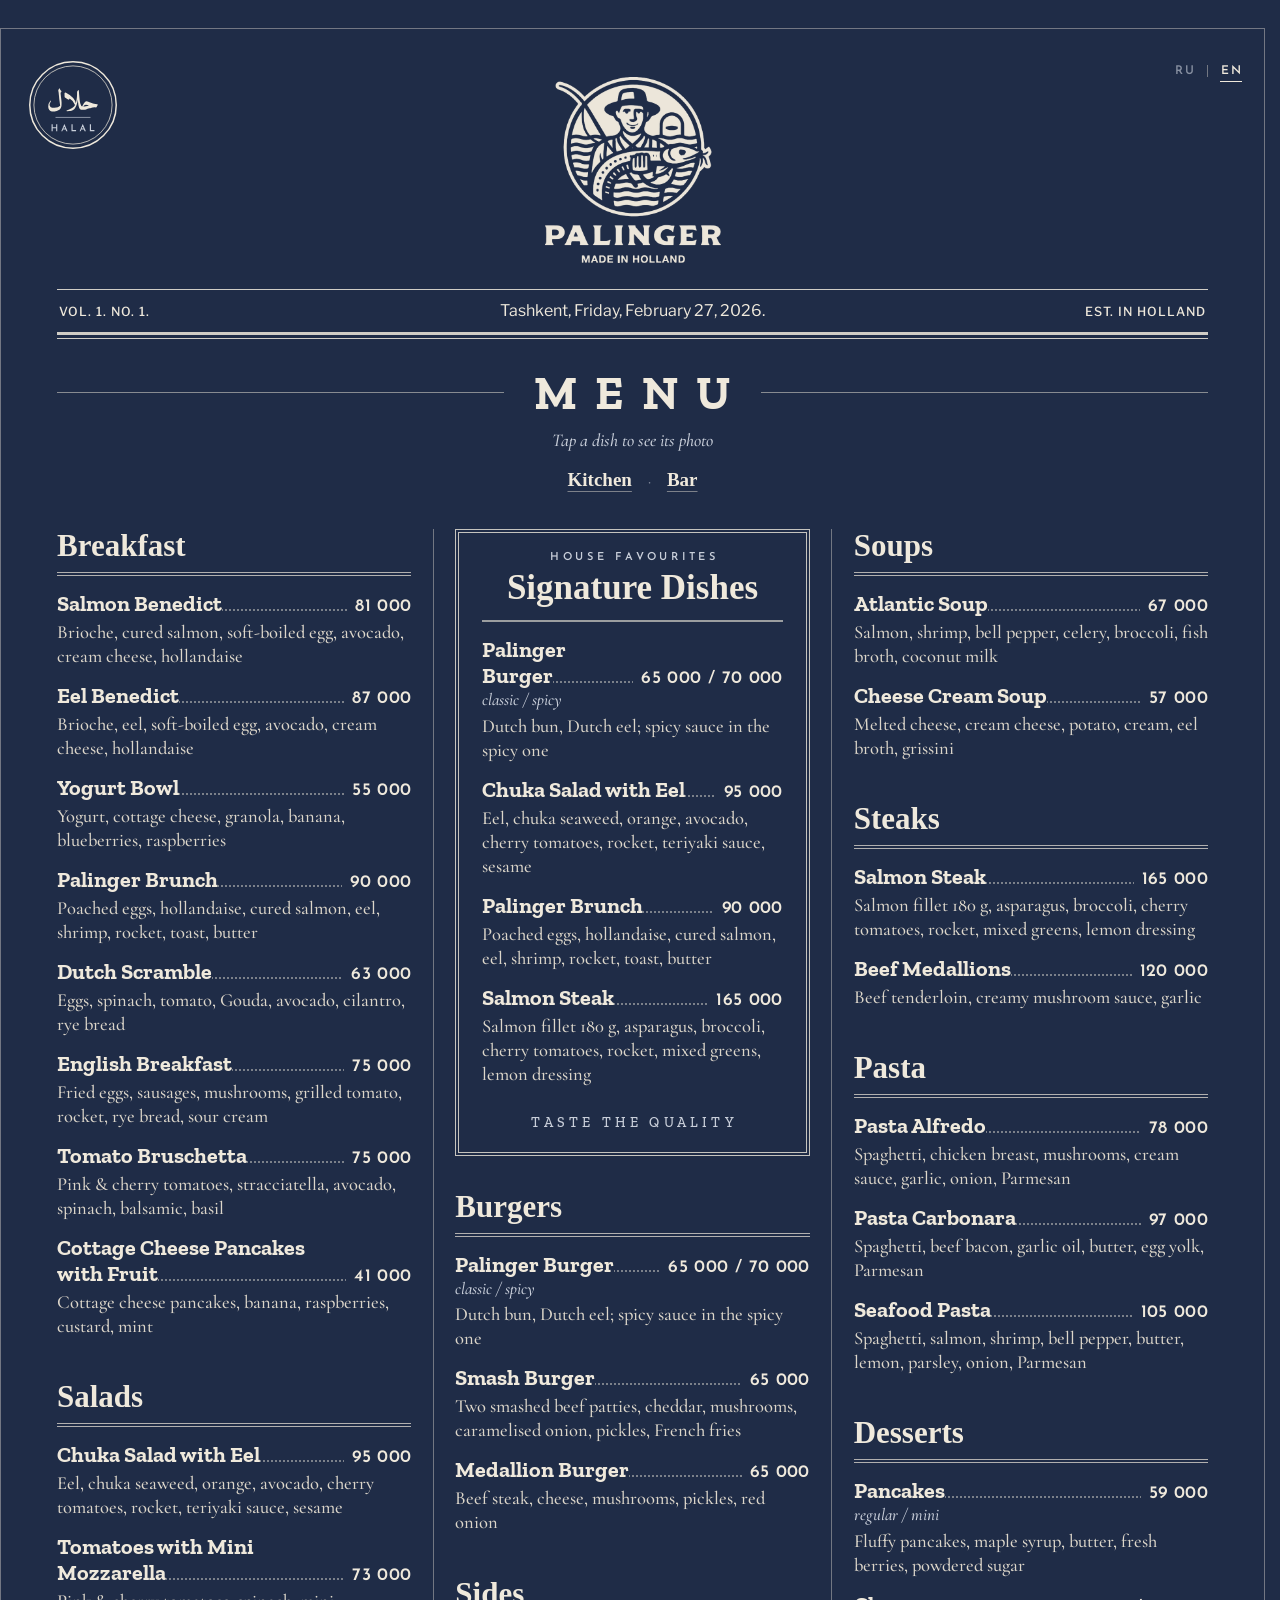
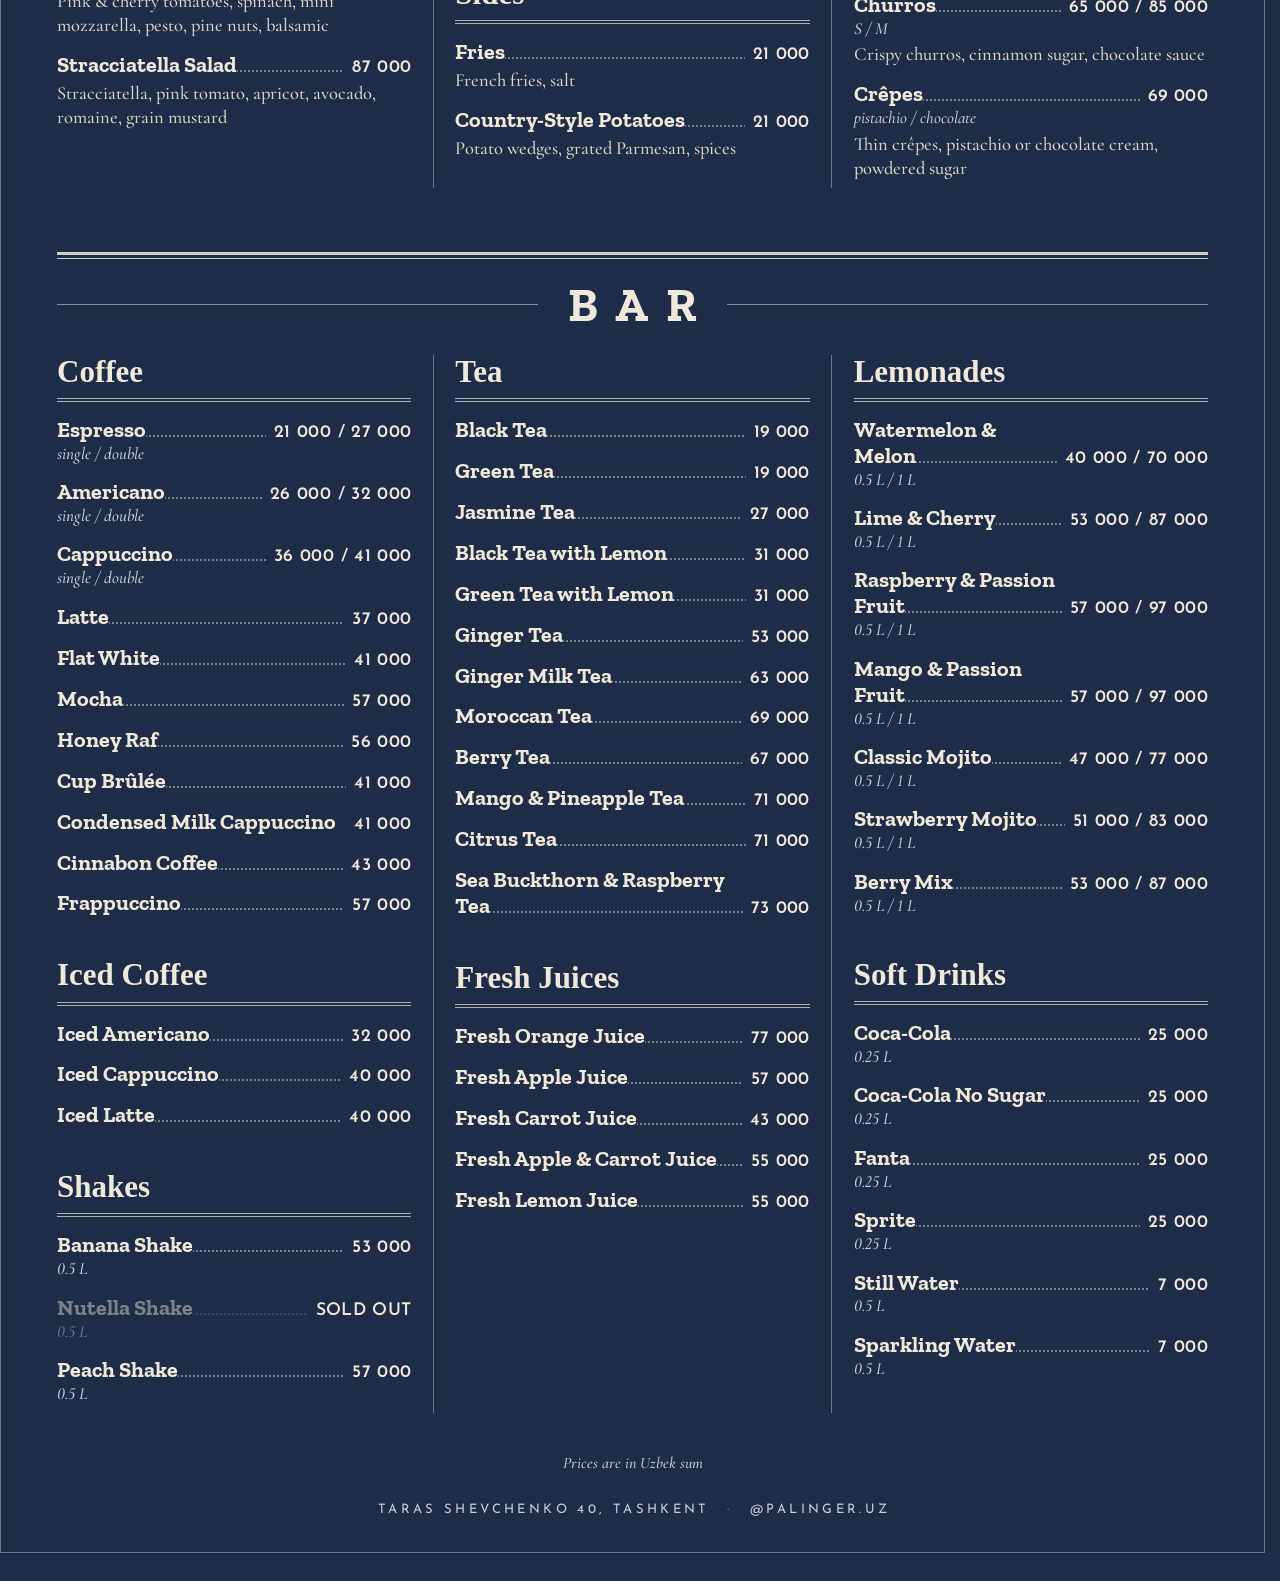
==== index.html @ 70de84c5 "fix: churros photo is the cup; pancakes photo shows regular and mini Co-Authored-By: Claude Opus 5.5" ====
<!doctype html>
<html lang="ru">
<head>
<meta charset="utf-8">
<meta name="viewport" content="width=device-width, initial-scale=1, viewport-fit=cover">
<meta name="theme-color" content="#1F2C47">
<meta name="color-scheme" content="dark">
<title>Palinger — Меню</title>
<meta name="description" content="Palinger, Tashkent — menu with photos · меню с фото">
<link rel="icon" type="image/png" href="[data-uri]">
<link rel="apple-touch-icon" href="[data-uri]">
<script>
  // Language must be known before first paint: #en / #ru, ?lang=, saved choice, then the phone's language.
  (function () {
    var d = document.documentElement, pick = null;
    var h = (location.hash || '').slice(1).toLowerCase();
    var q = (new URLSearchParams(location.search).get('lang') || '').toLowerCase();
    if (h === 'en' || h === 'ru') pick = h;
    else if (q === 'en' || q === 'ru') pick = q;
    else {
      try { pick = localStorage.getItem('palinger-lang'); } catch (e) {}
      if (pick !== 'en' && pick !== 'ru') {
        var nav = (navigator.languages && navigator.languages[0]) || navigator.language || 'ru';
        pick = /^(ru|uz|kk|ky|tg|be|uk)/i.test(nav) ? 'ru' : 'en';
      }
    }
    d.lang = pick;
    d.classList.add('js');
    if (typeof Element.prototype.animate === 'function' &&
        !matchMedia('(prefers-reduced-motion: reduce)').matches) d.classList.add('motion');
    setTimeout(function () { d.classList.add('ready'); }, 1600);  // failsafe: never keep the page hidden
  })();
</script>
<link rel="preconnect" href="https://fonts.googleapis.com">
<link rel="preconnect" href="https://fonts.gstatic.com" crossorigin>
<!-- non-blocking: a slow font host must not hold back the first paint -->
<link rel="stylesheet" id="webfonts" media="print" onload="this.media='all'" href="https://fonts.googleapis.com/css2?family=Bitter:wght@700&family=Cormorant+Garamond:ital,wght@0,500;0,700;1,500&family=Josefin+Sans:wght@400;600&family=Libre+Franklin:wght@400;500&family=Old+Standard+TT:wght@700&family=Zilla+Slab:wght@500;700&display=swap">
<style>
:root {
  --navy: #1F2C47;
  --navy-deep: #131B2D;
  --cream: #EFE9DC;
  --paper: #DCD6CA;
  --mist: #C9CFDA;
  --line: rgba(239, 233, 220, .7);
  --line-strong: rgba(239, 233, 220, .85);
  --line-frame: rgba(239, 233, 220, .8);
  --line-soft: rgba(239, 233, 220, .4);
  --dots: rgba(239, 233, 220, .55);

  --f-body: "Cormorant Garamond", Georgia, serif;
  --f-util: "Josefin Sans", "Futura", "Century Gothic", sans-serif;
  --f-date: "Libre Franklin", "Helvetica Neue", Arial, sans-serif;
  --f-display-en: "Old Standard TT", "Times New Roman", serif;

  --ease-out: cubic-bezier(.23, 1, .32, 1);
  --ease-drawer: cubic-bezier(.32, .72, 0, 1);
  --ease-io: cubic-bezier(.77, 0, .175, 1);
}
html[lang="en"] {
  --f-display: "Old Standard TT", "Times New Roman", serif;
  --f-dish: "Zilla Slab", "Rockwell", Georgia, serif;
  --f-caps: var(--f-util);
  --caps-weight: 600;
}
html[lang="ru"] {
  --f-display: "Cormorant Garamond", Georgia, serif;
  --f-dish: "Bitter", Georgia, serif;
  --f-caps: "Cormorant Garamond", Georgia, serif;
  --caps-weight: 700;
}

*, *::before, *::after { box-sizing: border-box; }
html {
  background: var(--navy);
  -webkit-text-size-adjust: 100%;
  scrollbar-gutter: stable;
}
body {
  margin: 0;
  min-height: 100svh;
  background: var(--navy);
  color: var(--cream);
  font-family: var(--f-body);
  font-weight: 500;
  -webkit-font-smoothing: antialiased;
  -moz-osx-font-smoothing: grayscale;
  -webkit-tap-highlight-color: transparent;
  overflow-x: hidden;
}
html.lb-lock, html.lb-lock body { overflow: hidden; }
html.lb-lock { background-color: var(--navy-deep); }
button { font: inherit; color: inherit; }
:focus-visible { outline: 1px solid var(--cream); outline-offset: 3px; }
.part:focus, .sec:focus { outline: none; }

/* ---------- sheet (the printed page) ---------- */
.sheet {
  position: relative;
  margin: 8px;
  padding: 18px 18px 22px;
  border: 1px solid var(--line-soft);
  min-height: calc(100svh - 16px);
}
.js .sheet { opacity: 0; }
.js.ready .sheet { opacity: 1; transition: opacity 400ms ease; }

/* ---------- language switch ---------- */
.lang { display: inline-flex; align-items: center; gap: 2px; }
.lang button {
  position: relative;
  min-width: 40px;
  height: 40px;
  padding: 0 8px;
  border: 0;
  background: none;
  cursor: pointer;
  font-family: var(--f-util);
  font-weight: 600;
  font-size: 12px;
  letter-spacing: .22em;
  text-indent: .22em;
  color: var(--mist);
  opacity: .62;
  transition: opacity 200ms ease, color 200ms ease;
}
.lang button[aria-pressed="true"] { color: var(--cream); opacity: 1; }
.lang button::after {
  content: "";
  position: absolute;
  left: 10px; right: 10px; bottom: 9px;
  height: 1px;
  background: var(--cream);
  transform: scaleX(0);
  transition: transform 320ms var(--ease-out);
}
.lang button[aria-pressed="true"]::after { transform: scaleX(1); }
.lang-sep { width: 1px; height: 12px; background: var(--line-soft); }
@media (hover: hover) and (pointer: fine) {
  .lang button:hover { opacity: 1; }
}

/* ---------- masthead ---------- */
.halal { position: absolute; top: -6px; left: -4px; width: 62px; height: 62px; z-index: 2; }
.halal svg { display: block; width: 100%; height: 100%; }
@media (min-width: 640px) { .halal { width: 74px; height: 74px; top: -12px; left: -22px; } }
@media (min-width: 1180px) { .halal { width: 92px; height: 92px; top: -18px; left: -30px; } }

/* sold out: the row stays readable but steps back */
.dish--out .dish-name-t, .dish--out .dish-variant, .dish--out .dish-desc { opacity: .45; }
.dish--out .leader { opacity: .35; }
.price--out {
  font-family: var(--f-caps);
  font-weight: var(--caps-weight);
  font-size: 11px;
  letter-spacing: .16em;
  text-transform: uppercase;
  color: var(--mist);
}
html[lang="ru"] .price--out { font-size: 13px; letter-spacing: .08em; }
.mast { position: relative; text-align: center; }
.lang--mast { position: absolute; top: -12px; right: -10px; z-index: 2; }
.logo {
  width: 128px;
  aspect-ratio: 540 / 570;
  margin: 26px auto 18px;
  background: var(--cream);
  -webkit-mask: var(--logo) center / contain no-repeat;
  mask: var(--logo) center / contain no-repeat;
}
.rule-1 { height: 1px; background: var(--line-strong); }
.rule-2 { height: 6px; border-top: 2px solid var(--line-strong); border-bottom: 1px solid var(--line-strong); }
.dateline {
  display: grid;
  grid-template-columns: auto 1fr auto;   /* one line, like the printed masthead */
  grid-template-areas: "vol date est";
  align-items: baseline;
  column-gap: clamp(3px, 1.6vw, 6px);
  padding: 8px 1px 9px;
  white-space: nowrap;
  font-family: var(--f-date);
  color: var(--cream);
}
.dl-vol { grid-area: vol; text-align: left; }
.dl-est { grid-area: est; text-align: right; }
.dl-date { grid-area: date; text-align: center; font-weight: 400; font-size: clamp(8px, 2.65vw, 13px); }
.dl-vol, .dl-est { font-weight: 500; font-size: clamp(6.5px, 2.05vw, 10.5px); letter-spacing: .05em; }

.title-row { display: flex; align-items: center; gap: 18px; margin: 24px 0 0; }
.title-line { flex: 1; height: 1px; background: rgba(239, 233, 220, .5); }
.menu-title {
  margin: 0 -.38em 0 0;
  font-family: var(--f-dish);
  font-weight: 700;
  font-size: 34px;
  line-height: 1;
  letter-spacing: .38em;
}
.hint {
  margin: 12px 0 0;
  font-style: italic;
  font-size: 17px;
  color: var(--mist);
}

/* ---------- sections ---------- */
.menu { margin-top: 26px; }
.sec + .sec { margin-top: 34px; }
.sec-title {
  margin: 0;
  font-family: var(--f-display);
  font-weight: 700;
  font-size: 27px;
  line-height: 1.1;
  color: var(--cream);
}
html[lang="ru"] .sec-title { font-size: 32px; line-height: 1; }
.dbl { height: 4px; margin: 9px 0 8px; border-top: 1px solid var(--line); border-bottom: 1px solid var(--line); }

/* Signature box: double hairline frame, centred head */
.sig-frame {
  display: flex;
  flex-direction: column;
  height: 100%;
  padding: 22px 18px 20px;
  border: 1px solid var(--line-frame);
  box-shadow: inset 0 0 0 2px var(--navy), inset 0 0 0 3px var(--line-frame);
  background: var(--navy);
}
.sig-head { text-align: center; }
.kicker {
  margin: 0 0 6px;
  font-family: var(--f-util);
  font-weight: 600;
  font-size: 11px;
  letter-spacing: .34em;
  text-indent: .34em;
  color: var(--mist);
}
.sig-frame .sec-title { font-size: 30px; }
html[lang="ru"] .sig-frame .sec-title { font-size: 35px; }
.sig-rule { height: 2px; margin: 13px 0 8px; background: rgba(239, 233, 220, .6); }
.sig-foot {
  margin: auto 0 0;
  padding-top: 20px;
  text-align: center;
  font-family: "Zilla Slab", Georgia, serif;
  font-weight: 500;
  font-size: 14px;
  letter-spacing: .3em;
  text-indent: .3em;
  color: var(--mist);
}

/* ---------- dish rows ---------- */
.dishes { list-style: none; margin: 0; padding: 0; }
.dish {
  position: relative;
  display: block;
  width: calc(100% + 20px);
  margin: 0 -10px;
  padding: 7px 10px 8px;
  border: 0;
  background: transparent;
  text-align: left;
  cursor: pointer;
  overflow: hidden;
  transition: transform 160ms var(--ease-out), background-color 220ms ease;
}
button.dish:active { transform: scale(.985); background-color: rgba(239, 233, 220, .055); }
.dish--static { cursor: default; }
/* Printed-menu row: the name may wrap, the price always sits on the name's LAST line,
   and the dotted leader runs from the last word to the price. */
.dish-head {
  display: grid;
  grid-template-columns: minmax(0, 1fr) auto;
  column-gap: 8px;
  align-items: end;
  align-items: last baseline;
}
.dish-name {
  overflow: hidden;              /* clips the leader at the price column */
  font-family: var(--f-dish);
  font-weight: 700;
  font-size: 18.5px;
  line-height: 1.18;
  color: var(--cream);
}
html[lang="ru"] .dish-name { font-size: 17.5px; }
.leader {
  height: 2px;
  background: radial-gradient(circle, var(--dots) 0 .65px, transparent .95px) 0 50% / 4px 2px repeat-x;
}
/* inside the name: a very wide strip whose negative right margin makes it take no room in the
   line, so it stays right after the last word and is cut off where the price column starts */
.dish-name .leader.is-short { visibility: hidden; }   /* a single dot would read as a full stop */
.dish-name .leader {
  display: inline-block;
  width: 2400px;
  margin: 0 -2400px 0 0;         /* zero-width in the line: it can never wrap onto a line of its own */
  background-position: 6px 50%;  /* the gap after the last word lives inside the strip */
  vertical-align: baseline;
}
.price {
  font-family: var(--f-util);
  font-weight: 600;
  font-size: 15px;
  letter-spacing: .02em;
  font-variant-numeric: lining-nums tabular-nums;
  color: var(--cream);
}
.dish-variant {
  display: block;
  font-variant-numeric: lining-nums;
  margin-top: 1px;
  font-style: italic;
  font-size: 15.5px;
  line-height: 1.2;
  color: var(--mist);
}
.dish-desc {
  display: block;
  margin-top: 3px;
  font-size: 16.5px;
  line-height: 1.3;
  color: var(--paper);
}
.motion .sec:not(.in) .sec-title, .motion .sec:not(.in) .dbl,
.motion .sec:not(.in) .sig-rule, .motion .sec:not(.in) .dish { opacity: 0; }
.dish.flash { animation: flash 1100ms ease-out; }
@keyframes flash { from { background-color: rgba(239, 233, 220, .13); } to { background-color: transparent; } }
/* one-time cue: a soft light passes over the first dish to show rows are tappable */
.dish.cue::after {
  content: "";
  position: absolute;
  inset: 0;
  background: linear-gradient(100deg, transparent 25%, rgba(239, 233, 220, .1) 50%, transparent 75%);
  transform: translateX(-100%);
  animation: cue 1400ms var(--ease-io) forwards;
  pointer-events: none;
}
@keyframes cue { to { transform: translateX(100%); } }
@media (hover: hover) and (pointer: fine) {
  button.dish:hover .dish-name-t { text-decoration: underline 1px; text-underline-offset: 4px; }
  button.dish:hover { background-color: rgba(239, 233, 220, .035); }
}

/* ---------- parts: kitchen, bar ---------- */
.parts-nav {
  display: flex;
  justify-content: center;
  align-items: baseline;
  gap: 4px;
  margin: 10px 0 0;
}
.parts-nav button {
  padding: 8px 12px;
  border: 0;
  background: none;
  cursor: pointer;
  font-family: var(--f-display);
  font-weight: 700;
  font-size: 19px;
  color: var(--cream);
  text-decoration: underline 1px rgba(239, 233, 220, .45);
  text-underline-offset: 5px;
  transition: text-decoration-color 200ms ease, transform 160ms var(--ease-out);
}
html[lang="ru"] .parts-nav button { font-size: 21px; }
.parts-nav button:active { transform: scale(.97); }
@media (hover: hover) and (pointer: fine) {
  .parts-nav button:hover { text-decoration-color: var(--cream); }
}
.parts-dot { color: var(--mist); opacity: .6; }
.part + .part { margin-top: 52px; }
.part-head { margin-bottom: 26px; }
.part-head .title-row { margin-top: 22px; }
.part-title {
  margin: 0 -.38em 0 0;
  font-family: var(--f-dish);
  font-weight: 700;
  font-size: 34px;
  line-height: 1;
  letter-spacing: .38em;
}
.currency {
  margin: 40px 0 0;
  text-align: center;
  font-style: italic;
  font-size: 16px;
  color: var(--mist);
}
.index-scroll .index-part {
  position: relative;
  padding-left: 22px;
  font-family: var(--f-caps);
  font-weight: var(--caps-weight);
  font-size: 12px;
  letter-spacing: .22em;
  text-transform: uppercase;
  color: var(--mist);
}
html[lang="ru"] .index-scroll .index-part { font-size: 14px; letter-spacing: .14em; }
.index-scroll .index-part::before {
  content: "";
  position: absolute;
  left: 0; top: 50%;
  width: 1px; height: 16px;
  margin-top: -8px;
  background: var(--line-soft);
}

/* ---------- footer ---------- */
.foot {
  display: flex;
  flex-wrap: wrap;
  justify-content: center;
  gap: 6px 14px;
  margin-top: 40px;
  font-family: var(--f-util);
  font-weight: 400;
  font-size: 11px;
  letter-spacing: .26em;
  text-indent: .26em;
  color: var(--mist);
  text-align: center;
}
.foot .dot { opacity: .6; }
@media (max-width: 639px) {
  .foot { flex-direction: column; align-items: center; }
  .foot .dot { display: none; }
}

/* ---------- sticky section index (phones / tablets) ---------- */
.index {
  position: fixed;
  top: 0; left: 0; right: 0;
  z-index: 40;
  display: flex;
  align-items: center;
  padding: env(safe-area-inset-top) 6px 0 0;
  background: rgba(31, 44, 71, .93);
  -webkit-backdrop-filter: blur(12px) saturate(1.15);
  backdrop-filter: blur(12px) saturate(1.15);
  transform: translateY(-105%);
  visibility: hidden;   /* off-screen buttons must not take keyboard focus */
  transition: transform 380ms var(--ease-out), visibility 0s linear 380ms;
}
.index.show { transform: none; visibility: visible; transition: transform 380ms var(--ease-out), visibility 0s; }
.index::after {
  content: "";
  position: absolute;
  left: 0; right: 0; bottom: 0;
  height: 4px;
  border-top: 1px solid var(--line-soft);
  border-bottom: 1px solid var(--line-soft);
}
.index-scroll {
  position: relative;
  flex: 1;
  display: flex;
  gap: 22px;
  padding: 0 22px 0 18px;
  overflow-x: auto;
  scrollbar-width: none;
  -webkit-mask: linear-gradient(90deg, transparent, #000 12px, #000 calc(100% - 26px), transparent);
  mask: linear-gradient(90deg, transparent, #000 12px, #000 calc(100% - 26px), transparent);
}
.index-scroll::-webkit-scrollbar { display: none; }
.index-scroll button {
  flex: none;
  padding: 16px 0 17px;
  border: 0;
  background: none;
  cursor: pointer;
  white-space: nowrap;
  font-family: var(--f-display);
  font-weight: 700;
  font-size: 15px;
  color: var(--mist);
  opacity: .66;
  transition: opacity 250ms ease, color 250ms ease;
}
html[lang="ru"] .index-scroll button { font-size: 17.5px; padding-top: 14px; padding-bottom: 16px; }
.index-scroll button.on { color: var(--cream); opacity: 1; }
.index-ind {
  position: absolute;
  left: 0; bottom: 10px;
  width: 1px; height: 1px;
  background: var(--cream);
  transform-origin: 0 0;
  transition: transform 420ms var(--ease-out);
}

/* ---------- tablet ---------- */
@media (min-width: 640px) {
  .sheet { max-width: 680px; margin: 20px auto; padding: 28px 40px 30px; min-height: 0; }
  .lang--mast { top: -18px; right: -28px; }
  .logo { width: 150px; }
  .dateline { grid-template-columns: 1fr auto 1fr; }
  .dl-date { font-size: 13px; }
  .dl-vol, .dl-est { font-size: 10.5px; letter-spacing: .08em; }
  .menu-title, .part-title { font-size: 40px; }
}

/* ---------- desktop: the printed three-column page ---------- */
@media (min-width: 1180px) {
  .index { display: none; }
  .sheet { max-width: 1320px; margin: 28px auto; padding: 40px 56px 36px; }
  .lang--mast { top: -26px; right: -44px; }
  .logo { width: 176px; margin: 8px auto 26px; }
  .dateline { padding: 11px 2px 12px; }
  .dl-vol, .dl-est { font-size: 12.5px; }
  .dl-date { font-size: 16px; }
  .rule-2 { height: 7px; border-top-width: 3px; }
  .title-row { margin-top: 30px; gap: 30px; }
  .menu-title, .part-title { font-size: 48px; }
  .hint { font-size: 18px; }
  .part + .part { margin-top: 64px; }
  .menu { margin-top: 30px; }
  .cols { display: grid; grid-template-columns: 1fr 1fr 1fr; column-gap: 44px; align-items: stretch; }
  .col-mid { position: relative; }
  .col-mid::before, .col-mid::after {
    content: "";
    position: absolute;
    top: 0; bottom: 0;
    width: 1px;
    background: var(--line-soft);
  }
  .col-mid::before { left: -22px; }
  .col-mid::after { right: -22px; }
  .col .sec + .sec { margin-top: 34px; }
  .sec-title { font-size: 31px; }
  html[lang="ru"] .sec-title { font-size: 36px; }
  .sig-frame { padding: 22px 26px 24px; }
  .sig-frame .sec-title { font-size: 35px; }
  html[lang="ru"] .sig-frame .sec-title { font-size: 40px; }
  .dish-name { font-size: 22px; }
  html[lang="ru"] .dish-name { font-size: 21px; }
  .price { font-size: 17.5px; }
  .dish-desc { font-size: 18.5px; }
  .dish-variant { font-size: 17px; }
  .foot { margin-top: 30px; font-size: 13px; }
}

/* ---------- lightbox: the dish photo ---------- */
.lb {
  position: fixed;
  inset: 0;
  z-index: 60;
  display: flex;
  flex-direction: column;
  padding: env(safe-area-inset-top) env(safe-area-inset-right) env(safe-area-inset-bottom) env(safe-area-inset-left);
  background: var(--navy-deep);
  color: var(--cream);
  touch-action: none;
  overscroll-behavior: contain;
  -webkit-user-select: none;
  user-select: none;
}
.lb[hidden] { display: none; }
.lb.opening, .lb.leaving { pointer-events: none; }  /* a double tap must not hit the arrows mid-animation */
.lb-frame {
  position: absolute;
  inset: 8px;
  border: 1px solid rgba(239, 233, 220, .2);
  pointer-events: none;
}
.lb-top {
  position: relative;
  z-index: 2;
  display: grid;
  grid-template-columns: 72px 1fr 72px;
  align-items: center;
  height: 58px;
  padding: 6px 10px 0;
  transition: opacity 420ms ease 160ms;
}
.lb-count {
  padding-left: 12px;
  font-family: var(--f-util);
  font-weight: 600;
  font-size: 12px;
  letter-spacing: .18em;
  color: var(--mist);
  font-variant-numeric: tabular-nums;
}
.lb-count b { font-weight: 600; color: var(--cream); }
.lb-sec {
  overflow: hidden;
  text-align: center;
  white-space: nowrap;
  text-overflow: ellipsis;
  font-style: italic;
  font-size: 17px;
  color: var(--mist);
}
.lb-close {
  justify-self: end;
  position: relative;
  width: 46px; height: 46px;
  border: 0;
  background: none;
  cursor: pointer;
  transition: transform 160ms var(--ease-out);
}
.lb-close::before, .lb-close::after {
  content: "";
  position: absolute;
  left: 12px; right: 12px; top: 50%;
  height: 1.5px;
  background: var(--cream);
}
.lb-close::before { transform: rotate(45deg); }
.lb-close::after { transform: rotate(-45deg); }
.lb-close:active, .lb-arrow:active { transform: scale(.94); }

.lb-stage { position: relative; flex: 1; min-height: 0; overflow: hidden; cursor: grab; }
.lb-stage:active { cursor: grabbing; }
.lb-rail { display: flex; height: 100%; will-change: transform; }
.slide {
  flex: 0 0 100%;
  height: 100%;
  display: flex;
  flex-direction: column;
  align-items: center;
  padding: 6px 22px 3vh;
  overflow: hidden;
}
.slide > .plate { margin-top: auto; }
.slide > .meta { margin-bottom: auto; }
.plate {
  width: min(100%, calc((100vh - 320px) * 4 / 3 + 14px));
  width: min(100%, calc((100dvh - 320px) * 4 / 3 + 14px));
  margin: 0;
  padding: 6px;
  border: 1px solid rgba(239, 233, 220, .42);
  flex: none;
}
.plate-in { position: relative; aspect-ratio: 4 / 3; overflow: hidden; background: #0F1626; }
.plate-in > .ph, .plate-in > img {
  position: absolute;
  inset: 0;
  width: 100%;
  height: 100%;
}
.plate-in > img {
  object-fit: cover;
  opacity: 0;
  transition: opacity 500ms ease;
  pointer-events: none;          /* the stage owns the gesture; a native image drag would cancel the swipe */
  -webkit-user-drag: none;
  -webkit-touch-callout: none;
}
.plate-in > img.ok { opacity: 1; }
.ph {
  display: grid;
  place-content: center;
  justify-items: center;
  text-align: center;
  background:
    repeating-linear-gradient(135deg, rgba(239, 233, 220, .05) 0 1px, transparent 1px 7px),
    radial-gradient(ellipse at 50% 42%, #1E2A44 0%, #121A2C 78%);
}
.ph-crop {
  position: absolute;
  inset: 14px;
  --c: rgba(239, 233, 220, .55);
  background:
    linear-gradient(var(--c), var(--c)) left top / 16px 1px no-repeat,
    linear-gradient(var(--c), var(--c)) left top / 1px 16px no-repeat,
    linear-gradient(var(--c), var(--c)) right top / 16px 1px no-repeat,
    linear-gradient(var(--c), var(--c)) right top / 1px 16px no-repeat,
    linear-gradient(var(--c), var(--c)) left bottom / 16px 1px no-repeat,
    linear-gradient(var(--c), var(--c)) left bottom / 1px 16px no-repeat,
    linear-gradient(var(--c), var(--c)) right bottom / 16px 1px no-repeat,
    linear-gradient(var(--c), var(--c)) right bottom / 1px 16px no-repeat;
}
.has-photo .ph-logo, .has-photo .ph-cap { visibility: hidden; }
.ph-logo {
  width: clamp(64px, 22%, 120px);
  aspect-ratio: 540 / 570;
  background: var(--cream);
  opacity: .42;
  -webkit-mask: var(--logo) center / contain no-repeat;
  mask: var(--logo) center / contain no-repeat;
}
.ph-cap {
  margin-top: 12px;
  font-family: var(--f-caps);
  font-weight: var(--caps-weight);
  font-size: 11.5px;
  letter-spacing: .34em;
  text-indent: .34em;
  color: var(--mist);
}
html[lang="ru"] .ph-cap { font-size: 13px; letter-spacing: .26em; text-indent: .26em; }

/* darkroom: a photo arrives as a pale, soft sepia print and develops into full colour */
.motion .slide .plate-in > * {
  filter: sepia(.9) saturate(.5) brightness(1.55) contrast(.62) blur(7px);
  transform: scale(1.045);
  transition: opacity 500ms ease, filter 1300ms var(--ease-out), transform 1500ms var(--ease-out);
}
.motion .slide.dev .plate-in > * { filter: none; transform: none; }

.meta { width: 100%; max-width: 560px; padding: 20px 2px 8px; }
.m-name {
  margin: 0;
  font-family: var(--f-dish);
  font-weight: 700;
  font-size: 28px;
  line-height: 1.12;
  color: var(--cream);
}
html[lang="ru"] .m-name { font-size: 26px; }
.m-rule { height: 4px; margin: 14px 0 12px; border-top: 1px solid var(--line); border-bottom: 1px solid var(--line); transform-origin: 0 50%; }
.m-variant { font-variant-numeric: lining-nums; margin: -4px 0 8px; font-style: italic; font-size: 17px; color: var(--mist); }
.m-desc { margin: 0; font-size: 19.5px; line-height: 1.32; color: var(--paper); }
.m-price { display: flex; align-items: baseline; margin: 16px 0 0; }
.m-price .leader { flex: 1 1 0; min-width: 14px; margin: 0 10px 1px 0; }
.m-price b {
  font-family: var(--f-util);
  font-weight: 600;
  font-size: 19px;
  letter-spacing: .04em;
  font-variant-numeric: lining-nums tabular-nums;
}

/* entering choreography (the lightbox opens from the tapped row) */
.lb .meta > * { transition: opacity 520ms var(--ease-out), transform 640ms var(--ease-out); }
.lb .meta > :nth-child(1) { transition-delay: 140ms; }
.lb .meta > :nth-child(2) { transition-delay: 210ms; transition-duration: 520ms, 760ms; }
.lb .meta > :nth-child(3) { transition-delay: 260ms; }
.lb .meta > :nth-child(4) { transition-delay: 320ms; }
.lb.pre .meta > * { opacity: 0; transform: translateY(12px); }
.lb.pre .meta > .m-rule { transform: scaleX(0); }
.lb.pre .lb-top, .lb.pre .lb-nav { opacity: 0; }
.lb.leaving .meta > *, .lb.leaving .lb-top, .lb.leaving .lb-nav, .lb.leaving .plate { opacity: 0; transition: opacity 160ms ease; transition-delay: 0ms; }

.lb-nav {
  position: relative;
  z-index: 2;
  display: flex;
  align-items: center;
  justify-content: space-between;
  gap: 12px;
  height: 76px;
  padding: 0 20px 10px;
  transition: opacity 420ms ease 200ms;
}
.lb-arrow {
  display: grid;
  place-items: center;
  width: 48px; height: 48px;
  border: 1px solid rgba(239, 233, 220, .38);
  background: none;
  cursor: pointer;
  transition: transform 160ms var(--ease-out), opacity 200ms ease, border-color 200ms ease;
}
.lb-arrow svg { width: 22px; height: 22px; }
.lb-arrow:disabled { opacity: .25; cursor: default; }
@media (hover: hover) and (pointer: fine) {
  .lb-arrow:not(:disabled):hover { border-color: var(--cream); }
}
.ticks { display: flex; align-items: flex-end; height: 18px; gap: 4px; min-width: 0; overflow: hidden; }
.lb-arrow { flex: none; }
.ticks i {
  display: block;
  width: 1px;
  height: 7px;
  background: rgba(239, 233, 220, .35);
  transition: height 320ms var(--ease-out), background-color 320ms ease;
}
.ticks i.gap { margin-left: 6px; }
.ticks i.on { height: 18px; background: var(--cream); }

@media (max-height: 640px) {
  .lb-top { height: 50px; }
  .lb-nav { height: 64px; padding-bottom: 6px; }
  .meta { padding-top: 14px; }
  .m-name { font-size: 24px; }
  html[lang="ru"] .m-name { font-size: 22px; }
  .m-rule { margin: 10px 0 9px; }
  .m-desc { font-size: 17.5px; }
  .m-price { margin-top: 10px; }
}
/* landscape tablets / desktop: photo left, text right */
@media (orientation: landscape) and (min-width: 640px) {
  .slide {
    flex-direction: row;
    justify-content: center;
    align-items: center;
    gap: clamp(28px, 4vw, 64px);
    padding: 0 clamp(24px, 7vw, 120px);
  }
  .plate { width: min(58%, calc((100vh - 170px) * 4 / 3 + 14px)); width: min(58%, calc((100dvh - 170px) * 4 / 3 + 14px)); }
  .slide > .plate, .slide > .meta { margin-top: 0; margin-bottom: 0; }
  .meta { flex: 0 1 400px; padding: 0; }
  .m-name { font-size: clamp(26px, 3vw, 42px); }
  html[lang="ru"] .m-name { font-size: clamp(24px, 2.8vw, 38px); }
  .m-desc { font-size: clamp(18px, 1.6vw, 22px); }
  .lb-nav { justify-content: center; gap: 28px; }
}

@media (prefers-reduced-motion: reduce) {
  .lb .meta > *, .lb-top, .lb-nav { transition: opacity 200ms ease !important; transform: none !important; }
  .dish, .index, .lb-rail { transition-duration: 1ms !important; }
}
</style>
</head>
<body>

<script type="application/json" id="menu-data">
{
 "dishes": {
  "salmon-benedict": {
   "price": "81 000",
   "ru": [
    "Бенедикт с лососем",
    "Бриошь, слабосолёный лосось, яйцо пятиминутка, авокадо, крем-чиз, голландез"
   ],
   "en": [
    "Salmon Benedict",
    "Brioche, cured salmon, soft-boiled egg, avocado, cream cheese, hollandaise"
   ],
   "photo": "1323aeb5"
  },
  "eel-benedict": {
   "price": "87 000",
   "ru": [
    "Бенедикт с угрём",
    "Бриошь, угорь, яйцо пятиминутка, авокадо, крем-чиз, голландез"
   ],
   "en": [
    "Eel Benedict",
    "Brioche, eel, soft-boiled egg, avocado, cream cheese, hollandaise"
   ]
  },
  "yogurt-bowl": {
   "price": "55 000",
   "ru": [
    "Йогурт-боул",
    "Йогурт, творог, гранола, банан, голубика, малина"
   ],
   "en": [
    "Yogurt Bowl",
    "Yogurt, cottage cheese, granola, banana, blueberries, raspberries"
   ],
   "photo": "613a7469"
  },
  "palinger-brunch": {
   "price": "90 000",
   "ru": [
    "Палингер Бранч",
    "Яйца пашот, голландез, слабосолёный лосось, угорь, креветки, руккола, тост, сливочное масло"
   ],
   "en": [
    "Palinger Brunch",
    "Poached eggs, hollandaise, cured salmon, eel, shrimp, rocket, toast, butter"
   ],
   "photo": "f2d78bcb"
  },
  "dutch-scramble": {
   "price": "63 000",
   "ru": [
    "Голландский скрембл",
    "Яйца, шпинат, томат, гауда, авокадо, кинза, бородинский хлеб"
   ],
   "en": [
    "Dutch Scramble",
    "Eggs, spinach, tomato, Gouda, avocado, cilantro, rye bread"
   ],
   "photo": "f357d642"
  },
  "english-breakfast": {
   "price": "75 000",
   "ru": [
    "Английский завтрак",
    "Яичница, колбаски, шампиньоны, томат гриль, руккола, ржаной хлеб, сметана"
   ],
   "en": [
    "English Breakfast",
    "Fried eggs, sausages, mushrooms, grilled tomato, rocket, rye bread, sour cream"
   ],
   "photo": "8d222684"
  },
  "tomato-bruschetta": {
   "price": "75 000",
   "ru": [
    "Брускетта с томатами",
    "Розовые томаты и черри, страчателла, авокадо, шпинат, бальзамик, базилик"
   ],
   "en": [
    "Tomato Bruschetta",
    "Pink & cherry tomatoes, stracciatella, avocado, spinach, balsamic, basil"
   ],
   "photo": "c42124c1"
  },
  "cottage-pancakes": {
   "price": "41 000",
   "ru": [
    "Творожные оладьи с фруктами",
    "Творожные оладьи, банан, малина, заварной крем, мята"
   ],
   "en": [
    "Cottage Cheese Pancakes with Fruit",
    "Cottage cheese pancakes, banana, raspberries, custard, mint"
   ],
   "photo": "18f94a67"
  },
  "chuka-salad": {
   "price": "95 000",
   "ru": [
    "Чука-салат с угрём",
    "Угорь, водоросли чука, апельсин, авокадо, черри, руккола, соус терияки, кунжут"
   ],
   "en": [
    "Chuka Salad with Eel",
    "Eel, chuka seaweed, orange, avocado, cherry tomatoes, rocket, teriyaki sauce, sesame"
   ],
   "photo": "63b5fa22"
  },
  "tomato-mozzarella": {
   "price": "73 000",
   "ru": [
    "Томаты с мини-моцареллой",
    "Розовые томаты и черри, шпинат, мини-моцарелла, песто, кедровый орех, бальзамик"
   ],
   "en": [
    "Tomatoes with Mini Mozzarella",
    "Pink & cherry tomatoes, spinach, mini mozzarella, pesto, pine nuts, balsamic"
   ],
   "photo": "78c2410f"
  },
  "stracciatella": {
   "price": "87 000",
   "ru": [
    "Салат со страчателлой",
    "Страчателла, розовый томат, абрикос, авокадо, романо, зернистая горчица"
   ],
   "en": [
    "Stracciatella Salad",
    "Stracciatella, pink tomato, apricot, avocado, romaine, grain mustard"
   ],
   "photo": "3a7504f9"
  },
  "palinger-burger": {
   "price": "65 000 / 70 000",
   "variant": {
    "ru": "классический / пикантный",
    "en": "classic / spicy"
   },
   "ru": [
    "Палингер Бургер",
    "Голландская булочка, голландский угорь; в пикантном — спайси соус"
   ],
   "en": [
    "Palinger Burger",
    "Dutch bun, Dutch eel; spicy sauce in the spicy one"
   ]
  },
  "smash-burger": {
   "price": "65 000",
   "ru": [
    "Смеш Бургер",
    "Две говяжьи смеш-котлеты, чеддер, грибы, карамелизированный лук, маринованные огурцы, картофель фри"
   ],
   "en": [
    "Smash Burger",
    "Two smashed beef patties, cheddar, mushrooms, caramelised onion, pickles, French fries"
   ],
   "photo": "49f38a76"
  },
  "medallion-burger": {
   "price": "65 000",
   "ru": [
    "Бургер Медальон",
    "Говяжий стейк, сыр, грибы, маринованные огурцы, красный лук"
   ],
   "en": [
    "Medallion Burger",
    "Beef steak, cheese, mushrooms, pickles, red onion"
   ],
   "photo": "49040561"
  },
  "fries": {
   "price": "21 000",
   "ru": [
    "Фри",
    "Картофель фри, соль"
   ],
   "en": [
    "Fries",
    "French fries, salt"
   ],
   "photo": "ae11bcc9"
  },
  "country-potatoes": {
   "price": "21 000",
   "ru": [
    "Картофель по-деревенски",
    "Картофельные дольки, тёртый пармезан, специи"
   ],
   "en": [
    "Country-Style Potatoes",
    "Potato wedges, grated Parmesan, spices"
   ],
   "photo": "036de04c"
  },
  "atlantic-soup": {
   "price": "67 000",
   "ru": [
    "Атлантический суп",
    "Лосось, креветки, болгарский перец, сельдерей, брокколи, рыбный бульон, кокосовое молоко"
   ],
   "en": [
    "Atlantic Soup",
    "Salmon, shrimp, bell pepper, celery, broccoli, fish broth, coconut milk"
   ],
   "photo": "9cdbe731"
  },
  "cheese-soup": {
   "price": "57 000",
   "ru": [
    "Сырный крем-суп",
    "Плавленый сыр, крем-чиз, картофель, сливки, бульон из угря, гриссини"
   ],
   "en": [
    "Cheese Cream Soup",
    "Melted cheese, cream cheese, potato, cream, eel broth, grissini"
   ],
   "photo": "65fe3db5"
  },
  "salmon-steak": {
   "price": "165 000",
   "ru": [
    "Стейк из лосося",
    "Филе лосося 180 г, спаржа, брокколи, черри, руккола, микс зелени, лимонный дрессинг"
   ],
   "en": [
    "Salmon Steak",
    "Salmon fillet 180 g, asparagus, broccoli, cherry tomatoes, rocket, mixed greens, lemon dressing"
   ],
   "photo": "66cedd08"
  },
  "beef-medallions": {
   "price": "120 000",
   "ru": [
    "Медальоны",
    "Говяжья вырезка, сливочно-грибной соус, чеснок"
   ],
   "en": [
    "Beef Medallions",
    "Beef tenderloin, creamy mushroom sauce, garlic"
   ],
   "photo": "479ed5c3"
  },
  "pasta-alfredo": {
   "price": "78 000",
   "ru": [
    "Паста Альфредо",
    "Спагетти, куриная грудка, шампиньоны, сливочный соус, чеснок, лук, пармезан"
   ],
   "en": [
    "Pasta Alfredo",
    "Spaghetti, chicken breast, mushrooms, cream sauce, garlic, onion, Parmesan"
   ],
   "photo": "43799bed"
  },
  "pasta-carbonara": {
   "price": "97 000",
   "ru": [
    "Паста Карбонара",
    "Спагетти, говяжий бекон, чесночное масло, сливочное масло, желток, пармезан"
   ],
   "en": [
    "Pasta Carbonara",
    "Spaghetti, beef bacon, garlic oil, butter, egg yolk, Parmesan"
   ],
   "photo": "332c9191"
  },
  "seafood-pasta": {
   "price": "105 000",
   "ru": [
    "Паста с морепродуктами",
    "Спагетти, лосось, креветки, болгарский перец, сливочное масло, лимон, петрушка, лук, пармезан"
   ],
   "en": [
    "Seafood Pasta",
    "Spaghetti, salmon, shrimp, bell pepper, butter, lemon, parsley, onion, Parmesan"
   ],
   "photo": "c683b636"
  },
  "pancakes": {
   "price": "59 000",
   "ru": [
    "Панкейки",
    "Пышные панкейки, кленовый сироп, сливочное масло, свежие ягоды, сахарная пудра"
   ],
   "en": [
    "Pancakes",
    "Fluffy pancakes, maple syrup, butter, fresh berries, powdered sugar"
   ],
   "variant": {
    "ru": "обычные / мини",
    "en": "regular / mini"
   },
   "photo": "bad00fac"
  },
  "churros": {
   "price": "65 000 / 85 000",
   "variant": {
    "ru": "S / M",
    "en": "S / M"
   },
   "ru": [
    "Чурос",
    "Хрустящие чурос, сахар с корицей, шоколадный соус"
   ],
   "en": [
    "Churros",
    "Crispy churros, cinnamon sugar, chocolate sauce"
   ],
   "photo": "0ab55ace"
  },
  "crepes": {
   "price": "69 000",
   "ru": [
    "Крепс",
    "Тонкие блинчики, фисташковый или шоколадный крем, сахарная пудра"
   ],
   "en": [
    "Crêpes",
    "Thin crêpes, pistachio or chocolate cream, powdered sugar"
   ],
   "variant": {
    "ru": "фисташковый / шоколадный",
    "en": "pistachio / chocolate"
   },
   "photo": "2470ac09"
  },
  "espresso": {
   "price": "21 000 / 27 000",
   "ru": [
    "Эспрессо",
    ""
   ],
   "en": [
    "Espresso",
    ""
   ],
   "variant": {
    "ru": "обычный / двойной",
    "en": "single / double"
   }
  },
  "americano": {
   "price": "26 000 / 32 000",
   "ru": [
    "Американо",
    ""
   ],
   "en": [
    "Americano",
    ""
   ],
   "variant": {
    "ru": "обычный / двойной",
    "en": "single / double"
   }
  },
  "cappuccino": {
   "price": "36 000 / 41 000",
   "ru": [
    "Капучино",
    ""
   ],
   "en": [
    "Cappuccino",
    ""
   ],
   "variant": {
    "ru": "обычный / двойной",
    "en": "single / double"
   }
  },
  "latte": {
   "price": "37 000",
   "ru": [
    "Латте",
    ""
   ],
   "en": [
    "Latte",
    ""
   ]
  },
  "flat-white": {
   "price": "41 000",
   "ru": [
    "Флэт уайт",
    ""
   ],
   "en": [
    "Flat White",
    ""
   ]
  },
  "mocha": {
   "price": "57 000",
   "ru": [
    "Мокко",
    ""
   ],
   "en": [
    "Mocha",
    ""
   ]
  },
  "honey-raf": {
   "price": "56 000",
   "ru": [
    "Медовый раф",
    ""
   ],
   "en": [
    "Honey Raf",
    ""
   ],
   "photo": "28ff257c"
  },
  "cup-brulee": {
   "price": "41 000",
   "ru": [
    "Кап-брюле",
    ""
   ],
   "en": [
    "Cup Brûlée",
    ""
   ],
   "photo": "29e73ca8"
  },
  "condensed-cappuccino": {
   "price": "41 000",
   "ru": [
    "Капучино со сгущёнкой",
    ""
   ],
   "en": [
    "Condensed Milk Cappuccino",
    ""
   ],
   "photo": "ac9734bb"
  },
  "cinnabon-coffee": {
   "price": "43 000",
   "ru": [
    "Кофе «Синнабон»",
    ""
   ],
   "en": [
    "Cinnabon Coffee",
    ""
   ],
   "photo": "8fabf998"
  },
  "frappuccino": {
   "price": "57 000",
   "ru": [
    "Фраппучино",
    ""
   ],
   "en": [
    "Frappuccino",
    ""
   ]
  },
  "iced-americano": {
   "price": "32 000",
   "ru": [
    "Айс американо",
    ""
   ],
   "en": [
    "Iced Americano",
    ""
   ]
  },
  "iced-cappuccino": {
   "price": "40 000",
   "ru": [
    "Айс капучино",
    ""
   ],
   "en": [
    "Iced Cappuccino",
    ""
   ]
  },
  "iced-latte": {
   "price": "40 000",
   "ru": [
    "Айс латте",
    ""
   ],
   "en": [
    "Iced Latte",
    ""
   ]
  },
  "lem-watermelon-melon": {
   "price": "40 000 / 70 000",
   "ru": [
    "Арбуз-дыня",
    ""
   ],
   "en": [
    "Watermelon & Melon",
    ""
   ],
   "variant": {
    "ru": "0,5 л / 1 л",
    "en": "0.5 L / 1 L"
   },
   "photo": "3afe452d"
  },
  "lem-lime-cherry": {
   "price": "53 000 / 87 000",
   "ru": [
    "Лайм-вишня",
    ""
   ],
   "en": [
    "Lime & Cherry",
    ""
   ],
   "variant": {
    "ru": "0,5 л / 1 л",
    "en": "0.5 L / 1 L"
   },
   "photo": "a3bc31df"
  },
  "lem-raspberry-passion": {
   "price": "57 000 / 97 000",
   "ru": [
    "Малина-маракуйя",
    ""
   ],
   "en": [
    "Raspberry & Passion Fruit",
    ""
   ],
   "variant": {
    "ru": "0,5 л / 1 л",
    "en": "0.5 L / 1 L"
   },
   "photo": "c450ae0a"
  },
  "lem-mango-passion": {
   "price": "57 000 / 97 000",
   "ru": [
    "Манго-маракуйя",
    ""
   ],
   "en": [
    "Mango & Passion Fruit",
    ""
   ],
   "variant": {
    "ru": "0,5 л / 1 л",
    "en": "0.5 L / 1 L"
   },
   "photo": "bd6614fd"
  },
  "mojito-classic": {
   "price": "47 000 / 77 000",
   "ru": [
    "Мохито классический",
    ""
   ],
   "en": [
    "Classic Mojito",
    ""
   ],
   "variant": {
    "ru": "0,5 л / 1 л",
    "en": "0.5 L / 1 L"
   },
   "photo": "73382c4e"
  },
  "mojito-strawberry": {
   "price": "51 000 / 83 000",
   "ru": [
    "Мохито клубничный",
    ""
   ],
   "en": [
    "Strawberry Mojito",
    ""
   ],
   "variant": {
    "ru": "0,5 л / 1 л",
    "en": "0.5 L / 1 L"
   },
   "photo": "00cc04d3"
  },
  "lem-berry-mix": {
   "price": "53 000 / 87 000",
   "ru": [
    "Ягодный микс",
    ""
   ],
   "en": [
    "Berry Mix",
    ""
   ],
   "variant": {
    "ru": "0,5 л / 1 л",
    "en": "0.5 L / 1 L"
   },
   "photo": "30bf597b"
  },
  "fresh-orange": {
   "price": "77 000",
   "ru": [
    "Апельсиновый фреш",
    ""
   ],
   "en": [
    "Fresh Orange Juice",
    ""
   ]
  },
  "fresh-apple": {
   "price": "57 000",
   "ru": [
    "Яблочный фреш",
    ""
   ],
   "en": [
    "Fresh Apple Juice",
    ""
   ]
  },
  "fresh-carrot": {
   "price": "43 000",
   "ru": [
    "Морковный фреш",
    ""
   ],
   "en": [
    "Fresh Carrot Juice",
    ""
   ]
  },
  "fresh-apple-carrot": {
   "price": "55 000",
   "ru": [
    "Яблочно-морковный фреш",
    ""
   ],
   "en": [
    "Fresh Apple & Carrot Juice",
    ""
   ]
  },
  "fresh-lemon": {
   "price": "55 000",
   "ru": [
    "Лимонный фреш",
    ""
   ],
   "en": [
    "Fresh Lemon Juice",
    ""
   ]
  },
  "tea-black": {
   "price": "19 000",
   "ru": [
    "Чёрный чай",
    ""
   ],
   "en": [
    "Black Tea",
    ""
   ]
  },
  "tea-green": {
   "price": "19 000",
   "ru": [
    "Зелёный чай",
    ""
   ],
   "en": [
    "Green Tea",
    ""
   ]
  },
  "tea-jasmine": {
   "price": "27 000",
   "ru": [
    "Жасминовый чай",
    ""
   ],
   "en": [
    "Jasmine Tea",
    ""
   ]
  },
  "tea-black-lemon": {
   "price": "31 000",
   "ru": [
    "Чёрный чай с лимоном",
    ""
   ],
   "en": [
    "Black Tea with Lemon",
    ""
   ]
  },
  "tea-green-lemon": {
   "price": "31 000",
   "ru": [
    "Зелёный чай с лимоном",
    ""
   ],
   "en": [
    "Green Tea with Lemon",
    ""
   ]
  },
  "tea-ginger": {
   "price": "53 000",
   "ru": [
    "Имбирный чай",
    ""
   ],
   "en": [
    "Ginger Tea",
    ""
   ]
  },
  "tea-milk-ginger": {
   "price": "63 000",
   "ru": [
    "Молочный имбирный чай",
    ""
   ],
   "en": [
    "Ginger Milk Tea",
    ""
   ],
   "photo": "19255ff1"
  },
  "tea-moroccan": {
   "price": "69 000",
   "ru": [
    "Марокканский чай",
    ""
   ],
   "en": [
    "Moroccan Tea",
    ""
   ]
  },
  "tea-berry": {
   "price": "67 000",
   "ru": [
    "Ягодный чай",
    ""
   ],
   "en": [
    "Berry Tea",
    ""
   ],
   "photo": "d242dc1b"
  },
  "tea-mango-pineapple": {
   "price": "71 000",
   "ru": [
    "Манго-ананасовый чай",
    ""
   ],
   "en": [
    "Mango & Pineapple Tea",
    ""
   ]
  },
  "tea-citrus": {
   "price": "71 000",
   "ru": [
    "Цитрусовый чай",
    ""
   ],
   "en": [
    "Citrus Tea",
    ""
   ],
   "photo": "56de2440"
  },
  "tea-sea-buckthorn": {
   "price": "73 000",
   "ru": [
    "Облепиховый чай с малиной",
    ""
   ],
   "en": [
    "Sea Buckthorn & Raspberry Tea",
    ""
   ],
   "photo": "0d990c86"
  },
  "coca-cola": {
   "price": "25 000",
   "ru": [
    "Coca-Cola",
    ""
   ],
   "en": [
    "Coca-Cola",
    ""
   ],
   "variant": {
    "ru": "0,25 л",
    "en": "0.25 L"
   }
  },
  "coca-cola-zero": {
   "price": "25 000",
   "ru": [
    "Coca-Cola без сахара",
    ""
   ],
   "en": [
    "Coca-Cola No Sugar",
    ""
   ],
   "variant": {
    "ru": "0,25 л",
    "en": "0.25 L"
   }
  },
  "fanta": {
   "price": "25 000",
   "ru": [
    "Fanta",
    ""
   ],
   "en": [
    "Fanta",
    ""
   ],
   "variant": {
    "ru": "0,25 л",
    "en": "0.25 L"
   }
  },
  "sprite": {
   "price": "25 000",
   "ru": [
    "Sprite",
    ""
   ],
   "en": [
    "Sprite",
    ""
   ],
   "variant": {
    "ru": "0,25 л",
    "en": "0.25 L"
   }
  },
  "water-still": {
   "price": "7 000",
   "ru": [
    "Вода без газа",
    ""
   ],
   "en": [
    "Still Water",
    ""
   ],
   "variant": {
    "ru": "0,5 л",
    "en": "0.5 L"
   }
  },
  "water-sparkling": {
   "price": "7 000",
   "ru": [
    "Вода с газом",
    ""
   ],
   "en": [
    "Sparkling Water",
    ""
   ],
   "variant": {
    "ru": "0,5 л",
    "en": "0.5 L"
   }
  },
  "shake-banana": {
   "price": "53 000",
   "ru": [
    "Банановый шейк",
    ""
   ],
   "en": [
    "Banana Shake",
    ""
   ],
   "variant": {
    "ru": "0,5 л",
    "en": "0.5 L"
   }
  },
  "shake-nutella": {
   "price": "57 000",
   "ru": [
    "Шейк с нутеллой",
    ""
   ],
   "en": [
    "Nutella Shake",
    ""
   ],
   "variant": {
    "ru": "0,5 л",
    "en": "0.5 L"
   },
   "soldOut": true
  },
  "shake-peach": {
   "price": "57 000",
   "ru": [
    "Персиковый шейк",
    ""
   ],
   "en": [
    "Peach Shake",
    ""
   ],
   "variant": {
    "ru": "0,5 л",
    "en": "0.5 L"
   }
  }
 },
 "sections": [
  {
   "id": "signature",
   "signature": true,
   "kicker": "HOUSE FAVOURITES",
   "foot": "TASTE THE QUALITY",
   "title": {
    "en": "Signature Dishes",
    "ru": "Фирменные блюда"
   },
   "items": [
    "palinger-burger",
    "chuka-salad",
    "palinger-brunch",
    "salmon-steak"
   ]
  },
  {
   "id": "breakfast",
   "title": {
    "en": "Breakfast",
    "ru": "Завтраки"
   },
   "items": [
    "salmon-benedict",
    "eel-benedict",
    "yogurt-bowl",
    "palinger-brunch",
    "dutch-scramble",
    "english-breakfast",
    "tomato-bruschetta",
    "cottage-pancakes"
   ]
  },
  {
   "id": "salads",
   "title": {
    "en": "Salads",
    "ru": "Салаты"
   },
   "items": [
    "chuka-salad",
    "tomato-mozzarella",
    "stracciatella"
   ]
  },
  {
   "id": "burgers",
   "title": {
    "en": "Burgers",
    "ru": "Бургеры"
   },
   "items": [
    "palinger-burger",
    "smash-burger",
    "medallion-burger"
   ]
  },
  {
   "id": "sides",
   "title": {
    "en": "Sides",
    "ru": "Гарниры"
   },
   "items": [
    "fries",
    "country-potatoes"
   ]
  },
  {
   "id": "soups",
   "title": {
    "en": "Soups",
    "ru": "Супы"
   },
   "items": [
    "atlantic-soup",
    "cheese-soup"
   ]
  },
  {
   "id": "steaks",
   "title": {
    "en": "Steaks",
    "ru": "Стейки"
   },
   "items": [
    "salmon-steak",
    "beef-medallions"
   ]
  },
  {
   "id": "pasta",
   "title": {
    "en": "Pasta",
    "ru": "Пасты"
   },
   "items": [
    "pasta-alfredo",
    "pasta-carbonara",
    "seafood-pasta"
   ]
  },
  {
   "id": "desserts",
   "title": {
    "en": "Desserts",
    "ru": "Десерты"
   },
   "items": [
    "pancakes",
    "churros",
    "crepes"
   ]
  },
  {
   "id": "coffee",
   "title": {
    "ru": "Кофе",
    "en": "Coffee"
   },
   "items": [
    "espresso",
    "americano",
    "cappuccino",
    "latte",
    "flat-white",
    "mocha",
    "honey-raf",
    "cup-brulee",
    "condensed-cappuccino",
    "cinnabon-coffee",
    "frappuccino"
   ]
  },
  {
   "id": "iced-coffee",
   "title": {
    "ru": "Холодный кофе",
    "en": "Iced Coffee"
   },
   "items": [
    "iced-americano",
    "iced-cappuccino",
    "iced-latte"
   ]
  },
  {
   "id": "lemonades",
   "title": {
    "ru": "Лимонады",
    "en": "Lemonades"
   },
   "items": [
    "lem-watermelon-melon",
    "lem-lime-cherry",
    "lem-raspberry-passion",
    "lem-mango-passion",
    "mojito-classic",
    "mojito-strawberry",
    "lem-berry-mix"
   ]
  },
  {
   "id": "fresh",
   "title": {
    "ru": "Фреши",
    "en": "Fresh Juices"
   },
   "items": [
    "fresh-orange",
    "fresh-apple",
    "fresh-carrot",
    "fresh-apple-carrot",
    "fresh-lemon"
   ]
  },
  {
   "id": "tea",
   "title": {
    "ru": "Чай",
    "en": "Tea"
   },
   "items": [
    "tea-black",
    "tea-green",
    "tea-jasmine",
    "tea-black-lemon",
    "tea-green-lemon",
    "tea-ginger",
    "tea-milk-ginger",
    "tea-moroccan",
    "tea-berry",
    "tea-mango-pineapple",
    "tea-citrus",
    "tea-sea-buckthorn"
   ]
  },
  {
   "id": "soft-drinks",
   "title": {
    "ru": "Холодные напитки",
    "en": "Soft Drinks"
   },
   "items": [
    "coca-cola",
    "coca-cola-zero",
    "fanta",
    "sprite",
    "water-still",
    "water-sparkling"
   ]
  },
  {
   "id": "shakes",
   "title": {
    "ru": "Шейки",
    "en": "Shakes"
   },
   "items": [
    "shake-banana",
    "shake-nutella",
    "shake-peach"
   ]
  }
 ],
 "parts": [
  {
   "id": "kitchen",
   "nav": {
    "ru": "Кухня",
    "en": "Kitchen"
   },
   "title": {
    "ru": "МЕНЮ",
    "en": "MENU"
   },
   "placeholders": true,
   "sections": [
    "signature",
    "breakfast",
    "salads",
    "burgers",
    "sides",
    "soups",
    "steaks",
    "pasta",
    "desserts"
   ],
   "desktopColumns": [
    [
     "breakfast",
     "salads"
    ],
    [
     "signature",
     "burgers",
     "sides"
    ],
    [
     "soups",
     "steaks",
     "pasta",
     "desserts"
    ]
   ]
  },
  {
   "id": "bar",
   "nav": {
    "ru": "Бар",
    "en": "Bar"
   },
   "title": {
    "ru": "БАР",
    "en": "BAR"
   },
   "placeholders": false,
   "sections": [
    "coffee",
    "iced-coffee",
    "shakes",
    "tea",
    "fresh",
    "lemonades",
    "soft-drinks"
   ],
   "desktopColumns": [
    [
     "coffee",
     "iced-coffee",
     "shakes"
    ],
    [
     "tea",
     "fresh"
    ],
    [
     "lemonades",
     "soft-drinks"
    ]
   ]
  }
 ]
}
</script>

<nav class="index" id="index">
  <div class="index-scroll" id="index-scroll"></div>
  <div class="lang" data-lang-switch></div>
</nav>

<div class="sheet" id="sheet">
  <header class="mast" id="mast">
    <div class="lang lang--mast" data-lang-switch></div>
    <div class="halal" role="img" aria-label="Halal">
      <svg viewBox="0 0 100 100" aria-hidden="true">
        <circle cx="50" cy="50" r="47" fill="none" stroke="#EFE9DC" stroke-width="1.6"/>
        <circle cx="50" cy="50" r="42.5" fill="none" stroke="#EFE9DC" stroke-width=".8"/>
        <path fill="#EFE9DC" d="M34.42 36.82Q34.36 36.4 34.29 35.96Q34.21 35.53 34.12 35.05Q33.82 34.3 34.12 33.67L34.9 32.17Q35.29 31.36 35.74 32.56Q36.22 33.85 37.12 34.57Q37.75 35.08 37.24 35.74L36.49 36.7Q36.55 37.72 36.7 39.07Q36.85 40.42 37.06 42.16Q37.3 43.9 37.42 45.23Q37.54 46.57 37.6 47.53Q37.81 50.71 36.79 53.23Q36.07 54.91 33.52 56.05Q32.26 56.62 31.12 56.9Q29.98 57.19 28.93 57.16Q24.7 57.1 23.5 54.01Q23.08 52.9 23.08 51.67Q23.08 48.25 25.21 45.58Q25.63 45.04 25.9 45.31Q26.17 45.55 25.84 46.15Q24.43 48.7 24.55 49.99Q24.88 53.29 29.89 53.11Q34.24 52.96 36.04 50.77Q35.65 48.01 35.4 45.97Q35.14 43.93 34.99 42.58Q34.87 41.23 34.72 39.79Q34.57 38.35 34.42 36.82ZM53.17 48.79Q53.41 50.65 52.9 50.8Q52.48 50.95 52.21 49.99Q50.86 45.7 46.33 43L46 43.72Q45.52 44.71 44.23 43.84L41.62 42.04Q40.84 41.53 40.84 40.78L40.78 37.57Q40.78 36.85 41.23 36.61Q41.71 36.34 42.4 36.67Q52.36 41.83 53.17 48.79ZM54.67 35.11 55.63 33.88Q56.32 32.95 56.41 34.75Q57.04 45.01 57.85 48.16Q58.66 51.34 60.16 51.67Q61.39 51.97 61.09 54.22Q60.94 55.24 60.04 55.24Q57.28 55.24 56.32 51.79Q55.81 49.93 55.54 47.26Q55.42 45.91 55.35 45.11Q55.27 44.32 55.24 44.11Q54.52 50.68 51.55 54.28Q50.26 55.78 48.4 56.14Q47.14 56.38 45.91 56.53Q44.68 56.68 43.45 56.74Q42.94 56.74 42.88 56.38Q42.82 55.99 43.18 55.87Q50.38 53.32 52.45 49.6Q53.56 47.44 54.01 43.54Q54.25 41.59 54.34 40.1Q54.43 38.62 54.4 37.6Q54.34 35.53 54.67 35.11ZM69.55 47.65Q70.15 47.92 70.95 48.19Q71.74 48.46 72.76 48.7Q74.77 49.18 76.39 49.15Q77.23 49.18 76.72 50.23L75.79 52.03Q75.49 52.66 74.92 52.6Q74.14 52.51 73.26 52.57Q72.37 52.63 71.38 52.78Q70.39 52.93 69.52 53.15Q68.65 53.38 67.87 53.62Q65.62 54.37 64.21 54.76Q62.8 55.15 62.2 55.21Q61.63 55.24 61.15 55.25Q60.67 55.27 60.28 55.24L59.89 55.18V51.85Q60.16 50.59 61.72 48.28Q63.31 45.91 64.84 46Q65.44 46.03 66.61 46.45Q67.78 46.87 69.55 47.65ZM67.33 50.41Q65.71 49.63 63.94 49.63Q62.11 49.63 61.15 51.58Q62.35 51.52 63.9 51.23Q65.44 50.95 67.33 50.41Z"/>
        <line x1="31" y1="63.5" x2="69" y2="63.5" stroke="#C9CFDA" stroke-width=".7"/>
        <path fill="#C9CFDA" d="M32.91 70.84V78.48H31.69V75.22H27.93V78.48H26.7V70.84H27.93V74.06H31.69V70.84ZM37.22 78.48 40.6 70.52H40.67L44.05 78.48H42.65L40.27 72.43L41.15 71.84L38.42 78.48ZM39.34 75.63H41.95L42.37 76.68H38.97ZM48.36 70.84H49.59V77.3H53.34V78.48H48.36ZM57.17 78.48 60.55 70.52H60.63L64.01 78.48H62.6L60.23 72.43L61.1 71.84L58.37 78.48ZM59.29 75.63H61.91L62.33 76.68H58.93ZM68.31 70.84H69.54V77.3H73.3V78.48H68.31Z"/>
      </svg>
    </div>
    <div class="logo" role="img" aria-label="Palinger — Made in Holland"></div>
    <div class="rule-1 draw"></div>
    <div class="dateline">
      <span class="dl-vol">VOL. 1. NO. 1.</span>
      <span class="dl-date">Tashkent, Friday, February 27, 2026.</span>
      <span class="dl-est">EST. IN HOLLAND</span>
    </div>
    <div class="rule-2 draw"></div>
    <div class="title-row" id="title-row">
      <span class="title-line draw"></span>
      <h1 class="menu-title" id="menu-title">МЕНЮ</h1>
      <span class="title-line draw"></span>
    </div>
    <p class="hint" id="hint"></p>
    <nav class="parts-nav" id="parts-nav"></nav>
  </header>

  <main class="menu" id="menu"></main>

  <footer class="foot">
    <span>TARAS SHEVCHENKO 40, TASHKENT</span><span class="dot" aria-hidden="true">·</span><span>@PALINGER.UZ</span>
  </footer>
</div>

<div class="lb" id="lb" role="dialog" aria-modal="true" hidden>
  <div class="lb-frame" aria-hidden="true"></div>
  <div class="lb-top">
    <span class="lb-count" aria-live="polite"><b id="lb-cur">01</b> / <span id="lb-total">18</span></span>
    <span class="lb-sec" id="lb-sec"></span>
    <button type="button" class="lb-close" id="lb-close"></button>
  </div>
  <div class="lb-stage" id="lb-stage">
    <div class="lb-rail" id="lb-rail"></div>
  </div>
  <div class="lb-nav">
    <button type="button" class="lb-arrow" id="lb-prev"><svg viewBox="0 0 24 24" aria-hidden="true"><path d="M14.5 5.5 8 12l6.5 6.5" fill="none" stroke="currentColor" stroke-width="1.2"/></svg></button>
    <div class="ticks" id="ticks" aria-hidden="true"></div>
    <button type="button" class="lb-arrow" id="lb-next"><svg viewBox="0 0 24 24" aria-hidden="true"><path d="M9.5 5.5 16 12l-6.5 6.5" fill="none" stroke="currentColor" stroke-width="1.2"/></svg></button>
  </div>
</div>

<script>
(function () {
  'use strict';

  /* Photos: files in the "photos" folder next to this page, named by dish id
     (photos/palinger-burger.jpg …, see photos/README.txt), 4:3, at least 1200×900.
     The build marks which dishes have a photo; kitchen dishes without one open a "coming soon" card. */
  var PHOTO_DIR = 'photos/';
  var PHOTO_EXT = '.jpg';

  var UI = {
    en: {
      title: 'Palinger — Menu', menu: 'MENU', hint: 'Tap a dish to see its photo', soon: 'PHOTO COMING SOON',
      close: 'Close photo', prev: 'Previous dish', next: 'Next dish', parts: 'Menu parts',
      sections: 'Menu sections', lang: 'Language', dialog: 'Dish photo', currency: 'Prices are in Uzbek sum', soldOut: 'Sold out'
    },
    ru: {
      title: 'Palinger — Меню', menu: 'МЕНЮ', hint: 'Нажмите на блюдо — откроется фото', soon: 'ФОТО СКОРО',
      close: 'Закрыть фото', prev: 'Предыдущее блюдо', next: 'Следующее блюдо', parts: 'Части меню',
      sections: 'Разделы меню', lang: 'Язык', dialog: 'Фото блюда', currency: 'Цены указаны в сумах', soldOut: 'Нет в наличии'
    }
  };

  var root = document.documentElement;
  var DATA = JSON.parse(document.getElementById('menu-data').textContent);
  var SECTIONS = DATA.sections;
  var SEC = {};
  SECTIONS.forEach(function (s) { SEC[s.id] = s; });
  // parts of the menu (kitchen, bar); each lists its sections in page order
  var PARTS = DATA.parts;
  var PART_OF = {};
  PARTS.forEach(function (p) { p.sections.forEach(function (id) { PART_OF[id] = p; }); });
  var ORDERED = [];
  PARTS.forEach(function (p) { p.sections.forEach(function (id) { if (SEC[id]) ORDERED.push(SEC[id]); }); });

  // one entry per row on the page, in reading order; Signature dishes repeat a dish from its own section
  var DISHES = [];
  ORDERED.forEach(function (s) {
    s.items.forEach(function (id, k) {
      var d = DATA.dishes[id];
      DISHES.push({ i: DISHES.length, k: k, sec: s, part: PART_OF[s.id], id: id, photo: d.photo || false,
        price: d.price || null, variant: d.variant || null, soldOut: !!d.soldOut, en: d.en, ru: d.ru });
    });
  });
  // rows that open the photo view: every dish with a photo, plus kitchen dishes (they show a "coming soon" card)
  var VIEW = DISHES.filter(function (d) { return d.photo || d.part.placeholders; });
  VIEW.forEach(function (d, v) { d.v = v; });
  var N = VIEW.length;

  var motion = root.classList.contains('motion');
  var mqDesk = matchMedia('(min-width: 1180px)');
  var lang = root.lang === 'en' ? 'en' : 'ru';

  var $ = function (id) { return document.getElementById(id); };
  var pad = function (n) { return (n < 10 ? '0' : '') + n; };
  var esc = function (s) {
    return String(s).replace(/[&<>"']/g, function (c) {
      return { '&': '&amp;', '<': '&lt;', '>': '&gt;', '"': '&quot;', "'": '&#39;' }[c];
    });
  };

  var menuEl = $('menu'), sheet = $('sheet'), indexEl = $('index'), indexScroll = $('index-scroll');
  var lb = $('lb'), rail = $('lb-rail'), stage = $('lb-stage'), ticksEl = $('ticks');
  var rows = [], slides = [], slidesLang = null;

  /* ================= menu rendering ================= */

  function dishHTML(d) {
    var t = d[lang], open = d.v !== undefined;
    var inner =
      '<span class="dish-head"><span class="dish-name"><span class="dish-name-t">' + esc(t[0]) + '</span>' +
      (d.price || d.soldOut ? '<span class="leader" aria-hidden="true"></span>' : '') + '</span>' +
      (d.soldOut ? '<span class="price price--out">' + esc(UI[lang].soldOut) + '</span>'
        : d.price ? '<span class="price">' + esc(d.price) + '</span>' : '') +
      '</span>' +
      (d.variant ? '<span class="dish-variant">' + esc(d.variant[lang]) + '</span>' : '') +
      (t[1] ? '<span class="dish-desc">' + esc(t[1]) + '</span>' : '');
    var cls = 'dish' + (d.soldOut ? ' dish--out' : '');
    return open
      ? '<li><button type="button" class="' + cls + '" data-v="' + d.v + '" aria-haspopup="dialog">' + inner + '</button></li>'
      : '<li><div class="' + cls + ' dish--static">' + inner + '</div></li>';
  }

  function dishesOf(s) {
    return DISHES.filter(function (d) { return d.sec === s; }).map(dishHTML).join('');
  }

  function sectionHTML(s) {
    if (s.signature) {
      return '<section class="sec sec--sig" id="s-' + s.id + '" aria-labelledby="h-' + s.id + '"><div class="sig-frame">' +
        '<div class="sig-head"><p class="kicker">' + esc(s.kicker) + '</p>' +
        '<h2 class="sec-title" id="h-' + s.id + '">' + esc(s.title[lang]) + '</h2></div>' +
        '<div class="sig-rule"></div><ul class="dishes">' + dishesOf(s) + '</ul>' +
        '<p class="sig-foot">' + esc(s.foot) + '</p></div></section>';
    }
    return '<section class="sec" id="s-' + s.id + '" aria-labelledby="h-' + s.id + '">' +
      '<h2 class="sec-title" id="h-' + s.id + '">' + esc(s.title[lang]) + '</h2>' +
      '<div class="dbl"></div><ul class="dishes">' + dishesOf(s) + '</ul></section>';
  }

  function partHTML(p, n) {
    // the first part sits under the masthead's MENU title; later parts (the bar) get their own title row
    var head = n === 0 ? '' :
      '<div class="part-head"><div class="rule-2"></div><div class="title-row">' +
      '<span class="title-line"></span><h2 class="part-title">' + esc(p.title[lang]) + '</h2>' +
      '<span class="title-line"></span></div></div>';
    var body;
    if (mqDesk.matches && p.desktopColumns) {
      // the printed three-column page; which sections go where is set in the menu data
      body = '<div class="cols">' + p.desktopColumns.map(function (col, c) {
        return '<div class="col' + (c === 1 ? ' col-mid' : '') + '">' +
          col.map(function (id) { return SEC[id] ? sectionHTML(SEC[id]) : ''; }).join('') + '</div>';
      }).join('') + '</div>';
    } else {
      body = p.sections.map(function (id) { return SEC[id] ? sectionHTML(SEC[id]) : ''; }).join('');
    }
    return '<div class="part part--' + p.id + '" id="p-' + p.id + '">' + head + body + '</div>';
  }

  function renderMenu() {
    menuEl.innerHTML = PARTS.map(partHTML).join('') +
      '<p class="currency">' + esc(UI[lang].currency) + '</p>';
    rows = [];
    menuEl.querySelectorAll('.dish[data-v]').forEach(function (b) { rows[+b.dataset.v] = b; });
    renderPartsNav();
    renderIndex();
    observeSections();
    tidyLeaders();
  }

  // hide a leader when not even two dots fit between the last word and the price
  function tidyLeaders() {
    menuEl.querySelectorAll('.dish-name .leader').forEach(function (l) {
      var box = l.parentNode.getBoundingClientRect(), r = l.getBoundingClientRect();
      l.classList.toggle('is-short', Math.min(r.right, box.right) - r.left - 6 < 7);
    });
  }

  function renderPartsNav() {
    var nav = $('parts-nav');
    nav.setAttribute('aria-label', UI[lang].parts);
    nav.innerHTML = PARTS.map(function (p) {
      return '<button type="button" data-target="p-' + p.id + '">' + esc(p.nav[lang]) + '</button>';
    }).join('<span class="parts-dot" aria-hidden="true">·</span>');
  }

  /* ================= language ================= */

  function langSwitchHTML() {
    return '<button type="button" data-lang="ru" lang="ru">RU</button><span class="lang-sep" aria-hidden="true"></span>' +
      '<button type="button" data-lang="en" lang="en">EN</button>';
  }

  function syncLangUI() {
    var ui = UI[lang];
    root.lang = lang;
    document.title = ui.title;
    $('menu-title').textContent = ui.menu;
    $('hint').textContent = ui.hint;
    indexEl.setAttribute('aria-label', ui.sections);
    lb.setAttribute('aria-label', ui.dialog);
    $('lb-close').setAttribute('aria-label', ui.close);
    $('lb-prev').setAttribute('aria-label', ui.prev);
    $('lb-next').setAttribute('aria-label', ui.next);
    document.querySelectorAll('[data-lang-switch]').forEach(function (g) {
      g.setAttribute('role', 'group');
      g.setAttribute('aria-label', ui.lang);
      g.querySelectorAll('button').forEach(function (b) {
        b.setAttribute('aria-pressed', String(b.dataset.lang === lang));
      });
    });
  }

  var wantLang = lang, fading = false;
  function setLang(next, opts) {
    if (next !== 'en' && next !== 'ru') return;
    opts = opts || {};
    wantLang = next;
    try { localStorage.setItem('palinger-lang', next); } catch (e) {}
    if (location.hash.slice(1) !== next) history.replaceState(history.state, '', '#' + next);
    if (fading) return;                       // the running fade applies the latest choice when it ends
    if (next === lang && !opts.force) return;
    var swap = function () {
      if (wantLang === lang && !opts.force) return;
      lang = wantLang;
      syncLangUI();
      renderMenu();
      revealAllNow();
    };
    if (!motion || opts.instant) { swap(); return; }
    fading = true;
    var out = menuEl.animate(
      [{ opacity: 1, filter: 'blur(0px)' }, { opacity: 0, filter: 'blur(3px)' }],
      { duration: 170, easing: 'ease-out', fill: 'forwards' }
    );
    out.onfinish = function () {
      fading = false;
      swap();
      out.cancel();
      menuEl.animate(
        [{ opacity: 0, filter: 'blur(3px)', transform: 'translateY(4px)' }, { opacity: 1, filter: 'blur(0px)', transform: 'none' }],
        { duration: 360, easing: 'cubic-bezier(.23,1,.32,1)' }
      );
    };
  }

  document.addEventListener('click', function (e) {
    var b = e.target.closest('[data-lang-switch] button');
    if (b) setLang(b.dataset.lang);
  });
  window.addEventListener('hashchange', function () {
    var h = location.hash.slice(1).toLowerCase();
    if (h === 'en' || h === 'ru') setLang(h);
  });

  /* ================= scroll reveal ================= */

  var io = null;
  function revealSection(sec, delay) {
    if (sec.classList.contains('in')) return;
    sec.classList.add('in');
    if (!motion) return;
    var parts = [sec.querySelector('.sec-title'), sec.querySelector('.dbl, .sig-rule')]
      .concat(Array.prototype.slice.call(sec.querySelectorAll('.dish')));
    parts.forEach(function (el, k) {
      if (!el) return;
      el.animate(
        [{ opacity: 0, transform: 'translateY(8px)' }, { opacity: 1, transform: 'none' }],
        { duration: 520, delay: (delay || 0) + k * 35, easing: 'cubic-bezier(.23,1,.32,1)', fill: 'backwards' }
      );
    });
  }
  function observeSections() {
    if (io) io.disconnect();
    var secs = menuEl.querySelectorAll('.sec');
    if (!motion || !('IntersectionObserver' in window)) {
      secs.forEach(function (s) { s.classList.add('in'); });
      return;
    }
    io = new IntersectionObserver(function (entries) {
      entries.forEach(function (en) {
        if (!en.isIntersecting) return;
        io.unobserve(en.target);
        revealSection(en.target, introUntil > performance.now() ? introUntil - performance.now() : 0);
      });
    }, { rootMargin: '0px 0px -8% 0px' });
    secs.forEach(function (s) { io.observe(s); });
  }
  function revealAllNow() {
    if (io) io.disconnect();
    menuEl.querySelectorAll('.sec').forEach(function (s) { s.classList.add('in'); });
  }

  /* ================= sticky index + scrollspy ================= */

  function renderIndex() {
    indexScroll.innerHTML = PARTS.map(function (p, n) {
      return (n ? '<button type="button" class="index-part" data-target="p-' + p.id + '">' + esc(p.nav[lang]) + '</button>' : '') +
        p.sections.map(function (id) {
          return SEC[id] ? '<button type="button" data-target="s-' + id + '">' + esc(SEC[id].title[lang]) + '</button>' : '';
        }).join('');
    }).join('') + '<span class="index-ind" aria-hidden="true"></span>';
    activeSec = null;
    onScroll();
  }

  function jumpTo(e) {
    var b = e.target.closest('button[data-target]');
    if (!b) return;
    var el = $(b.dataset.target);
    if (!el) return;
    var y = el.getBoundingClientRect().top + window.scrollY - (indexEl.offsetHeight + 14);
    window.scrollTo({ top: y, behavior: motion ? 'smooth' : 'auto' });
    if (!el.hasAttribute('tabindex')) el.setAttribute('tabindex', '-1');
    el.focus({ preventScroll: true });
  }
  indexScroll.addEventListener('click', jumpTo);
  $('parts-nav').addEventListener('click', jumpTo);

  var activeSec = null, ticking = false;
  function onScroll() {
    ticking = false;
    var mastBottom = $('title-row').getBoundingClientRect().bottom;
    indexEl.classList.toggle('show', mastBottom < 0 && !mqDesk.matches);
    var secs = menuEl.querySelectorAll('.sec'), cur = secs[0] ? secs[0].id : null;
    var line = Math.max(window.innerHeight * 0.38, indexEl.offsetHeight + 130);
    secs.forEach(function (s) { if (s.getBoundingClientRect().top <= line) cur = s.id; });
    if (window.innerHeight + window.scrollY >= document.documentElement.scrollHeight - 4 && secs.length) {
      cur = secs[secs.length - 1].id;
    }
    if (cur !== activeSec) {
      activeSec = cur;
      var ind = indexScroll.querySelector('.index-ind'), on = null;
      indexScroll.querySelectorAll('button:not(.index-part)').forEach(function (b) {
        var hit = b.dataset.target === cur;
        b.classList.toggle('on', hit);
        if (hit) on = b;
      });
      if (on && ind) {
        ind.style.transform = 'translateX(' + on.offsetLeft + 'px) scaleX(' + on.offsetWidth + ')';
        var target = on.offsetLeft - (indexScroll.clientWidth - on.offsetWidth) / 2;
        indexScroll.scrollTo({ left: target, behavior: motion ? 'smooth' : 'auto' });
      }
    }
  }
  window.addEventListener('scroll', function () {
    if (!ticking) { ticking = true; requestAnimationFrame(onScroll); }
  }, { passive: true });

  /* ================= lightbox ================= */

  var cur = 0, isOpen = false, pushed = false, closing = null, openingTimer = 0;
  var canAnimate = typeof Element.prototype.animate === 'function';

  function slideHTML(d) {
    var t = d[lang];
    return '<article class="slide" data-v="' + d.v + '" aria-roledescription="slide">' +
      '<figure class="plate"><div class="plate-in' + (d.photo ? ' has-photo' : '') + '">' +
      '<div class="ph" aria-hidden="true"><span class="ph-crop"></span><span class="ph-logo"></span>' +
      '<span class="ph-cap">' + esc(UI[lang].soon) + '</span></div>' +
      (d.photo ? '<img alt="' + esc(t[0]) + '" draggable="false" decoding="async" data-src="' + PHOTO_DIR + d.id + PHOTO_EXT + '?v=' + esc(d.photo) + '">' : '') +
      '</div></figure>' +
      '<div class="meta"><h2 class="m-name" id="m-name-' + d.v + '">' + esc(t[0]) + '</h2>' +
      '<div class="m-rule"></div>' +
      (d.variant ? '<p class="m-variant">' + esc(d.variant[lang]) + '</p>' : '') +
      (t[1] ? '<p class="m-desc">' + esc(t[1]) + '</p>' : '') +
      (d.price ? '<p class="m-price"><span class="leader" aria-hidden="true"></span><b>' + esc(d.price) + '</b></p>' : '') +
      '</div></article>';
  }

  function buildSlides() {
    if (slidesLang === lang) return;
    rail.innerHTML = VIEW.map(slideHTML).join('');
    slides = Array.prototype.slice.call(rail.children);
    slidesLang = lang;
    $('lb-total').textContent = pad(N);
    ticksEl.innerHTML = VIEW.map(function (d, v) {
      return '<i' + (v > 0 && VIEW[v - 1].sec !== d.sec ? ' class="gap"' : '') + '></i>';
    }).join('');
  }

  function loadPhoto(i) {
    var s = slides[i];
    if (!s) return;
    var img = s.querySelector('img');
    if (!img || img.dataset.state) return;
    img.dataset.state = 'loading';
    img.onload = function () { img.dataset.state = 'ok'; img.classList.add('ok'); };
    img.onerror = function () { img.dataset.state = 'none'; img.parentNode.classList.remove('has-photo'); img.remove(); };
    img.src = img.dataset.src;
  }

  function railTo(i, animate) {
    rail.style.transition = animate ? 'transform 520ms cubic-bezier(.32,.72,0,1)' : 'none';
    rail.style.transform = 'translate3d(' + (-i * 100) + '%,0,0)';
  }

  function go(i, animate) {
    i = Math.max(0, Math.min(N - 1, i));
    cur = i;
    railTo(i, animate !== false && motion);
    var d = VIEW[i];
    $('lb-cur').textContent = pad(i + 1);
    $('lb-sec').textContent = d.sec.title[lang];
    var focused = document.activeElement;
    $('lb-prev').disabled = i === 0;
    $('lb-next').disabled = i === N - 1;
    if (focused && focused.disabled) (N > 1 ? (focused.id === 'lb-next' ? $('lb-prev') : $('lb-next')) : $('lb-close')).focus();
    lb.setAttribute('aria-labelledby', 'm-name-' + i);
    slides.forEach(function (s, k) {
      var on = k === i;
      s.classList.toggle('is-current', on);
      s.setAttribute('aria-hidden', String(!on));
      if ('inert' in s) s.inert = !on;
    });
    Array.prototype.forEach.call(ticksEl.children, function (t, k) { t.classList.toggle('on', k === i); });
    [i, i + 1, i - 1, i + 2].forEach(loadPhoto);
    if (!lb.classList.contains('pre')) develop(i);
  }

  function develop(i) {
    var s = slides[i];
    if (s && !s.classList.contains('dev')) requestAnimationFrame(function () { s.classList.add('dev'); });
  }

  function insetFor(el) {
    var r = el.getBoundingClientRect(), w = window.innerWidth, h = window.innerHeight;
    var t = Math.max(0, r.top), b = Math.max(0, h - r.bottom);
    return 'inset(' + t + 'px ' + Math.max(0, w - r.right) + 'px ' + b + 'px ' + Math.max(0, r.left) + 'px)';
  }

  function stopLbAnimations() {
    if (typeof lb.getAnimations === 'function') lb.getAnimations().forEach(function (a) { a.cancel(); });
    closing = null;
  }

  function open(i, fromRow) {
    if (isOpen) return;
    stopLbAnimations();
    buildSlides();
    isOpen = true;
    lb.hidden = false;
    lb.classList.remove('leaving');
    lb.style.transform = '';
    root.classList.add('lb-lock');
    sheet.inert = true;
    indexEl.inert = true;
    slides.forEach(function (s) { s.classList.remove('dev'); });
    lb.classList.add('pre', 'opening');
    clearTimeout(openingTimer);
    openingTimer = setTimeout(function () { lb.classList.remove('opening'); }, 450);
    go(i, false);

    if (motion && fromRow) {
      lb.animate([{ clipPath: insetFor(fromRow) }, { clipPath: 'inset(0px 0px 0px 0px)' }],
        { duration: 640, easing: 'cubic-bezier(.32,.72,0,1)' });
    } else if (canAnimate) {
      lb.animate([{ opacity: 0 }, { opacity: 1 }], { duration: 200, easing: 'ease-out' });
    }
    requestAnimationFrame(function () {
      requestAnimationFrame(function () {
        lb.classList.remove('pre');
        develop(cur);
      });
    });
    history.pushState({ palingerPhoto: true }, '', location.href);
    pushed = true;
    $('lb-close').focus({ preventScroll: true });
  }

  function requestClose() {
    if (!isOpen) return;
    if (pushed) { pushed = false; history.back(); } else { close(); }  // popstate then runs close()
  }

  function close() {
    if (!isOpen) return;
    isOpen = false;
    pushed = false;
    drag = null;
    clearTimeout(openingTimer);
    lb.classList.remove('opening');
    var row = rows[cur];
    // bring the dish we are returning to into view, behind the overlay
    if (row) {
      var r = row.getBoundingClientRect(), top = indexEl.offsetHeight + 8;
      if (r.top < top || r.bottom > window.innerHeight - 8) {
        window.scrollTo(0, window.scrollY + r.top - window.innerHeight * 0.42);
        onScroll();
      }
    }
    var dragged = lb.style.transform || 'none';
    stopLbAnimations();
    var finish = function () {
      lb.hidden = true;
      stopLbAnimations();
      lb.classList.remove('leaving');
      lb.style.transform = '';
      lb.style.transition = '';
      root.classList.remove('lb-lock');
      sheet.inert = false;
      indexEl.inert = false;
      if (row) {
        row.focus({ preventScroll: true });
        row.classList.remove('flash');
        void row.offsetWidth;
        row.classList.add('flash');
      }
    };
    if (motion && row) {
      lb.classList.add('leaving');
      closing = lb.animate(
        [{ clipPath: 'inset(0px 0px 0px 0px)', transform: dragged }, { clipPath: insetFor(row), transform: 'none' }],
        { duration: 420, easing: 'cubic-bezier(.77,0,.175,1)', fill: 'forwards' }
      );
      closing.onfinish = finish;
    } else {
      finish();
    }
  }

  window.addEventListener('popstate', function () { if (isOpen) { pushed = false; close(); } });

  menuEl.addEventListener('click', function (e) {
    var b = e.target.closest('.dish[data-v]');
    if (b) open(+b.dataset.v, b);
  });
  $('lb-close').addEventListener('click', requestClose);
  $('lb-prev').addEventListener('click', function () { go(cur - 1); });
  $('lb-next').addEventListener('click', function () { go(cur + 1); });

  document.addEventListener('keydown', function (e) {
    if (!isOpen) return;
    if (e.key === 'Escape') { e.preventDefault(); requestClose(); }
    else if (e.key === 'ArrowRight') { e.preventDefault(); go(cur + 1); }
    else if (e.key === 'ArrowLeft') { e.preventDefault(); go(cur - 1); }
    else if (e.key === 'Tab') {
      var f = Array.prototype.filter.call(lb.querySelectorAll('button'), function (b) { return !b.disabled; });
      var k = f.indexOf(document.activeElement);
      e.preventDefault();
      f[(k + (e.shiftKey ? -1 : 1) + f.length) % f.length].focus();
    }
  });

  /* ---- gestures: swipe sideways to change dish, pull down to close ---- */
  var drag = null;
  stage.addEventListener('pointerdown', function (e) {
    if (drag || !e.isPrimary || (e.pointerType === 'mouse' && e.button !== 0)) return;
    drag = { id: e.pointerId, x0: e.clientX, y0: e.clientY, t0: performance.now(), dx: 0, dy: 0, axis: null, w: stage.clientWidth };
    try { stage.setPointerCapture(e.pointerId); } catch (err) {}
  });
  stage.addEventListener('pointermove', function (e) {
    if (!drag || e.pointerId !== drag.id) return;
    drag.dx = e.clientX - drag.x0;
    drag.dy = e.clientY - drag.y0;
    if (!drag.axis) {
      if (Math.abs(drag.dx) < 8 && Math.abs(drag.dy) < 8) return;
      drag.axis = Math.abs(drag.dx) > Math.abs(drag.dy) ? 'x' : 'y';
      rail.style.transition = 'none';
      lb.style.transition = 'none';
    }
    if (drag.axis === 'x') {
      var dx = drag.dx;
      if ((cur === 0 && dx > 0) || (cur === N - 1 && dx < 0)) dx = dx / (1 + Math.abs(dx) / 140);
      rail.style.transform = 'translate3d(calc(' + (-cur * 100) + '% + ' + dx + 'px),0,0)';
    } else {
      var dy = drag.dy > 0 ? drag.dy : drag.dy / (1 + Math.abs(drag.dy) / 40);
      var s = 1 - Math.min(Math.max(dy, 0) / 1800, 0.1);
      lb.style.transform = 'translate3d(0,' + dy + 'px,0) scale(' + s + ')';
    }
  });
  function endDrag(e) {
    if (!drag || e.pointerId !== drag.id) return;
    var d = drag;
    drag = null;
    var dt = Math.max(1, performance.now() - d.t0);
    if (e.type === 'pointerup') {
      // trust where the finger left the screen, not the last (possibly coalesced) move event
      d.dx = e.clientX - d.x0;
      d.dy = e.clientY - d.y0;
      if (!d.axis && (Math.abs(d.dx) > 24 || Math.abs(d.dy) > 24)) d.axis = Math.abs(d.dx) > Math.abs(d.dy) ? 'x' : 'y';
    }
    if (e.type !== 'pointerup') {  // cancelled by the system (edge-swipe back, incoming call…): snap back
      if (d.axis === 'x') go(cur, true);
      lb.style.transition = 'transform 300ms cubic-bezier(.32,.72,0,1)';
      lb.style.transform = '';
      return;
    }
    if (d.axis === 'x') {
      var v = Math.abs(d.dx) / dt, next = cur;
      if (Math.abs(d.dx) > d.w * 0.18 || (v > 0.3 && Math.abs(d.dx) > 20)) next = cur + (d.dx < 0 ? 1 : -1);
      go(next, true);
    } else if (d.axis === 'y') {
      if (d.dy > 110 || (d.dy / dt > 0.5 && d.dy > 30)) {
        requestClose();
      } else {
        lb.style.transition = 'transform 420ms cubic-bezier(.32,.72,0,1)';
        lb.style.transform = '';
      }
    }
  }
  stage.addEventListener('dragstart', function (e) { e.preventDefault(); });
  stage.addEventListener('pointerup', endDrag);
  stage.addEventListener('pointercancel', endDrag);
  stage.addEventListener('lostpointercapture', endDrag);

  /* ================= boot ================= */

  var introUntil = 0;
  function boot() {
    document.querySelectorAll('[data-lang-switch]').forEach(function (g) { g.innerHTML = langSwitchHTML(); });
    syncLangUI();
    renderMenu();
    if (location.hash.slice(1) !== lang) history.replaceState(null, '', '#' + lang);
    if ('scrollRestoration' in history) history.scrollRestoration = 'manual';
    mqDesk.addEventListener('change', function () {
      var top = indexEl.offsetHeight;
      var anchor = Array.prototype.find.call(menuEl.querySelectorAll('.sec'), function (sec) {
        return sec.getBoundingClientRect().bottom > top;
      });
      var offset = anchor ? anchor.getBoundingClientRect().top : 0;
      renderMenu();
      revealAllNow();
      var again = anchor && $(anchor.id);
      if (again) window.scrollTo(0, window.scrollY + again.getBoundingClientRect().top - offset);
    });
    // web fonts change text widths: re-measure the index underline when they arrive
    if (document.fonts && document.fonts.addEventListener) {
      document.fonts.addEventListener('loadingdone', function () { activeSec = null; onScroll(); tidyLeaders(); });
    }
    var tidyQueued = false;
    window.addEventListener('resize', function () {
      if (!ticking) { ticking = true; requestAnimationFrame(onScroll); }
      if (!tidyQueued) { tidyQueued = true; requestAnimationFrame(function () { tidyQueued = false; tidyLeaders(); }); }
    });

    var start = function () {
      if (root.classList.contains('ready') && root.dataset.started) return;
      root.dataset.started = '1';
      root.classList.add('ready');
      if (!motion) return;
      introUntil = performance.now() + 650;
      intro();
    };
    var link = document.getElementById('webfonts');
    var sheetLoaded = new Promise(function (r) {
      if (!link || link.media === 'all') { r(); return; }
      link.addEventListener('load', r);
      link.addEventListener('error', r);
    });
    var fontsLoaded = sheetLoaded.then(function () {
      if (!document.fonts || !document.fonts.load) return null;
      var faces = lang === 'ru'
        ? ['700 18px Bitter', '700 30px "Cormorant Garamond"']
        : ['700 18px "Zilla Slab"', '700 30px "Old Standard TT"'];
      faces.push('500 16px "Cormorant Garamond"', '600 12px "Josefin Sans"', '400 13px "Libre Franklin"');
      return Promise.all(faces.map(function (f) { return document.fonts.load(f); }));
    });
    Promise.race([fontsLoaded, new Promise(function (r) { setTimeout(r, 1300); })]).then(start, start);
  }

  function intro() {
    var ease = 'cubic-bezier(.23,1,.32,1)';
    var logo = document.querySelector('.logo');
    logo.animate([
      { clipPath: 'circle(0% at 50% 38%)', transform: 'scale(1.06)', filter: 'blur(3px)' },
      { clipPath: 'circle(80% at 50% 38%)', transform: 'none', filter: 'blur(0px)' }
    ], { duration: 1150, easing: ease, fill: 'backwards' });
    document.querySelectorAll('.mast .draw').forEach(function (el, k) {
      el.animate([{ transform: 'scaleX(0)' }, { transform: 'scaleX(1)' }],
        { duration: 900, delay: 260 + k * 70, easing: 'cubic-bezier(.77,0,.175,1)', fill: 'backwards' });
    });
    document.querySelector('.dateline').animate([{ opacity: 0, transform: 'translateY(6px)' }, { opacity: 1, transform: 'none' }],
      { duration: 700, delay: 480, easing: ease, fill: 'backwards' });
    $('menu-title').animate([{ opacity: 0, letterSpacing: '.9em' }, { opacity: 1, letterSpacing: '.38em' }],
      { duration: 1000, delay: 560, easing: ease, fill: 'backwards' });
    $('hint').animate([{ opacity: 0 }, { opacity: 1 }], { duration: 700, delay: 900, easing: 'ease-out', fill: 'backwards' });
    document.querySelectorAll('.lang--mast').forEach(function (el) {
      el.animate([{ opacity: 0 }, { opacity: 1 }], { duration: 600, delay: 900, fill: 'backwards' });
    });
    // hint that rows open: a soft light passes once over the first dish
    setTimeout(function () {
      var first = rows[0];
      if (!first || isOpen) return;
      var r = first.getBoundingClientRect();
      if (r.top < window.innerHeight && r.bottom > 0) {
        first.classList.add('cue');
        setTimeout(function () { first.classList.remove('cue'); }, 1600);
      }
    }, 1900);
  }

  boot();
})();
</script>
<style>:root { --logo: url("[data-uri]"); }</style>
</body>
</html>
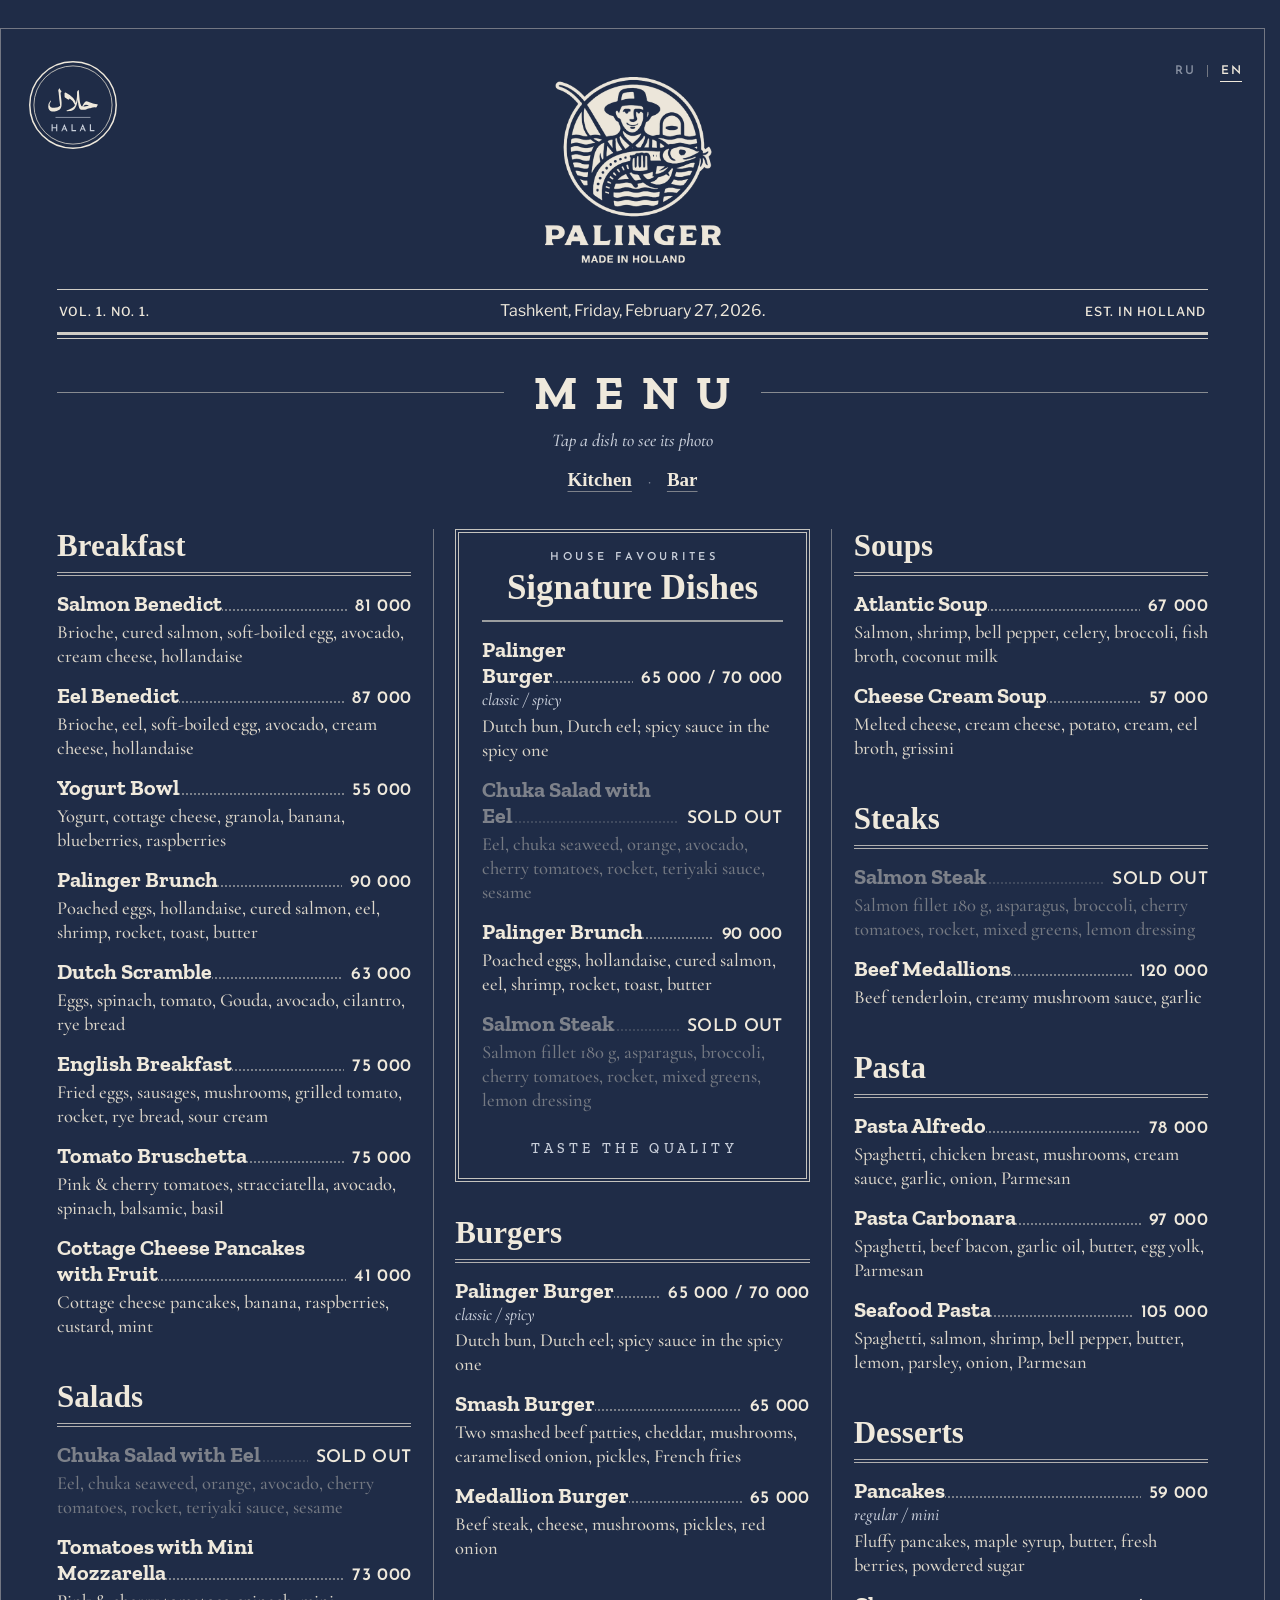
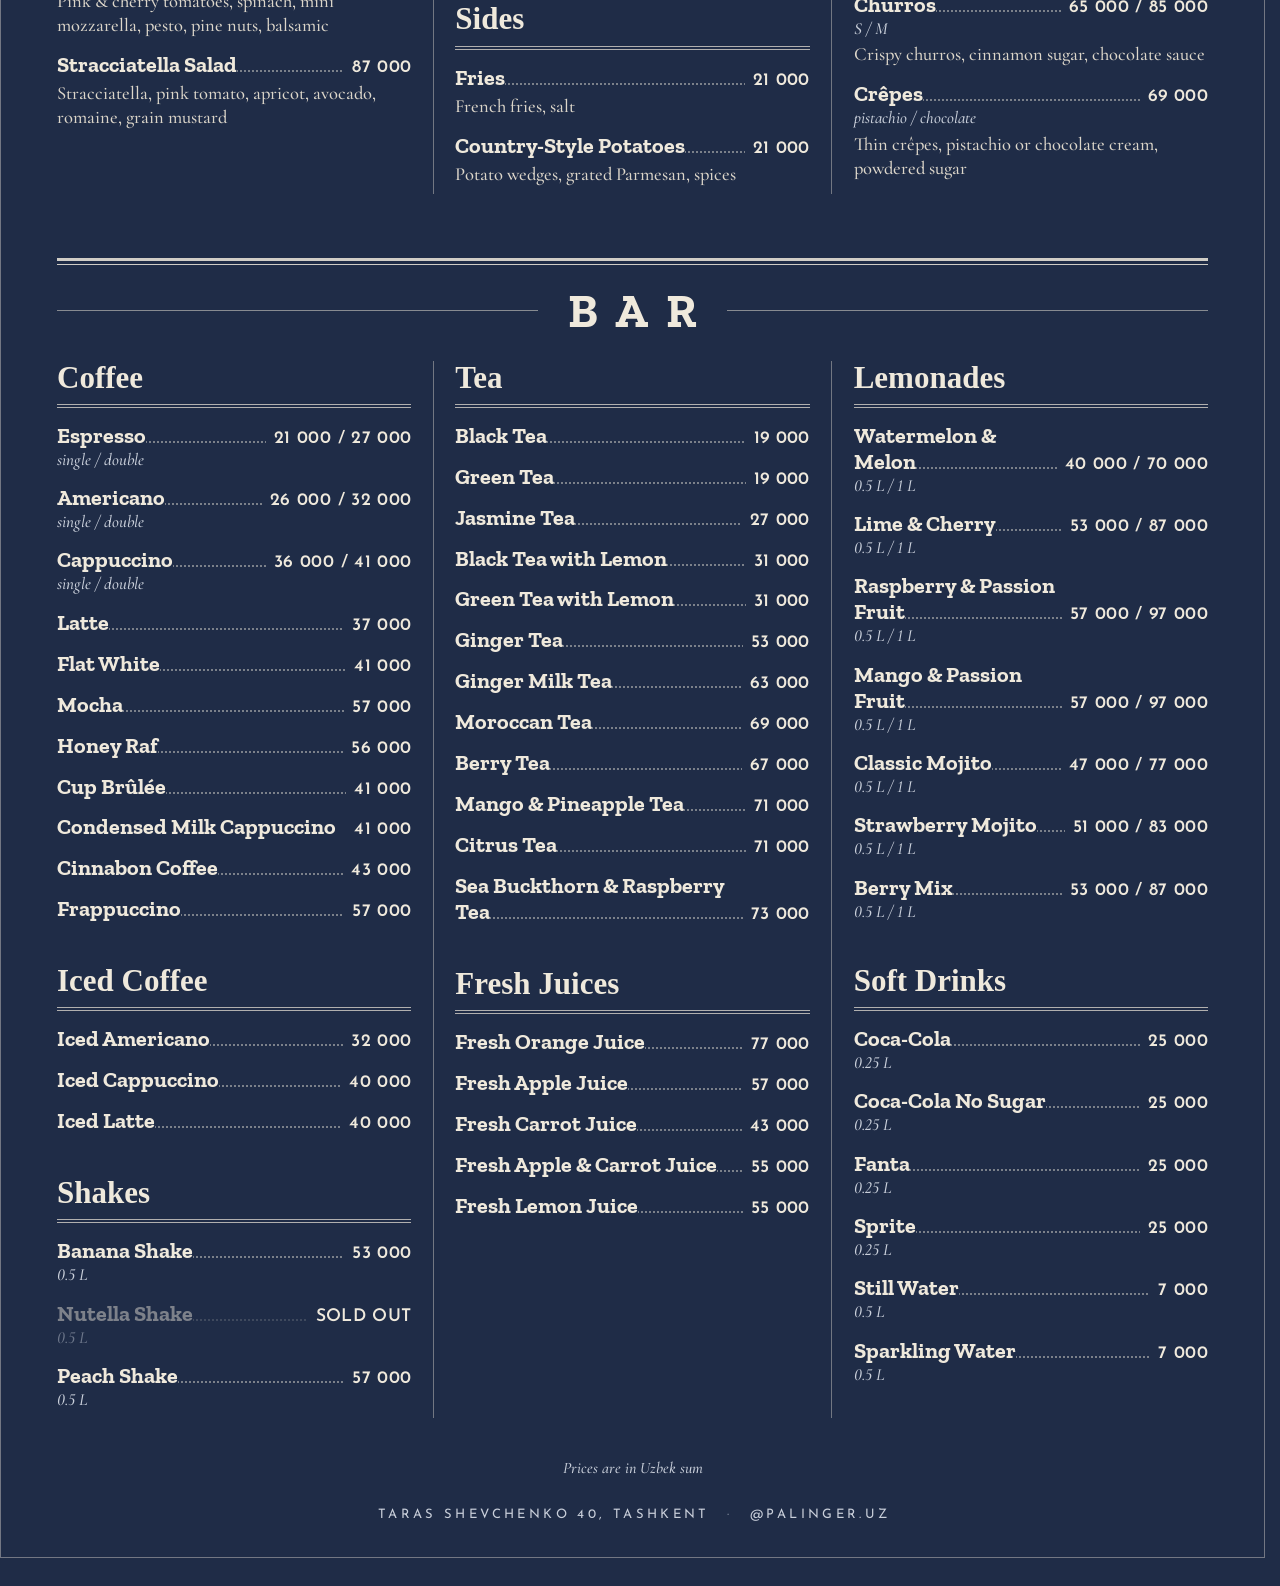
==== commit f210652f: "fix: chuka salad and salmon steak sold out" ====
--- a/index.html
+++ b/index.html
@@ -835,7 +835,8 @@
    "en": [
     "Eel Benedict",
     "Brioche, eel, soft-boiled egg, avocado, cream cheese, hollandaise"
-   ]
+   ],
+   "photo": "d34d89a6"
   },
   "yogurt-bowl": {
    "price": "55 000",
@@ -919,7 +920,8 @@
     "Chuka Salad with Eel",
     "Eel, chuka seaweed, orange, avocado, cherry tomatoes, rocket, teriyaki sauce, sesame"
    ],
-   "photo": "63b5fa22"
+   "photo": "63b5fa22",
+   "soldOut": true
   },
   "tomato-mozzarella": {
    "price": "73 000",
@@ -958,7 +960,8 @@
    "en": [
     "Palinger Burger",
     "Dutch bun, Dutch eel; spicy sauce in the spicy one"
-   ]
+   ],
+   "photo": "66b2d149"
   },
   "smash-burger": {
    "price": "65 000",
@@ -1042,7 +1045,8 @@
     "Salmon Steak",
     "Salmon fillet 180 g, asparagus, broccoli, cherry tomatoes, rocket, mixed greens, lemon dressing"
    ],
-   "photo": "66cedd08"
+   "photo": "66cedd08",
+   "soldOut": true
   },
   "beef-medallions": {
    "price": "120 000",
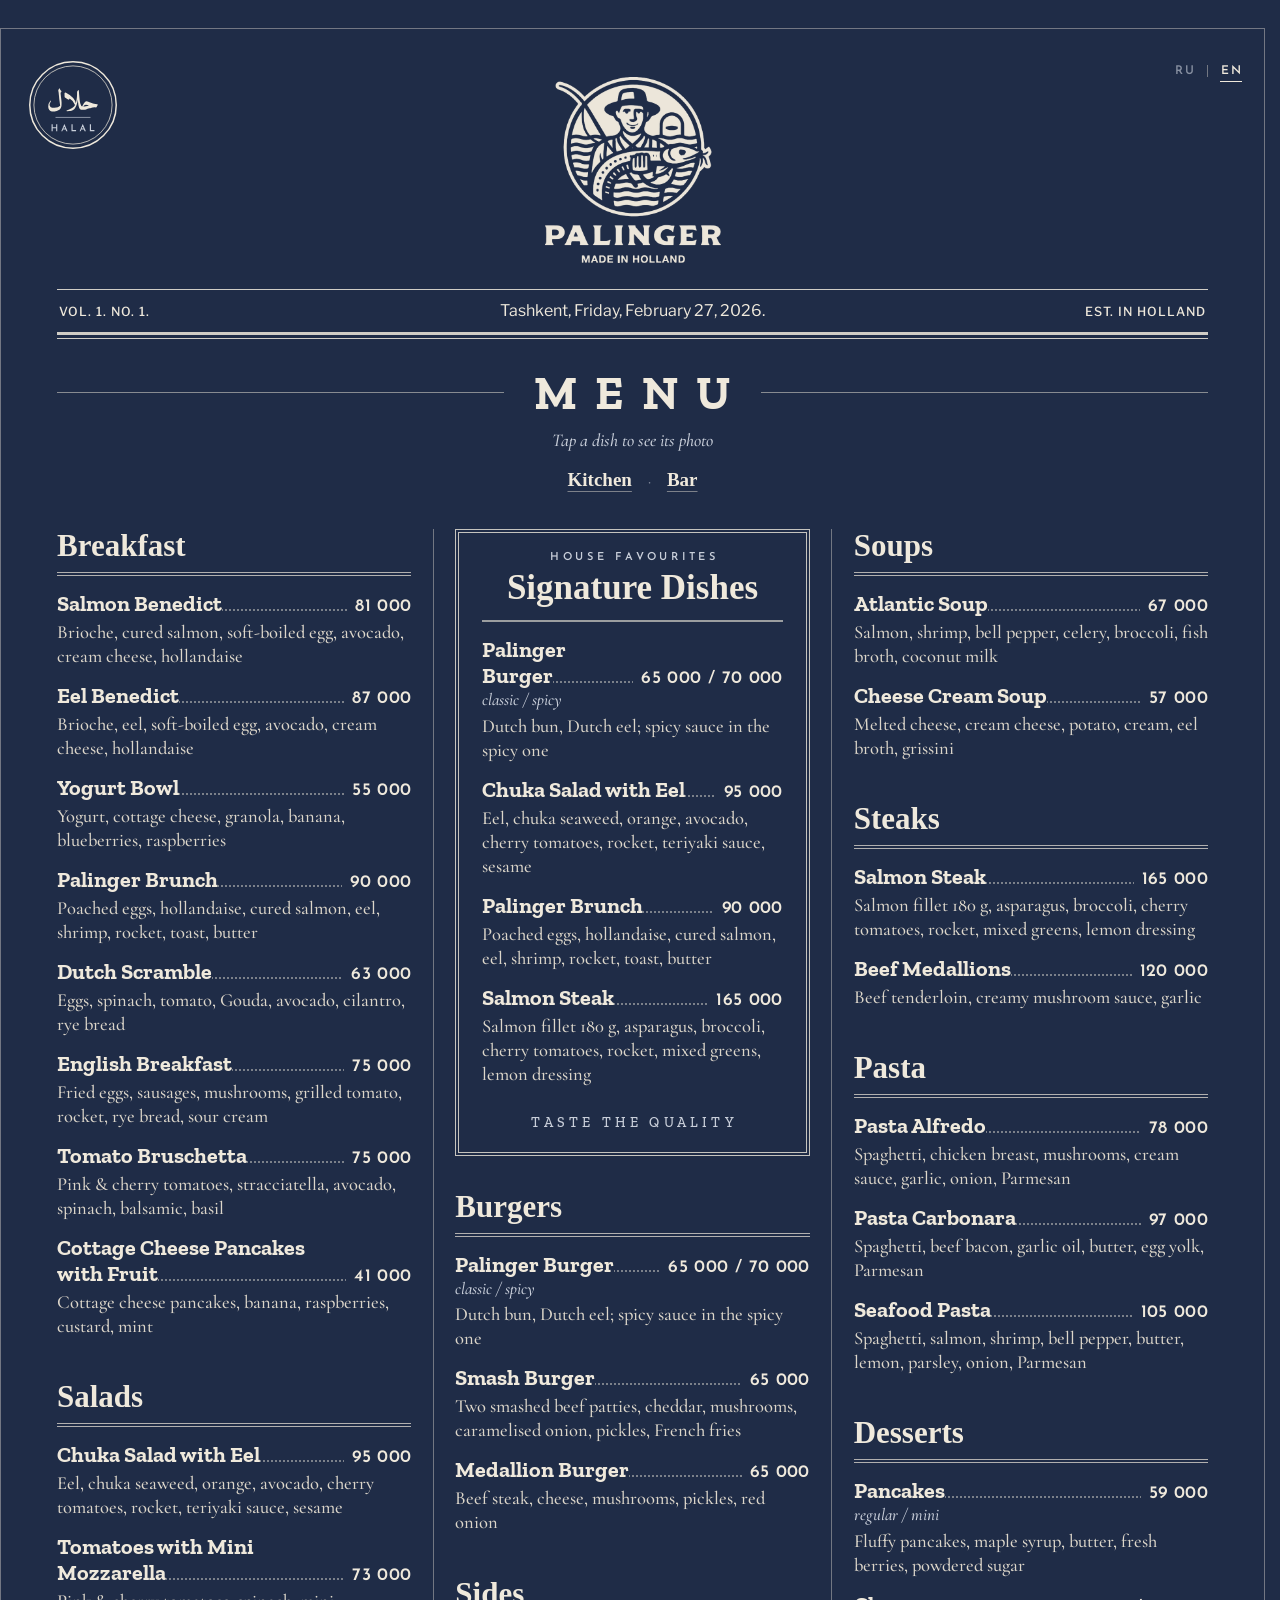
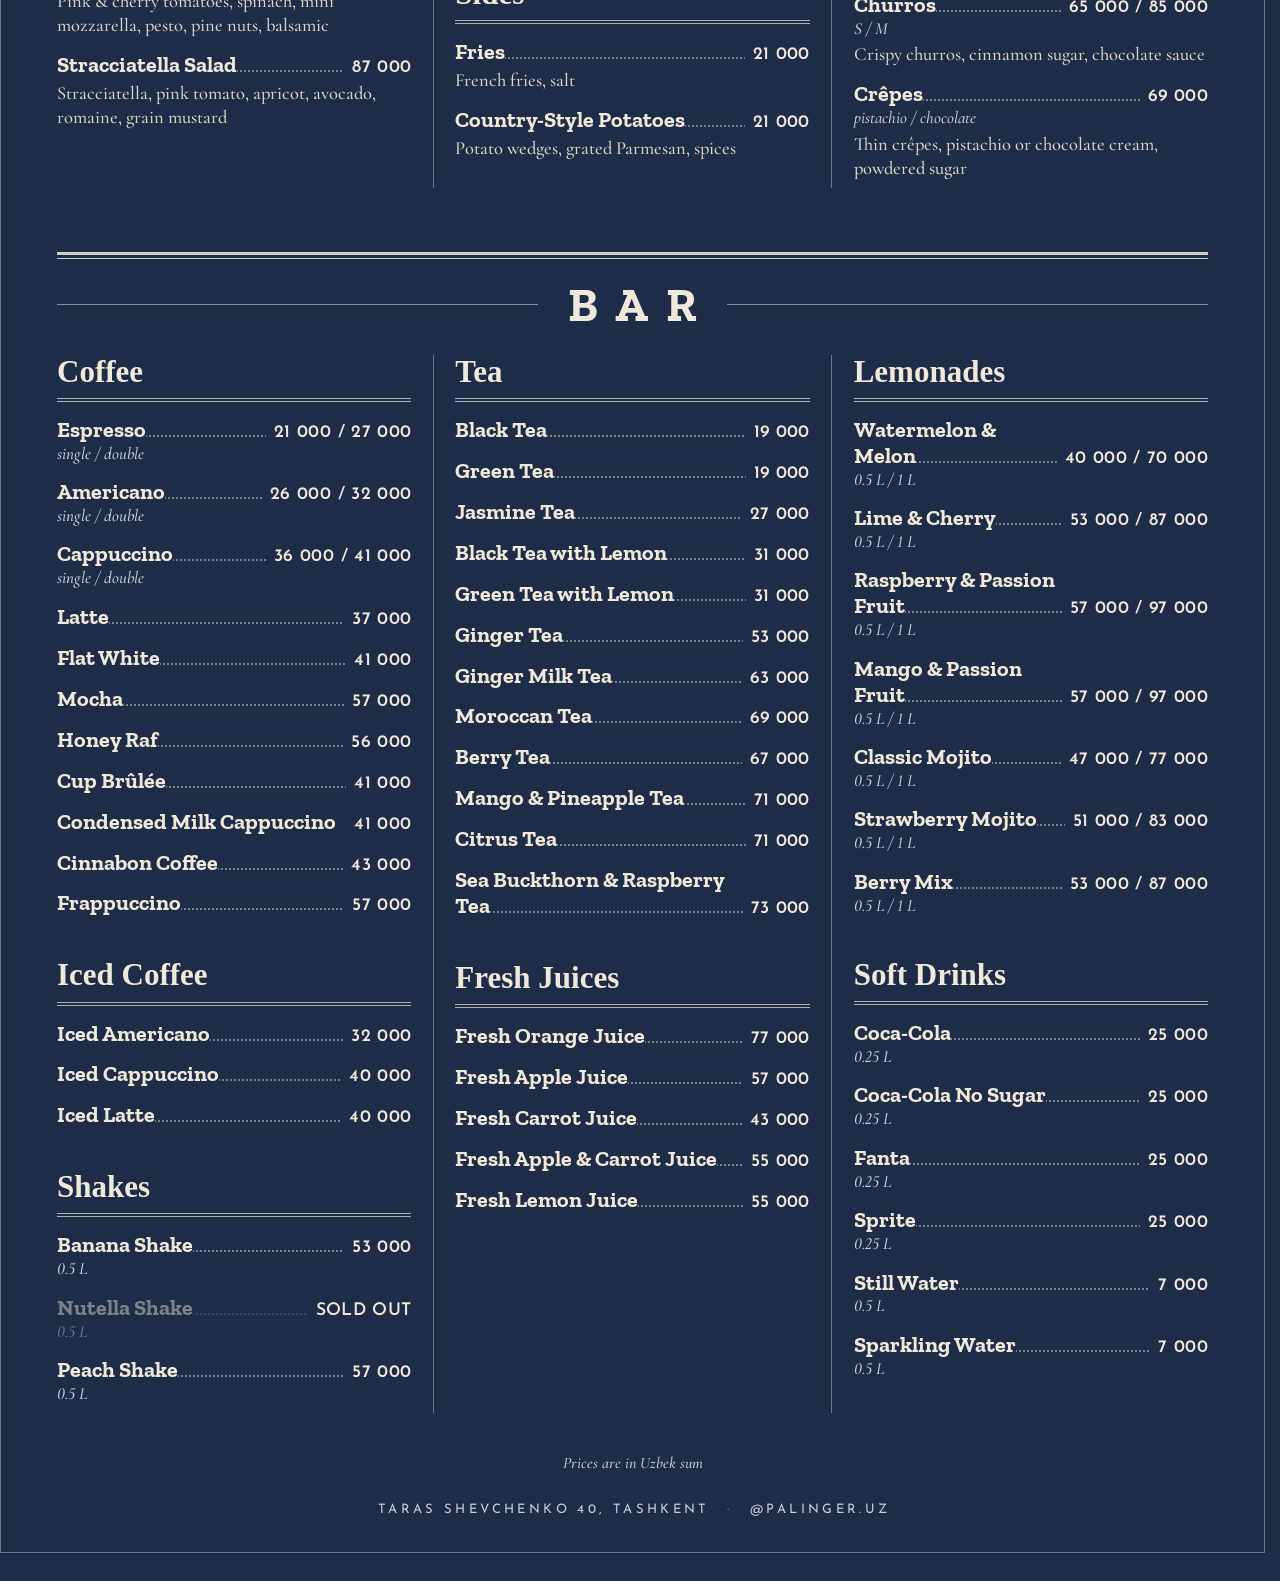
==== commit b761bef5: "fix: chuka salad and salmon steak back in stock" ====
--- a/index.html
+++ b/index.html
@@ -920,8 +920,7 @@
     "Chuka Salad with Eel",
     "Eel, chuka seaweed, orange, avocado, cherry tomatoes, rocket, teriyaki sauce, sesame"
    ],
-   "photo": "63b5fa22",
-   "soldOut": true
+   "photo": "63b5fa22"
   },
   "tomato-mozzarella": {
    "price": "73 000",
@@ -1045,8 +1044,7 @@
     "Salmon Steak",
     "Salmon fillet 180 g, asparagus, broccoli, cherry tomatoes, rocket, mixed greens, lemon dressing"
    ],
-   "photo": "66cedd08",
-   "soldOut": true
+   "photo": "66cedd08"
   },
   "beef-medallions": {
    "price": "120 000",
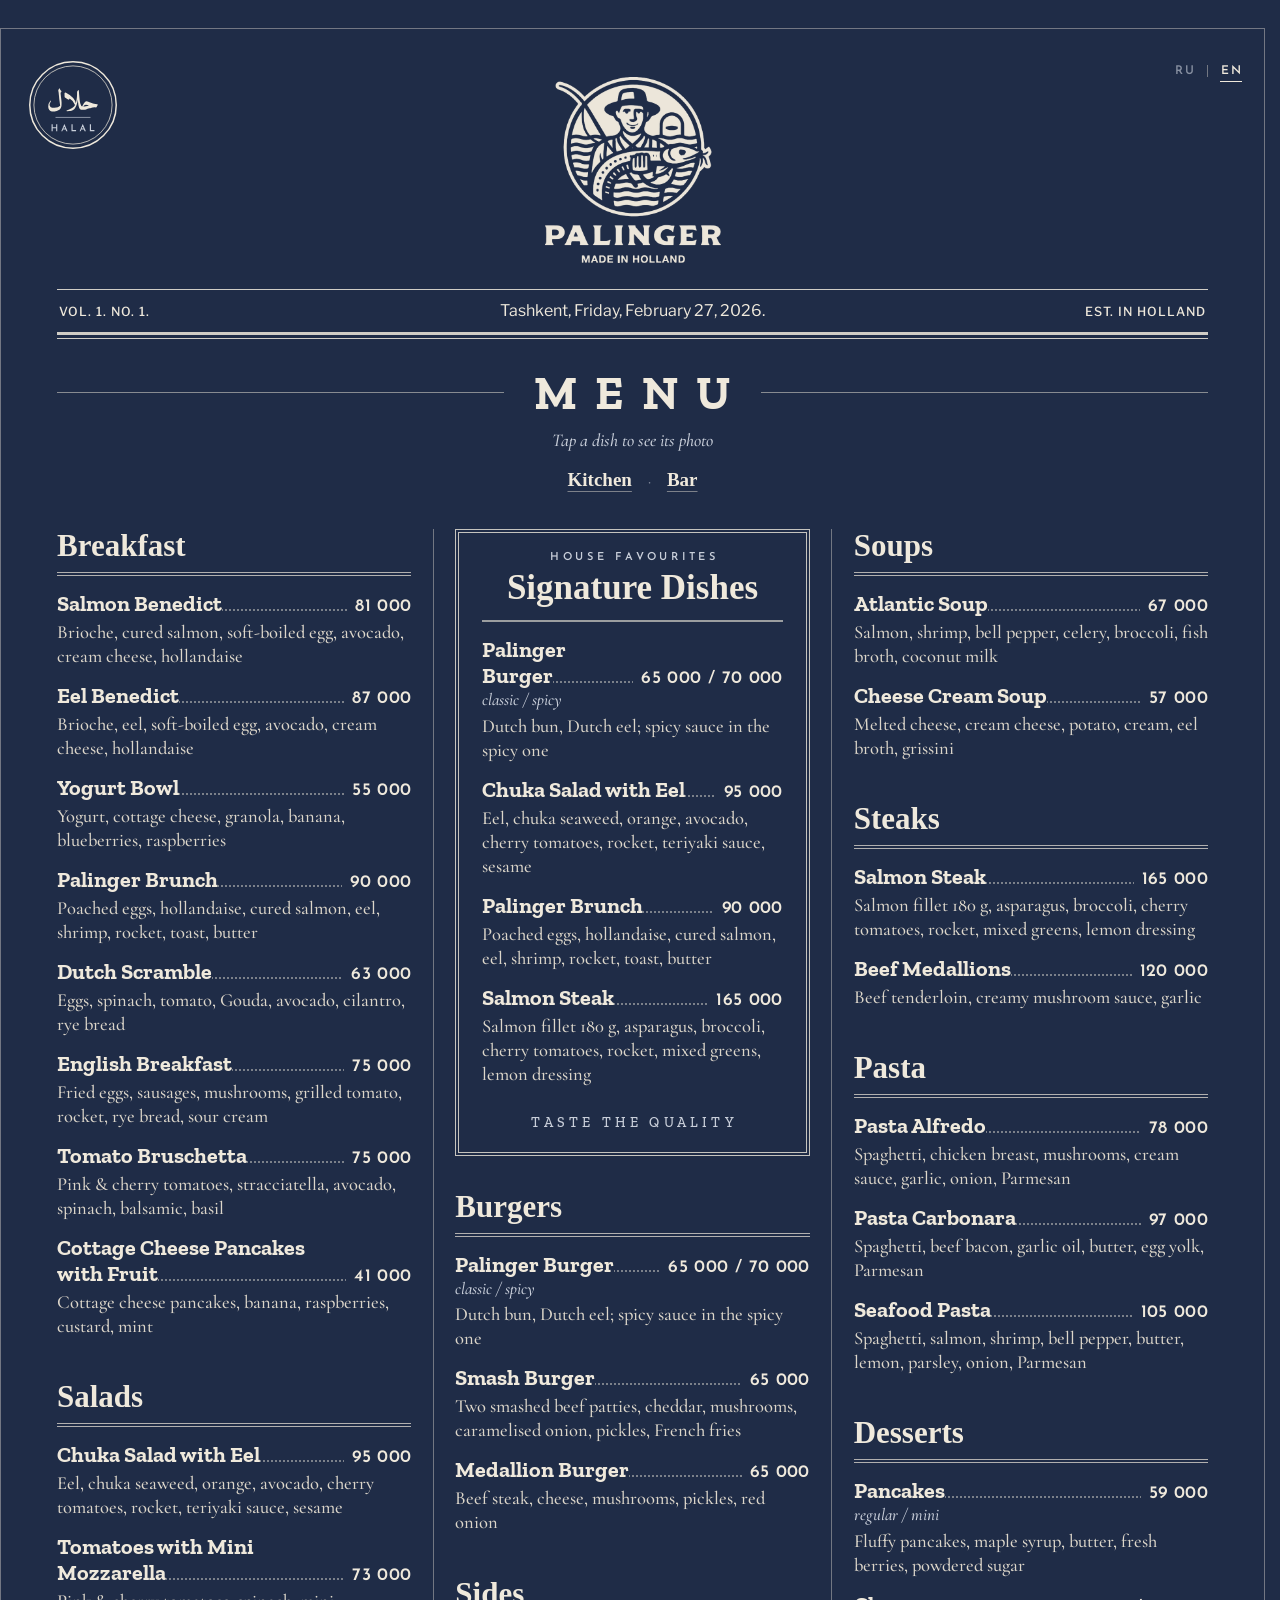
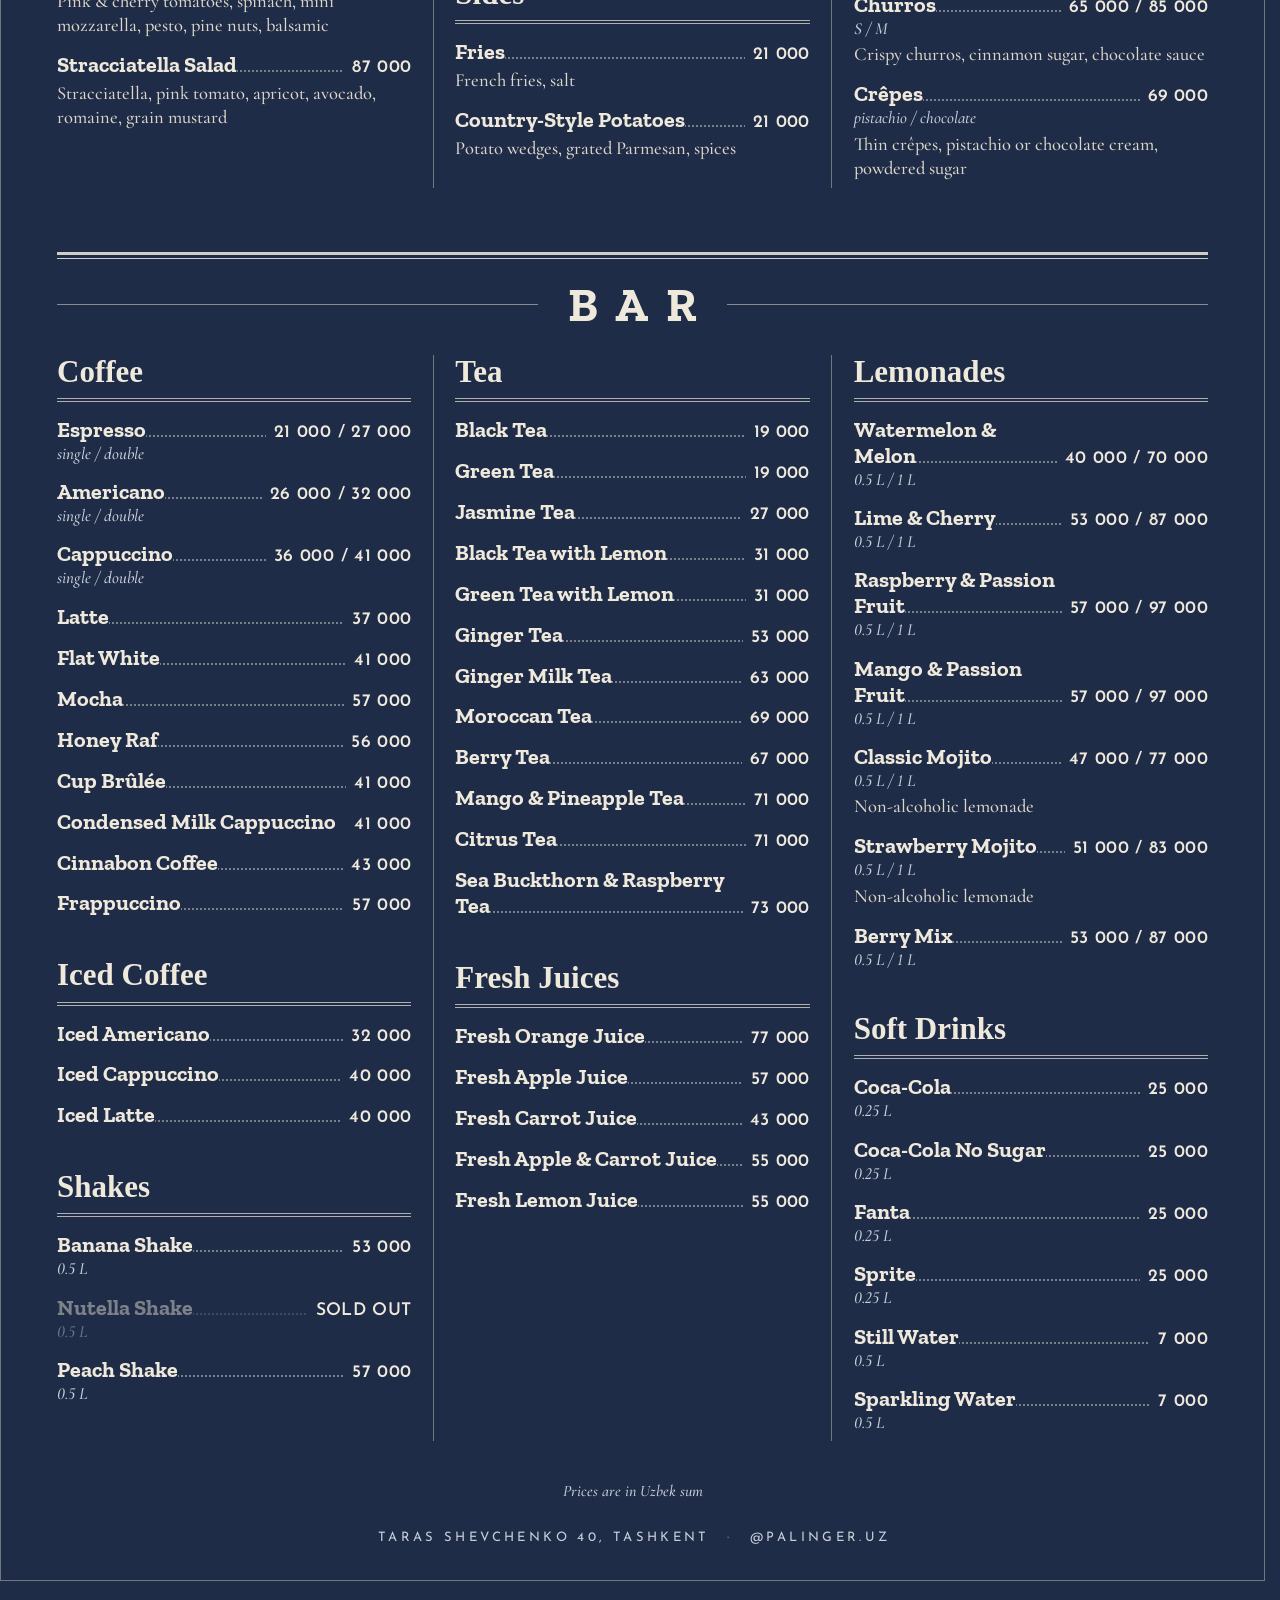
==== commit 7e90b4ab: "fix: mark mojitos as non-alcoholic" ====
--- a/index.html
+++ b/index.html
@@ -1380,11 +1380,11 @@
    "price": "47 000 / 77 000",
    "ru": [
     "Мохито классический",
-    ""
+    "Безалкогольный лимонад"
    ],
    "en": [
     "Classic Mojito",
-    ""
+    "Non-alcoholic lemonade"
    ],
    "variant": {
     "ru": "0,5 л / 1 л",
@@ -1396,11 +1396,11 @@
    "price": "51 000 / 83 000",
    "ru": [
     "Мохито клубничный",
-    ""
+    "Безалкогольный лимонад"
    ],
    "en": [
     "Strawberry Mojito",
-    ""
+    "Non-alcoholic lemonade"
    ],
    "variant": {
     "ru": "0,5 л / 1 л",
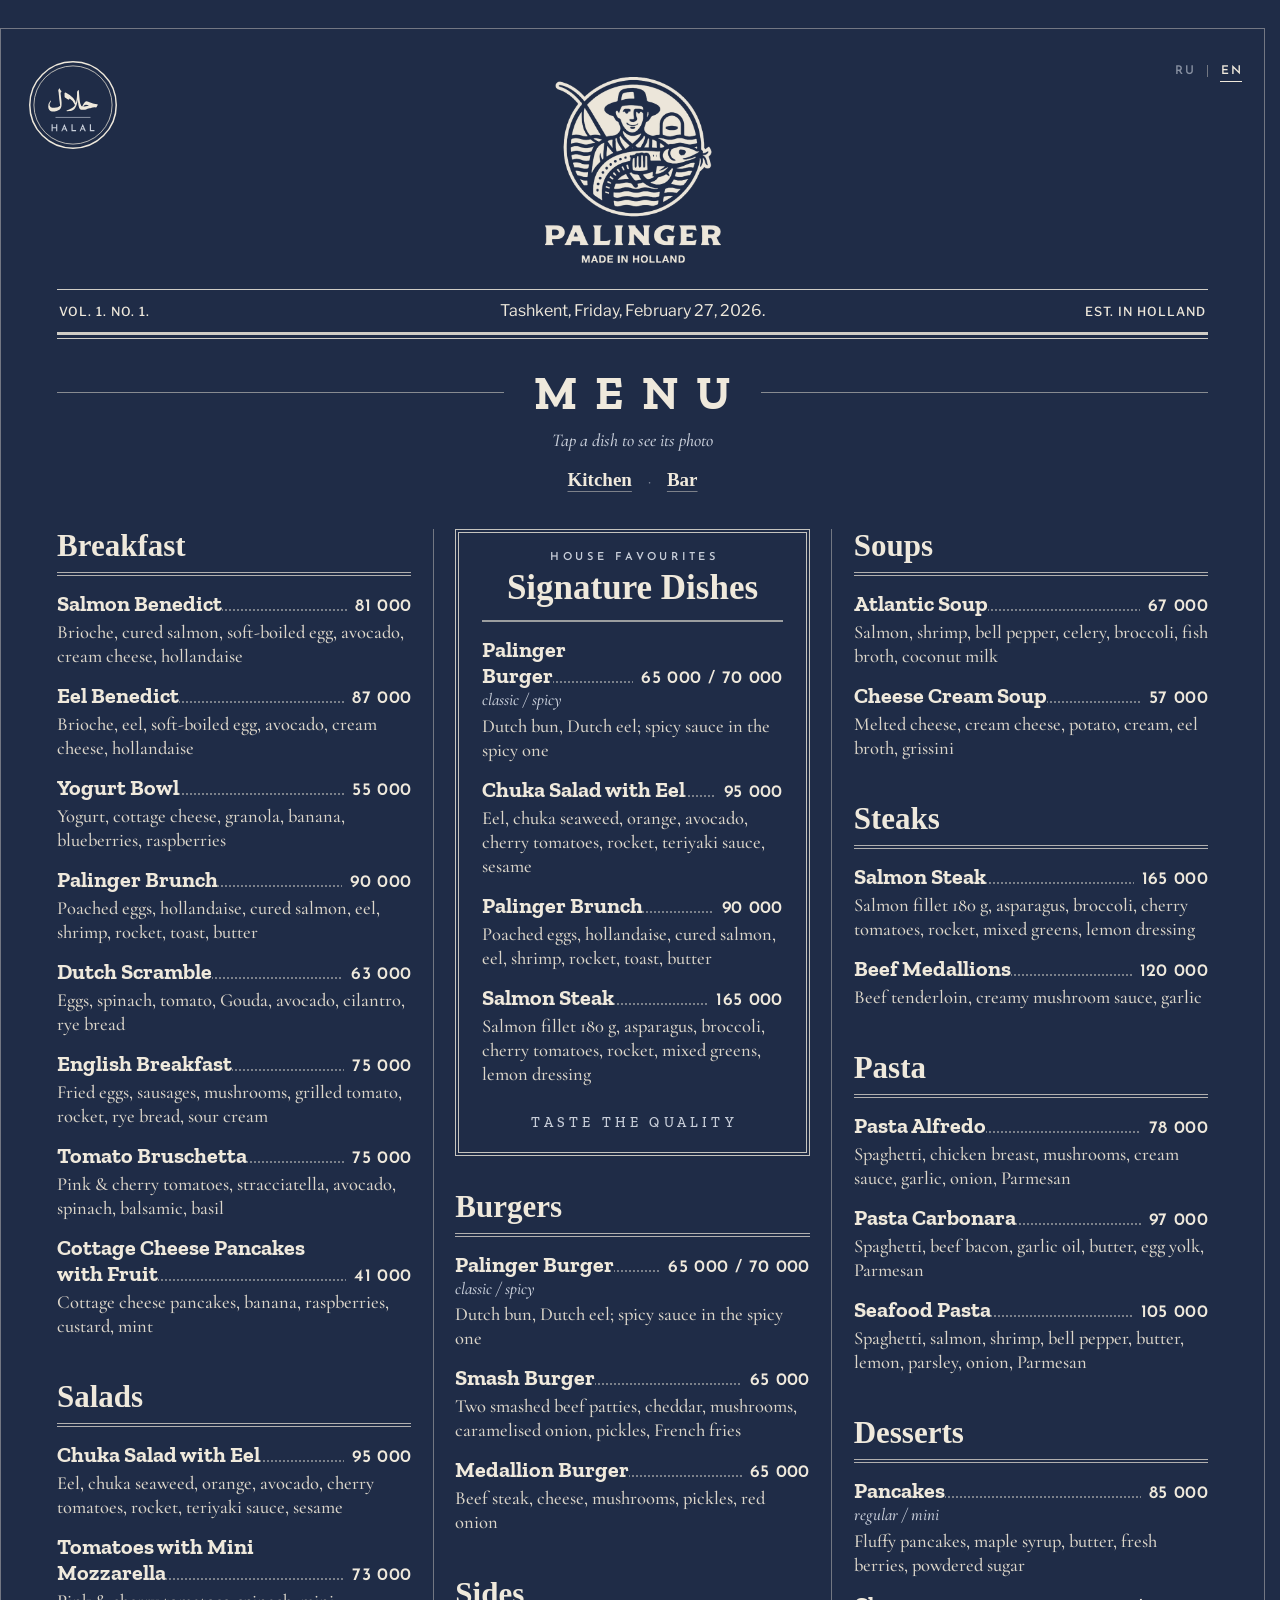
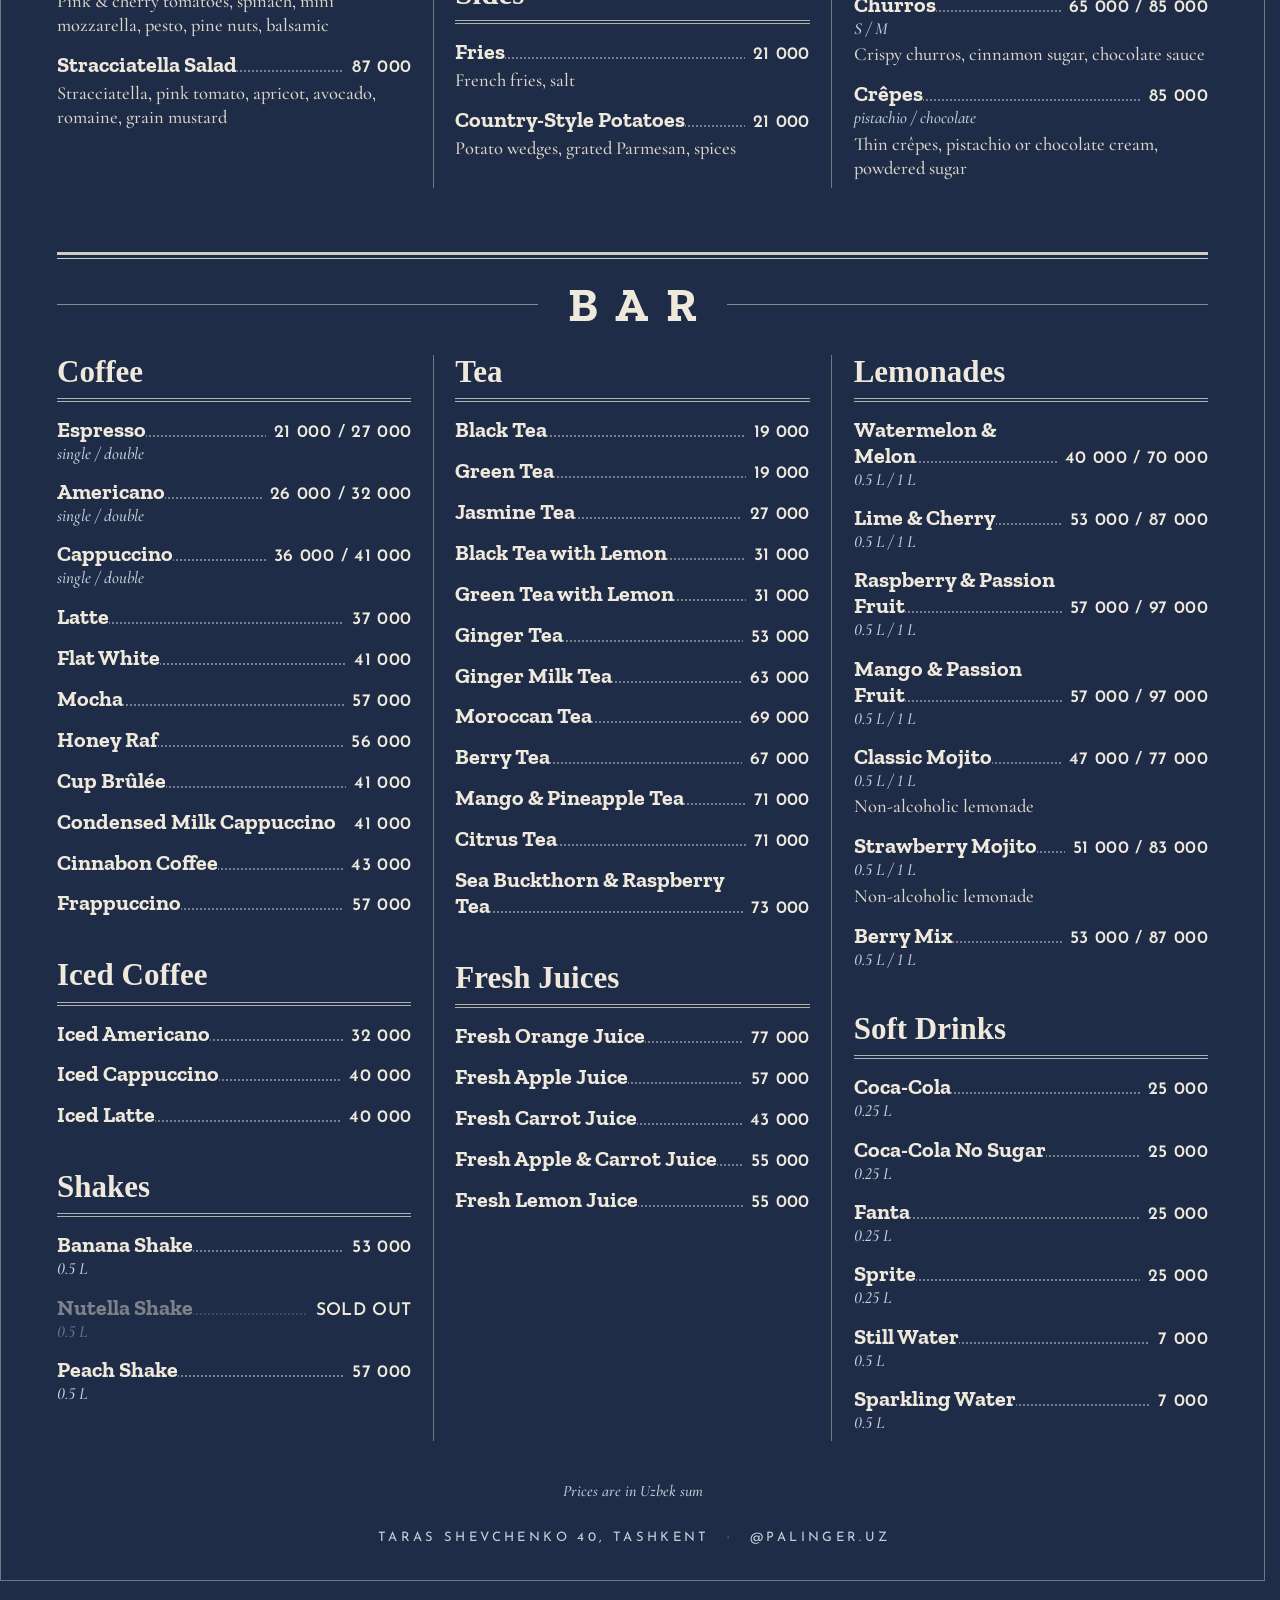
==== commit b3aa6448: "fix: pancakes and crêpes 85 000; TV crêpe flavours pistachio / chocolate" ====
--- a/index.html
+++ b/index.html
@@ -1095,7 +1095,7 @@
    "photo": "c683b636"
   },
   "pancakes": {
-   "price": "59 000",
+   "price": "85 000",
    "ru": [
     "Панкейки",
     "Пышные панкейки, кленовый сироп, сливочное масло, свежие ягоды, сахарная пудра"
@@ -1127,7 +1127,7 @@
    "photo": "0ab55ace"
   },
   "crepes": {
-   "price": "69 000",
+   "price": "85 000",
    "ru": [
     "Крепс",
     "Тонкие блинчики, фисташковый или шоколадный крем, сахарная пудра"
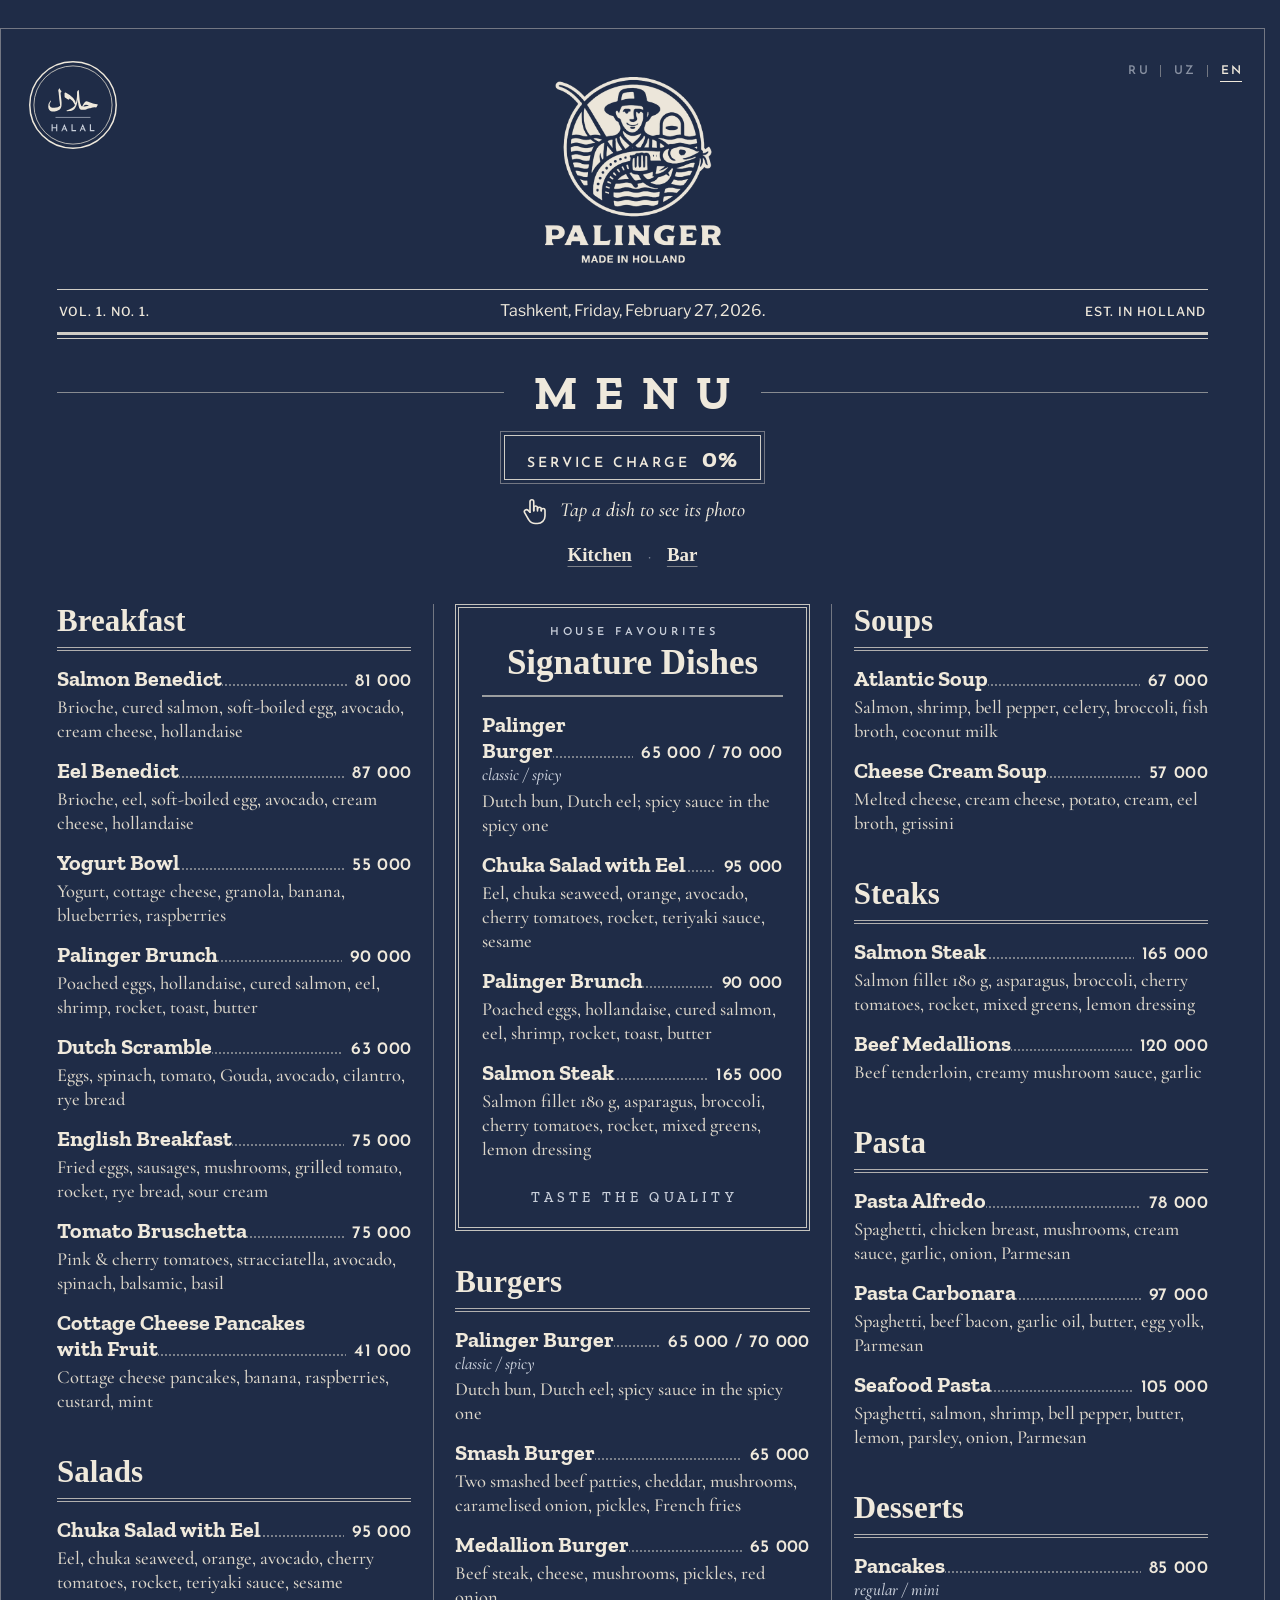
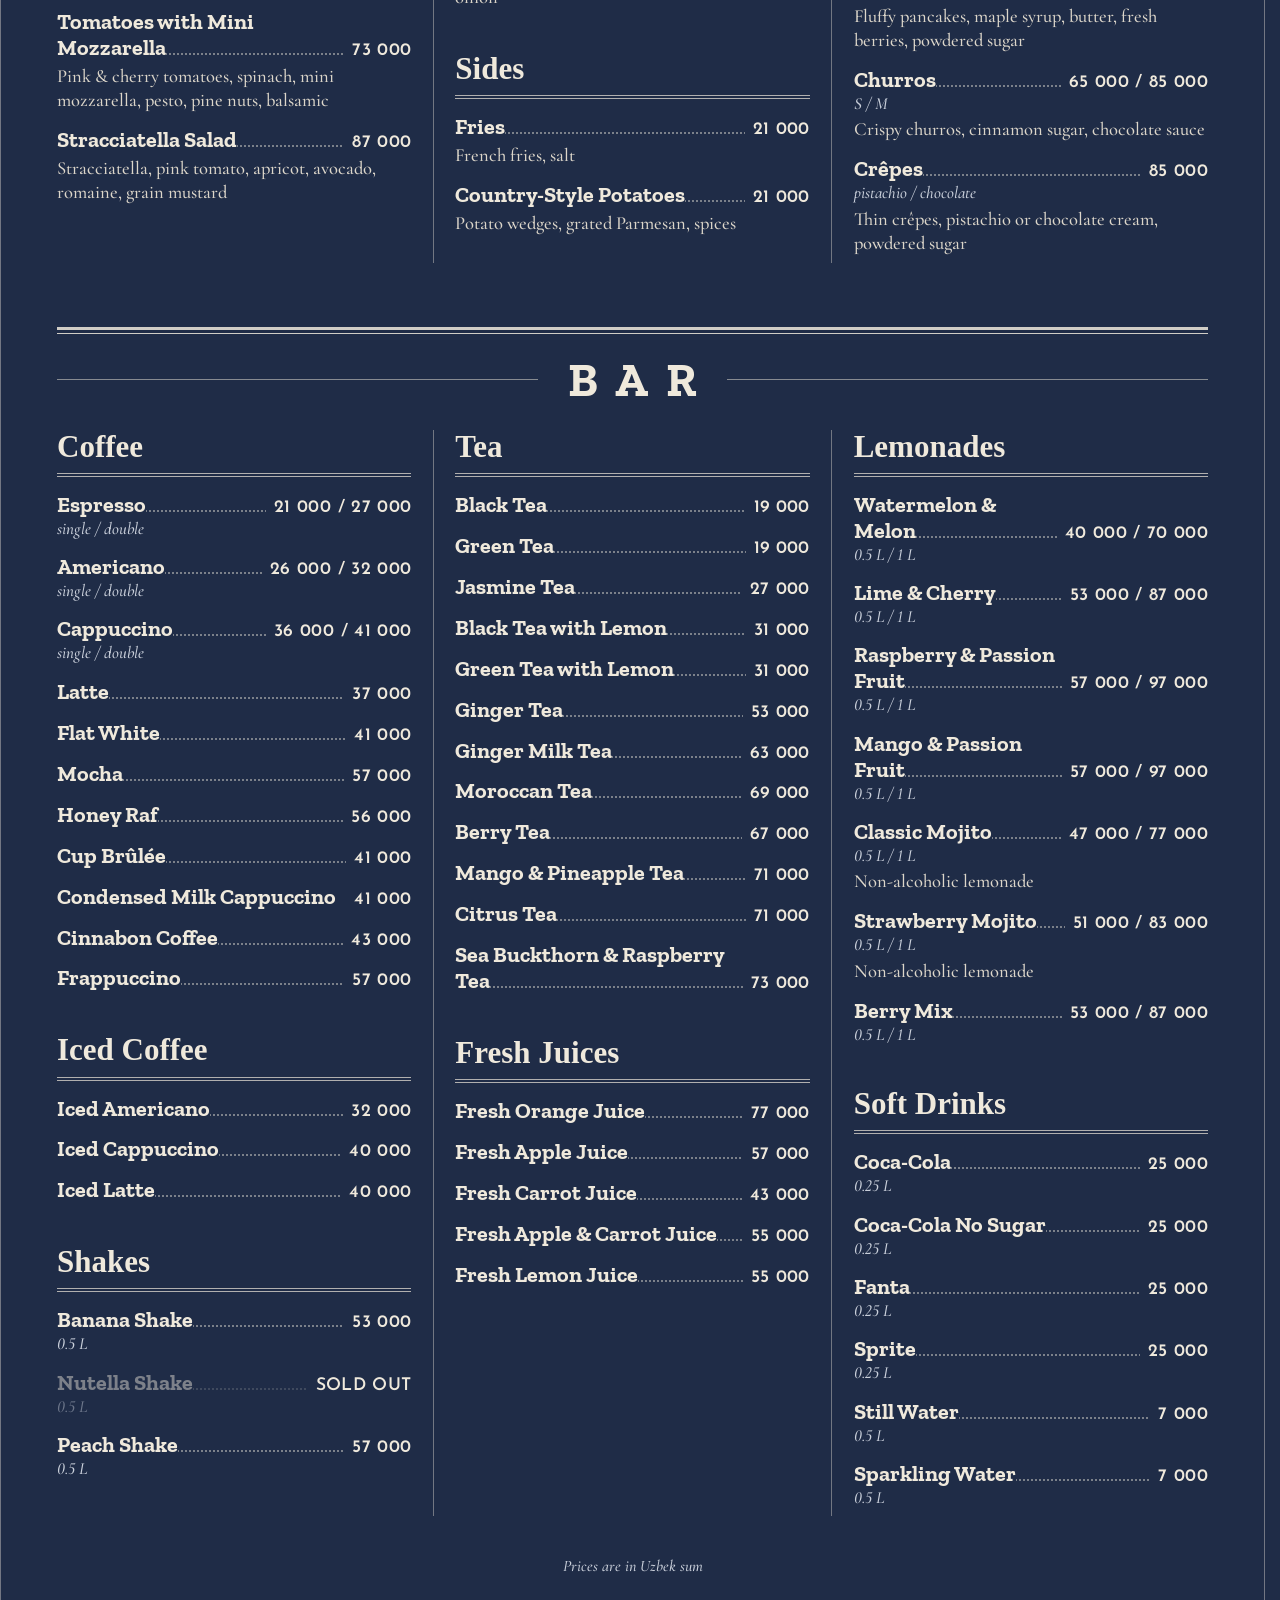
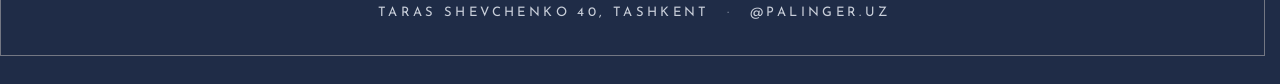
==== commit b10d4b70: "feat: Uzbek menu (RU / UZ / EN), service 0% plate, animated tap hint" ====
--- a/index.html
+++ b/index.html
@@ -10,18 +10,18 @@
 <link rel="icon" type="image/png" href="[data-uri]">
 <link rel="apple-touch-icon" href="[data-uri]">
 <script>
-  // Language must be known before first paint: #en / #ru, ?lang=, saved choice, then the phone's language.
+  // Language must be known before first paint: #ru / #uz / #en, ?lang=, saved choice, then the phone's language.
   (function () {
-    var d = document.documentElement, pick = null;
+    var d = document.documentElement, pick = null, ok = { ru: 1, uz: 1, en: 1 };
     var h = (location.hash || '').slice(1).toLowerCase();
     var q = (new URLSearchParams(location.search).get('lang') || '').toLowerCase();
-    if (h === 'en' || h === 'ru') pick = h;
-    else if (q === 'en' || q === 'ru') pick = q;
+    if (ok[h] === 1) pick = h;
+    else if (ok[q] === 1) pick = q;
     else {
       try { pick = localStorage.getItem('palinger-lang'); } catch (e) {}
-      if (pick !== 'en' && pick !== 'ru') {
+      if (ok[pick] !== 1) {
         var nav = (navigator.languages && navigator.languages[0]) || navigator.language || 'ru';
-        pick = /^(ru|uz|kk|ky|tg|be|uk)/i.test(nav) ? 'ru' : 'en';
+        pick = /^uz/i.test(nav) ? 'uz' : /^(ru|kk|ky|tg|be|uk)/i.test(nav) ? 'ru' : 'en';
       }
     }
     d.lang = pick;
@@ -57,7 +57,7 @@
   --ease-drawer: cubic-bezier(.32, .72, 0, 1);
   --ease-io: cubic-bezier(.77, 0, .175, 1);
 }
-html[lang="en"] {
+html[lang="en"], html[lang="uz"] {
   --f-display: "Old Standard TT", "Times New Roman", serif;
   --f-dish: "Zilla Slab", "Rockwell", Georgia, serif;
   --f-caps: var(--f-util);
@@ -109,7 +109,7 @@
 .lang { display: inline-flex; align-items: center; gap: 2px; }
 .lang button {
   position: relative;
-  min-width: 40px;
+  min-width: 36px;
   height: 40px;
   padding: 0 8px;
   border: 0;
@@ -196,11 +196,55 @@
   line-height: 1;
   letter-spacing: .38em;
 }
+/* "service 0%": a small framed plate under the title, like a stamp on the printed page */
+.service { display: flex; justify-content: center; margin: 18px 0 0; }
+.service-in {
+  display: inline-flex;
+  align-items: baseline;
+  gap: 12px;
+  padding: 8px 18px 7px;
+  border: 1px solid var(--line-strong);
+  outline: 1px solid var(--line-soft);
+  outline-offset: 3px;
+  font-family: var(--f-caps);
+  font-weight: var(--caps-weight);
+  font-size: 12.5px;
+  letter-spacing: .2em;
+  text-transform: uppercase;
+  color: var(--cream);
+}
+html[lang="ru"] .service-in { font-size: 16px; letter-spacing: .1em; }
+.service-v { font-family: var(--f-dish); font-weight: 700; font-size: 22px; letter-spacing: .04em; line-height: 1; }
+
+/* tap hint: a hand taps with a ripple until the first photo has been opened */
 .hint {
-  margin: 12px 0 0;
+  display: flex;
+  align-items: center;
+  justify-content: center;
+  gap: 10px;
+  margin: 16px 0 0;
   font-style: italic;
-  font-size: 17px;
-  color: var(--mist);
+  font-size: 19px;
+  line-height: 1.25;
+  color: var(--cream);
+}
+#hint-t { text-wrap: balance; }
+.tap { position: relative; flex: none; width: 30px; height: 30px; color: var(--cream); }
+.tap svg { display: block; width: 100%; height: 100%; overflow: visible; }
+.tap-ring, .tap-hand { transform-box: fill-box; }
+.tap-ring { transform-origin: center; opacity: 0; }
+.tap-hand { transform-origin: 35% 15%; }
+.motion .tap-hand { animation: tap-hand 2.4s var(--ease-out) infinite; }
+.motion .tap-ring { animation: tap-ring 2.4s ease-out infinite; }
+.motion.seen .tap-hand, .motion.seen .tap-ring { animation: none; }
+@keyframes tap-hand {
+  0%, 12%, 40%, 100% { transform: none; }
+  22% { transform: translate(-1px, 2.5px) scale(.9); }
+}
+@keyframes tap-ring {
+  0%, 18% { opacity: 0; transform: scale(.3); }
+  24% { opacity: .95; }
+  62%, 100% { opacity: 0; transform: scale(2.1); }
 }
 
 /* ---------- sections ---------- */
@@ -334,7 +378,7 @@
   content: "";
   position: absolute;
   inset: 0;
-  background: linear-gradient(100deg, transparent 25%, rgba(239, 233, 220, .1) 50%, transparent 75%);
+  background: linear-gradient(100deg, transparent 25%, rgba(239, 233, 220, .16) 50%, transparent 75%);
   transform: translateX(-100%);
   animation: cue 1400ms var(--ease-io) forwards;
   pointer-events: none;
@@ -427,6 +471,8 @@
 }
 .foot .dot { opacity: .6; }
 @media (max-width: 639px) {
+  .hint { font-size: 17px; gap: 8px; }
+  .tap { width: 26px; height: 26px; }
   .foot { flex-direction: column; align-items: center; }
   .foot .dot { display: none; }
 }
@@ -515,7 +561,10 @@
   .rule-2 { height: 7px; border-top-width: 3px; }
   .title-row { margin-top: 30px; gap: 30px; }
   .menu-title, .part-title { font-size: 48px; }
-  .hint { font-size: 18px; }
+  .hint { font-size: 20px; }
+  .service-in { font-size: 14px; padding: 9px 22px 8px; }
+  html[lang="ru"] .service-in { font-size: 18px; }
+  .service-v { font-size: 26px; }
   .part + .part { margin-top: 64px; }
   .menu { margin-top: 30px; }
   .cols { display: grid; grid-template-columns: 1fr 1fr 1fr; column-gap: 44px; align-items: stretch; }
@@ -824,7 +873,11 @@
     "Salmon Benedict",
     "Brioche, cured salmon, soft-boiled egg, avocado, cream cheese, hollandaise"
    ],
-   "photo": "1323aeb5"
+   "photo": "1323aeb5",
+   "uz": [
+    "Losos bilan Benedikt",
+    "Briosh, yengil tuzlangan losos, yumshoq pishgan tuxum, avokado, krem-chiz, gollandez sousi"
+   ]
   },
   "eel-benedict": {
    "price": "87 000",
@@ -836,7 +889,11 @@
     "Eel Benedict",
     "Brioche, eel, soft-boiled egg, avocado, cream cheese, hollandaise"
    ],
-   "photo": "d34d89a6"
+   "photo": "d34d89a6",
+   "uz": [
+    "Ilonbaliq bilan Benedikt",
+    "Briosh, ilonbaliq, yumshoq pishgan tuxum, avokado, krem-chiz, gollandez sousi"
+   ]
   },
   "yogurt-bowl": {
    "price": "55 000",
@@ -848,7 +905,11 @@
     "Yogurt Bowl",
     "Yogurt, cottage cheese, granola, banana, blueberries, raspberries"
    ],
-   "photo": "613a7469"
+   "photo": "613a7469",
+   "uz": [
+    "Yogurt-boul",
+    "Yogurt, tvorog, granola, banan, golubika, malina"
+   ]
   },
   "palinger-brunch": {
    "price": "90 000",
@@ -860,7 +921,11 @@
     "Palinger Brunch",
     "Poached eggs, hollandaise, cured salmon, eel, shrimp, rocket, toast, butter"
    ],
-   "photo": "f2d78bcb"
+   "photo": "f2d78bcb",
+   "uz": [
+    "Palinger branch",
+    "Pashot tuxum, gollandez sousi, yengil tuzlangan losos, ilonbaliq, krevetka, rukkola, tost, sariyog‘"
+   ]
   },
   "dutch-scramble": {
    "price": "63 000",
@@ -872,7 +937,11 @@
     "Dutch Scramble",
     "Eggs, spinach, tomato, Gouda, avocado, cilantro, rye bread"
    ],
-   "photo": "f357d642"
+   "photo": "f357d642",
+   "uz": [
+    "Gollandcha skrembl",
+    "Tuxum, ismaloq, pomidor, gauda pishlog‘i, avokado, kashnich, javdar noni"
+   ]
   },
   "english-breakfast": {
    "price": "75 000",
@@ -884,7 +953,11 @@
     "English Breakfast",
     "Fried eggs, sausages, mushrooms, grilled tomato, rocket, rye bread, sour cream"
    ],
-   "photo": "8d222684"
+   "photo": "8d222684",
+   "uz": [
+    "Inglizcha nonushta",
+    "Tuxum qovurma, sosiskalar, shampinyon, grilda pishgan pomidor, rukkola, javdar noni, smetana"
+   ]
   },
   "tomato-bruschetta": {
    "price": "75 000",
@@ -896,7 +969,11 @@
     "Tomato Bruschetta",
     "Pink & cherry tomatoes, stracciatella, avocado, spinach, balsamic, basil"
    ],
-   "photo": "c42124c1"
+   "photo": "c42124c1",
+   "uz": [
+    "Pomidorli brusketta",
+    "Pushti va cherri pomidorlar, strachatella, avokado, ismaloq, balzamik, rayhon"
+   ]
   },
   "cottage-pancakes": {
    "price": "41 000",
@@ -908,7 +985,11 @@
     "Cottage Cheese Pancakes with Fruit",
     "Cottage cheese pancakes, banana, raspberries, custard, mint"
    ],
-   "photo": "18f94a67"
+   "photo": "18f94a67",
+   "uz": [
+    "Mevali tvorog quymoqlari",
+    "Tvorog quymoqlari, banan, malina, qaymoqli krem, yalpiz"
+   ]
   },
   "chuka-salad": {
    "price": "95 000",
@@ -920,7 +1001,11 @@
     "Chuka Salad with Eel",
     "Eel, chuka seaweed, orange, avocado, cherry tomatoes, rocket, teriyaki sauce, sesame"
    ],
-   "photo": "63b5fa22"
+   "photo": "63b5fa22",
+   "uz": [
+    "Ilonbaliqli chuka salati",
+    "Ilonbaliq, chuka suvo‘tlari, apelsin, avokado, cherri pomidor, rukkola, teriyaki sousi, kunjut"
+   ]
   },
   "tomato-mozzarella": {
    "price": "73 000",
@@ -932,7 +1017,11 @@
     "Tomatoes with Mini Mozzarella",
     "Pink & cherry tomatoes, spinach, mini mozzarella, pesto, pine nuts, balsamic"
    ],
-   "photo": "78c2410f"
+   "photo": "78c2410f",
+   "uz": [
+    "Mini motsarellali pomidorlar",
+    "Pushti va cherri pomidorlar, ismaloq, mini motsarella, pesto, qarag‘ay yong‘og‘i, balzamik"
+   ]
   },
   "stracciatella": {
    "price": "87 000",
@@ -944,13 +1033,18 @@
     "Stracciatella Salad",
     "Stracciatella, pink tomato, apricot, avocado, romaine, grain mustard"
    ],
-   "photo": "3a7504f9"
+   "photo": "3a7504f9",
+   "uz": [
+    "Strachatellali salat",
+    "Strachatella, pushti pomidor, o‘rik, avokado, romen salati, donador xantal"
+   ]
   },
   "palinger-burger": {
    "price": "65 000 / 70 000",
    "variant": {
     "ru": "классический / пикантный",
-    "en": "classic / spicy"
+    "en": "classic / spicy",
+    "uz": "klassik / achchiq"
    },
    "ru": [
     "Палингер Бургер",
@@ -960,7 +1054,11 @@
     "Palinger Burger",
     "Dutch bun, Dutch eel; spicy sauce in the spicy one"
    ],
-   "photo": "66b2d149"
+   "photo": "66b2d149",
+   "uz": [
+    "Palinger burger",
+    "Gollandcha bulochka, golland ilonbalig‘i; achchiq variantida — spaysi sous"
+   ]
   },
   "smash-burger": {
    "price": "65 000",
@@ -972,7 +1070,11 @@
     "Smash Burger",
     "Two smashed beef patties, cheddar, mushrooms, caramelised onion, pickles, French fries"
    ],
-   "photo": "49f38a76"
+   "photo": "49f38a76",
+   "uz": [
+    "Smesh burger",
+    "Ikkita mol go‘shtidan smesh-kotlet, chedder, qo‘ziqorin, karamellangan piyoz, tuzlangan bodring, kartoshka fri"
+   ]
   },
   "medallion-burger": {
    "price": "65 000",
@@ -984,7 +1086,11 @@
     "Medallion Burger",
     "Beef steak, cheese, mushrooms, pickles, red onion"
    ],
-   "photo": "49040561"
+   "photo": "49040561",
+   "uz": [
+    "Medalyon burger",
+    "Mol go‘shti steyki, pishloq, qo‘ziqorin, tuzlangan bodring, qizil piyoz"
+   ]
   },
   "fries": {
    "price": "21 000",
@@ -996,7 +1102,11 @@
     "Fries",
     "French fries, salt"
    ],
-   "photo": "ae11bcc9"
+   "photo": "ae11bcc9",
+   "uz": [
+    "Kartoshka fri",
+    "Kartoshka fri, tuz"
+   ]
   },
   "country-potatoes": {
    "price": "21 000",
@@ -1008,7 +1118,11 @@
     "Country-Style Potatoes",
     "Potato wedges, grated Parmesan, spices"
    ],
-   "photo": "036de04c"
+   "photo": "036de04c",
+   "uz": [
+    "Qishloqcha kartoshka",
+    "Kartoshka bo‘laklari, maydalangan parmezan, ziravorlar"
+   ]
   },
   "atlantic-soup": {
    "price": "67 000",
@@ -1020,7 +1134,11 @@
     "Atlantic Soup",
     "Salmon, shrimp, bell pepper, celery, broccoli, fish broth, coconut milk"
    ],
-   "photo": "9cdbe731"
+   "photo": "9cdbe731",
+   "uz": [
+    "Atlantika sho‘rvasi",
+    "Losos, krevetka, bolgar qalampiri, selderey, brokkoli, baliq bulyoni, kokos suti"
+   ]
   },
   "cheese-soup": {
    "price": "57 000",
@@ -1032,7 +1150,11 @@
     "Cheese Cream Soup",
     "Melted cheese, cream cheese, potato, cream, eel broth, grissini"
    ],
-   "photo": "65fe3db5"
+   "photo": "65fe3db5",
+   "uz": [
+    "Pishloqli krem-sho‘rva",
+    "Eritilgan pishloq, krem-chiz, kartoshka, qaymoq, ilonbaliq bulyoni, grissini"
+   ]
   },
   "salmon-steak": {
    "price": "165 000",
@@ -1044,7 +1166,11 @@
     "Salmon Steak",
     "Salmon fillet 180 g, asparagus, broccoli, cherry tomatoes, rocket, mixed greens, lemon dressing"
    ],
-   "photo": "66cedd08"
+   "photo": "66cedd08",
+   "uz": [
+    "Losos steyki",
+    "Losos filesi 180 g, sarsabil, brokkoli, cherri pomidor, rukkola, ko‘katlar aralashmasi, limonli sous"
+   ]
   },
   "beef-medallions": {
    "price": "120 000",
@@ -1056,7 +1182,11 @@
     "Beef Medallions",
     "Beef tenderloin, creamy mushroom sauce, garlic"
    ],
-   "photo": "479ed5c3"
+   "photo": "479ed5c3",
+   "uz": [
+    "Medalyonlar",
+    "Mol go‘shtining yumshoq qismi, qaymoqli qo‘ziqorin sousi, sarimsoq"
+   ]
   },
   "pasta-alfredo": {
    "price": "78 000",
@@ -1068,7 +1198,11 @@
     "Pasta Alfredo",
     "Spaghetti, chicken breast, mushrooms, cream sauce, garlic, onion, Parmesan"
    ],
-   "photo": "43799bed"
+   "photo": "43799bed",
+   "uz": [
+    "Alfredo pastasi",
+    "Spagetti, tovuq ko‘krak go‘shti, shampinyon, qaymoqli sous, sarimsoq, piyoz, parmezan"
+   ]
   },
   "pasta-carbonara": {
    "price": "97 000",
@@ -1080,7 +1214,11 @@
     "Pasta Carbonara",
     "Spaghetti, beef bacon, garlic oil, butter, egg yolk, Parmesan"
    ],
-   "photo": "332c9191"
+   "photo": "332c9191",
+   "uz": [
+    "Karbonara pastasi",
+    "Spagetti, mol go‘shtidan bekon, sarimsoqli moy, sariyog‘, tuxum sarig‘i, parmezan"
+   ]
   },
   "seafood-pasta": {
    "price": "105 000",
@@ -1092,7 +1230,11 @@
     "Seafood Pasta",
     "Spaghetti, salmon, shrimp, bell pepper, butter, lemon, parsley, onion, Parmesan"
    ],
-   "photo": "c683b636"
+   "photo": "c683b636",
+   "uz": [
+    "Dengiz mahsulotli pasta",
+    "Spagetti, losos, krevetka, bolgar qalampiri, sariyog‘, limon, petrushka, piyoz, parmezan"
+   ]
   },
   "pancakes": {
    "price": "85 000",
@@ -1106,15 +1248,21 @@
    ],
    "variant": {
     "ru": "обычные / мини",
-    "en": "regular / mini"
-   },
-   "photo": "bad00fac"
+    "en": "regular / mini",
+    "uz": "oddiy / mini"
+   },
+   "photo": "bad00fac",
+   "uz": [
+    "Pankeyklar",
+    "Yumshoq pankeyklar, zarang siropi, sariyog‘, yangi rezavorlar, qand upasi"
+   ]
   },
   "churros": {
    "price": "65 000 / 85 000",
    "variant": {
     "ru": "S / M",
-    "en": "S / M"
+    "en": "S / M",
+    "uz": "S / M"
    },
    "ru": [
     "Чурос",
@@ -1124,7 +1272,11 @@
     "Churros",
     "Crispy churros, cinnamon sugar, chocolate sauce"
    ],
-   "photo": "0ab55ace"
+   "photo": "0ab55ace",
+   "uz": [
+    "Churros",
+    "Qarsildoq churros, dolchinli shakar, shokoladli sous"
+   ]
   },
   "crepes": {
    "price": "85 000",
@@ -1138,9 +1290,14 @@
    ],
    "variant": {
     "ru": "фисташковый / шоколадный",
-    "en": "pistachio / chocolate"
-   },
-   "photo": "2470ac09"
+    "en": "pistachio / chocolate",
+    "uz": "pistali / shokoladli"
+   },
+   "photo": "2470ac09",
+   "uz": [
+    "Kreplar",
+    "Yupqa kreplar, pista yoki shokoladli krem, qand upasi"
+   ]
   },
   "espresso": {
    "price": "21 000 / 27 000",
@@ -1154,8 +1311,13 @@
    ],
    "variant": {
     "ru": "обычный / двойной",
-    "en": "single / double"
-   }
+    "en": "single / double",
+    "uz": "oddiy / qo‘sh"
+   },
+   "uz": [
+    "Espresso",
+    ""
+   ]
   },
   "americano": {
    "price": "26 000 / 32 000",
@@ -1169,8 +1331,13 @@
    ],
    "variant": {
     "ru": "обычный / двойной",
-    "en": "single / double"
-   }
+    "en": "single / double",
+    "uz": "oddiy / qo‘sh"
+   },
+   "uz": [
+    "Amerikano",
+    ""
+   ]
   },
   "cappuccino": {
    "price": "36 000 / 41 000",
@@ -1184,8 +1351,13 @@
    ],
    "variant": {
     "ru": "обычный / двойной",
-    "en": "single / double"
-   }
+    "en": "single / double",
+    "uz": "oddiy / qo‘sh"
+   },
+   "uz": [
+    "Kapuchino",
+    ""
+   ]
   },
   "latte": {
    "price": "37 000",
@@ -1196,6 +1368,10 @@
    "en": [
     "Latte",
     ""
+   ],
+   "uz": [
+    "Latte",
+    ""
    ]
   },
   "flat-white": {
@@ -1207,6 +1383,10 @@
    "en": [
     "Flat White",
     ""
+   ],
+   "uz": [
+    "Flet uayt",
+    ""
    ]
   },
   "mocha": {
@@ -1218,6 +1398,10 @@
    "en": [
     "Mocha",
     ""
+   ],
+   "uz": [
+    "Mokko",
+    ""
    ]
   },
   "honey-raf": {
@@ -1230,7 +1414,11 @@
     "Honey Raf",
     ""
    ],
-   "photo": "28ff257c"
+   "photo": "28ff257c",
+   "uz": [
+    "Asalli raf",
+    ""
+   ]
   },
   "cup-brulee": {
    "price": "41 000",
@@ -1242,7 +1430,11 @@
     "Cup Brûlée",
     ""
    ],
-   "photo": "29e73ca8"
+   "photo": "29e73ca8",
+   "uz": [
+    "Kap-bryule",
+    ""
+   ]
   },
   "condensed-cappuccino": {
    "price": "41 000",
@@ -1254,7 +1446,11 @@
     "Condensed Milk Cappuccino",
     ""
    ],
-   "photo": "ac9734bb"
+   "photo": "ac9734bb",
+   "uz": [
+    "Quyultirilgan sutli kapuchino",
+    ""
+   ]
   },
   "cinnabon-coffee": {
    "price": "43 000",
@@ -1266,7 +1462,11 @@
     "Cinnabon Coffee",
     ""
    ],
-   "photo": "8fabf998"
+   "photo": "8fabf998",
+   "uz": [
+    "«Sinnabon» qahvasi",
+    ""
+   ]
   },
   "frappuccino": {
    "price": "57 000",
@@ -1277,6 +1477,10 @@
    "en": [
     "Frappuccino",
     ""
+   ],
+   "uz": [
+    "Frappuchino",
+    ""
    ]
   },
   "iced-americano": {
@@ -1288,6 +1492,10 @@
    "en": [
     "Iced Americano",
     ""
+   ],
+   "uz": [
+    "Ays amerikano",
+    ""
    ]
   },
   "iced-cappuccino": {
@@ -1299,6 +1507,10 @@
    "en": [
     "Iced Cappuccino",
     ""
+   ],
+   "uz": [
+    "Ays kapuchino",
+    ""
    ]
   },
   "iced-latte": {
@@ -1310,6 +1522,10 @@
    "en": [
     "Iced Latte",
     ""
+   ],
+   "uz": [
+    "Ays latte",
+    ""
    ]
   },
   "lem-watermelon-melon": {
@@ -1324,9 +1540,14 @@
    ],
    "variant": {
     "ru": "0,5 л / 1 л",
-    "en": "0.5 L / 1 L"
-   },
-   "photo": "3afe452d"
+    "en": "0.5 L / 1 L",
+    "uz": "0,5 l / 1 l"
+   },
+   "photo": "3afe452d",
+   "uz": [
+    "Tarvuz-qovun",
+    ""
+   ]
   },
   "lem-lime-cherry": {
    "price": "53 000 / 87 000",
@@ -1340,9 +1561,14 @@
    ],
    "variant": {
     "ru": "0,5 л / 1 л",
-    "en": "0.5 L / 1 L"
-   },
-   "photo": "a3bc31df"
+    "en": "0.5 L / 1 L",
+    "uz": "0,5 l / 1 l"
+   },
+   "photo": "a3bc31df",
+   "uz": [
+    "Laym-olcha",
+    ""
+   ]
   },
   "lem-raspberry-passion": {
    "price": "57 000 / 97 000",
@@ -1356,9 +1582,14 @@
    ],
    "variant": {
     "ru": "0,5 л / 1 л",
-    "en": "0.5 L / 1 L"
-   },
-   "photo": "c450ae0a"
+    "en": "0.5 L / 1 L",
+    "uz": "0,5 l / 1 l"
+   },
+   "photo": "c450ae0a",
+   "uz": [
+    "Malina-marakuyya",
+    ""
+   ]
   },
   "lem-mango-passion": {
    "price": "57 000 / 97 000",
@@ -1372,9 +1603,14 @@
    ],
    "variant": {
     "ru": "0,5 л / 1 л",
-    "en": "0.5 L / 1 L"
-   },
-   "photo": "bd6614fd"
+    "en": "0.5 L / 1 L",
+    "uz": "0,5 l / 1 l"
+   },
+   "photo": "bd6614fd",
+   "uz": [
+    "Mango-marakuyya",
+    ""
+   ]
   },
   "mojito-classic": {
    "price": "47 000 / 77 000",
@@ -1388,9 +1624,14 @@
    ],
    "variant": {
     "ru": "0,5 л / 1 л",
-    "en": "0.5 L / 1 L"
-   },
-   "photo": "73382c4e"
+    "en": "0.5 L / 1 L",
+    "uz": "0,5 l / 1 l"
+   },
+   "photo": "73382c4e",
+   "uz": [
+    "Klassik mojito",
+    "Alkogolsiz limonad"
+   ]
   },
   "mojito-strawberry": {
    "price": "51 000 / 83 000",
@@ -1404,9 +1645,14 @@
    ],
    "variant": {
     "ru": "0,5 л / 1 л",
-    "en": "0.5 L / 1 L"
-   },
-   "photo": "00cc04d3"
+    "en": "0.5 L / 1 L",
+    "uz": "0,5 l / 1 l"
+   },
+   "photo": "00cc04d3",
+   "uz": [
+    "Qulupnayli mojito",
+    "Alkogolsiz limonad"
+   ]
   },
   "lem-berry-mix": {
    "price": "53 000 / 87 000",
@@ -1420,9 +1666,14 @@
    ],
    "variant": {
     "ru": "0,5 л / 1 л",
-    "en": "0.5 L / 1 L"
-   },
-   "photo": "30bf597b"
+    "en": "0.5 L / 1 L",
+    "uz": "0,5 l / 1 l"
+   },
+   "photo": "30bf597b",
+   "uz": [
+    "Rezavorlar miksi",
+    ""
+   ]
   },
   "fresh-orange": {
    "price": "77 000",
@@ -1433,6 +1684,10 @@
    "en": [
     "Fresh Orange Juice",
     ""
+   ],
+   "uz": [
+    "Apelsin fresh",
+    ""
    ]
   },
   "fresh-apple": {
@@ -1444,6 +1699,10 @@
    "en": [
     "Fresh Apple Juice",
     ""
+   ],
+   "uz": [
+    "Olma fresh",
+    ""
    ]
   },
   "fresh-carrot": {
@@ -1455,6 +1714,10 @@
    "en": [
     "Fresh Carrot Juice",
     ""
+   ],
+   "uz": [
+    "Sabzi fresh",
+    ""
    ]
   },
   "fresh-apple-carrot": {
@@ -1466,6 +1729,10 @@
    "en": [
     "Fresh Apple & Carrot Juice",
     ""
+   ],
+   "uz": [
+    "Olma-sabzi fresh",
+    ""
    ]
   },
   "fresh-lemon": {
@@ -1477,6 +1744,10 @@
    "en": [
     "Fresh Lemon Juice",
     ""
+   ],
+   "uz": [
+    "Limon fresh",
+    ""
    ]
   },
   "tea-black": {
@@ -1488,6 +1759,10 @@
    "en": [
     "Black Tea",
     ""
+   ],
+   "uz": [
+    "Qora choy",
+    ""
    ]
   },
   "tea-green": {
@@ -1499,6 +1774,10 @@
    "en": [
     "Green Tea",
     ""
+   ],
+   "uz": [
+    "Ko‘k choy",
+    ""
    ]
   },
   "tea-jasmine": {
@@ -1510,6 +1789,10 @@
    "en": [
     "Jasmine Tea",
     ""
+   ],
+   "uz": [
+    "Jasmin choyi",
+    ""
    ]
   },
   "tea-black-lemon": {
@@ -1521,6 +1804,10 @@
    "en": [
     "Black Tea with Lemon",
     ""
+   ],
+   "uz": [
+    "Limonli qora choy",
+    ""
    ]
   },
   "tea-green-lemon": {
@@ -1532,6 +1819,10 @@
    "en": [
     "Green Tea with Lemon",
     ""
+   ],
+   "uz": [
+    "Limonli ko‘k choy",
+    ""
    ]
   },
   "tea-ginger": {
@@ -1543,6 +1834,10 @@
    "en": [
     "Ginger Tea",
     ""
+   ],
+   "uz": [
+    "Zanjabilli choy",
+    ""
    ]
   },
   "tea-milk-ginger": {
@@ -1555,7 +1850,11 @@
     "Ginger Milk Tea",
     ""
    ],
-   "photo": "19255ff1"
+   "photo": "19255ff1",
+   "uz": [
+    "Sutli zanjabil choyi",
+    ""
+   ]
   },
   "tea-moroccan": {
    "price": "69 000",
@@ -1566,6 +1865,10 @@
    "en": [
     "Moroccan Tea",
     ""
+   ],
+   "uz": [
+    "Marokash choyi",
+    ""
    ]
   },
   "tea-berry": {
@@ -1578,7 +1881,11 @@
     "Berry Tea",
     ""
    ],
-   "photo": "d242dc1b"
+   "photo": "d242dc1b",
+   "uz": [
+    "Rezavorli choy",
+    ""
+   ]
   },
   "tea-mango-pineapple": {
    "price": "71 000",
@@ -1589,6 +1896,10 @@
    "en": [
     "Mango & Pineapple Tea",
     ""
+   ],
+   "uz": [
+    "Mango-ananas choyi",
+    ""
    ]
   },
   "tea-citrus": {
@@ -1601,7 +1912,11 @@
     "Citrus Tea",
     ""
    ],
-   "photo": "56de2440"
+   "photo": "56de2440",
+   "uz": [
+    "Sitrus choyi",
+    ""
+   ]
   },
   "tea-sea-buckthorn": {
    "price": "73 000",
@@ -1613,7 +1928,11 @@
     "Sea Buckthorn & Raspberry Tea",
     ""
    ],
-   "photo": "0d990c86"
+   "photo": "0d990c86",
+   "uz": [
+    "Malinali chakanda choyi",
+    ""
+   ]
   },
   "coca-cola": {
    "price": "25 000",
@@ -1627,8 +1946,13 @@
    ],
    "variant": {
     "ru": "0,25 л",
-    "en": "0.25 L"
-   }
+    "en": "0.25 L",
+    "uz": "0,25 l"
+   },
+   "uz": [
+    "Coca-Cola",
+    ""
+   ]
   },
   "coca-cola-zero": {
    "price": "25 000",
@@ -1642,8 +1966,13 @@
    ],
    "variant": {
     "ru": "0,25 л",
-    "en": "0.25 L"
-   }
+    "en": "0.25 L",
+    "uz": "0,25 l"
+   },
+   "uz": [
+    "Coca-Cola shakarsiz",
+    ""
+   ]
   },
   "fanta": {
    "price": "25 000",
@@ -1657,8 +1986,13 @@
    ],
    "variant": {
     "ru": "0,25 л",
-    "en": "0.25 L"
-   }
+    "en": "0.25 L",
+    "uz": "0,25 l"
+   },
+   "uz": [
+    "Fanta",
+    ""
+   ]
   },
   "sprite": {
    "price": "25 000",
@@ -1672,8 +2006,13 @@
    ],
    "variant": {
     "ru": "0,25 л",
-    "en": "0.25 L"
-   }
+    "en": "0.25 L",
+    "uz": "0,25 l"
+   },
+   "uz": [
+    "Sprite",
+    ""
+   ]
   },
   "water-still": {
    "price": "7 000",
@@ -1687,8 +2026,13 @@
    ],
    "variant": {
     "ru": "0,5 л",
-    "en": "0.5 L"
-   }
+    "en": "0.5 L",
+    "uz": "0,5 l"
+   },
+   "uz": [
+    "Gazsiz suv",
+    ""
+   ]
   },
   "water-sparkling": {
    "price": "7 000",
@@ -1702,8 +2046,13 @@
    ],
    "variant": {
     "ru": "0,5 л",
-    "en": "0.5 L"
-   }
+    "en": "0.5 L",
+    "uz": "0,5 l"
+   },
+   "uz": [
+    "Gazli suv",
+    ""
+   ]
   },
   "shake-banana": {
    "price": "53 000",
@@ -1717,8 +2066,13 @@
    ],
    "variant": {
     "ru": "0,5 л",
-    "en": "0.5 L"
-   }
+    "en": "0.5 L",
+    "uz": "0,5 l"
+   },
+   "uz": [
+    "Bananli sheyk",
+    ""
+   ]
   },
   "shake-nutella": {
    "price": "57 000",
@@ -1732,9 +2086,14 @@
    ],
    "variant": {
     "ru": "0,5 л",
-    "en": "0.5 L"
-   },
-   "soldOut": true
+    "en": "0.5 L",
+    "uz": "0,5 l"
+   },
+   "soldOut": true,
+   "uz": [
+    "Nutellali sheyk",
+    ""
+   ]
   },
   "shake-peach": {
    "price": "57 000",
@@ -1748,8 +2107,13 @@
    ],
    "variant": {
     "ru": "0,5 л",
-    "en": "0.5 L"
-   }
+    "en": "0.5 L",
+    "uz": "0,5 l"
+   },
+   "uz": [
+    "Shaftolili sheyk",
+    ""
+   ]
   }
  },
  "sections": [
@@ -1760,7 +2124,8 @@
    "foot": "TASTE THE QUALITY",
    "title": {
     "en": "Signature Dishes",
-    "ru": "Фирменные блюда"
+    "ru": "Фирменные блюда",
+    "uz": "Firma taomlari"
    },
    "items": [
     "palinger-burger",
@@ -1773,7 +2138,8 @@
    "id": "breakfast",
    "title": {
     "en": "Breakfast",
-    "ru": "Завтраки"
+    "ru": "Завтраки",
+    "uz": "Nonushta"
    },
    "items": [
     "salmon-benedict",
@@ -1790,7 +2156,8 @@
    "id": "salads",
    "title": {
     "en": "Salads",
-    "ru": "Салаты"
+    "ru": "Салаты",
+    "uz": "Salatlar"
    },
    "items": [
     "chuka-salad",
@@ -1802,7 +2169,8 @@
    "id": "burgers",
    "title": {
     "en": "Burgers",
-    "ru": "Бургеры"
+    "ru": "Бургеры",
+    "uz": "Burgerlar"
    },
    "items": [
     "palinger-burger",
@@ -1814,7 +2182,8 @@
    "id": "sides",
    "title": {
     "en": "Sides",
-    "ru": "Гарниры"
+    "ru": "Гарниры",
+    "uz": "Garnirlar"
    },
    "items": [
     "fries",
@@ -1825,7 +2194,8 @@
    "id": "soups",
    "title": {
     "en": "Soups",
-    "ru": "Супы"
+    "ru": "Супы",
+    "uz": "Sho‘rvalar"
    },
    "items": [
     "atlantic-soup",
@@ -1836,7 +2206,8 @@
    "id": "steaks",
    "title": {
     "en": "Steaks",
-    "ru": "Стейки"
+    "ru": "Стейки",
+    "uz": "Steyklar"
    },
    "items": [
     "salmon-steak",
@@ -1847,7 +2218,8 @@
    "id": "pasta",
    "title": {
     "en": "Pasta",
-    "ru": "Пасты"
+    "ru": "Пасты",
+    "uz": "Pastalar"
    },
    "items": [
     "pasta-alfredo",
@@ -1859,7 +2231,8 @@
    "id": "desserts",
    "title": {
     "en": "Desserts",
-    "ru": "Десерты"
+    "ru": "Десерты",
+    "uz": "Desertlar"
    },
    "items": [
     "pancakes",
@@ -1871,7 +2244,8 @@
    "id": "coffee",
    "title": {
     "ru": "Кофе",
-    "en": "Coffee"
+    "en": "Coffee",
+    "uz": "Qahva"
    },
    "items": [
     "espresso",
@@ -1891,7 +2265,8 @@
    "id": "iced-coffee",
    "title": {
     "ru": "Холодный кофе",
-    "en": "Iced Coffee"
+    "en": "Iced Coffee",
+    "uz": "Sovuq qahva"
    },
    "items": [
     "iced-americano",
@@ -1903,7 +2278,8 @@
    "id": "lemonades",
    "title": {
     "ru": "Лимонады",
-    "en": "Lemonades"
+    "en": "Lemonades",
+    "uz": "Limonadlar"
    },
    "items": [
     "lem-watermelon-melon",
@@ -1919,7 +2295,8 @@
    "id": "fresh",
    "title": {
     "ru": "Фреши",
-    "en": "Fresh Juices"
+    "en": "Fresh Juices",
+    "uz": "Freshlar"
    },
    "items": [
     "fresh-orange",
@@ -1933,7 +2310,8 @@
    "id": "tea",
    "title": {
     "ru": "Чай",
-    "en": "Tea"
+    "en": "Tea",
+    "uz": "Choy"
    },
    "items": [
     "tea-black",
@@ -1954,7 +2332,8 @@
    "id": "soft-drinks",
    "title": {
     "ru": "Холодные напитки",
-    "en": "Soft Drinks"
+    "en": "Soft Drinks",
+    "uz": "Salqin ichimliklar"
    },
    "items": [
     "coca-cola",
@@ -1969,7 +2348,8 @@
    "id": "shakes",
    "title": {
     "ru": "Шейки",
-    "en": "Shakes"
+    "en": "Shakes",
+    "uz": "Sheyklar"
    },
    "items": [
     "shake-banana",
@@ -1983,11 +2363,13 @@
    "id": "kitchen",
    "nav": {
     "ru": "Кухня",
-    "en": "Kitchen"
+    "en": "Kitchen",
+    "uz": "Oshxona"
    },
    "title": {
     "ru": "МЕНЮ",
-    "en": "MENU"
+    "en": "MENU",
+    "uz": "MENYU"
    },
    "placeholders": true,
    "sections": [
@@ -2023,11 +2405,13 @@
    "id": "bar",
    "nav": {
     "ru": "Бар",
-    "en": "Bar"
+    "en": "Bar",
+    "uz": "Bar"
    },
    "title": {
     "ru": "БАР",
-    "en": "BAR"
+    "en": "BAR",
+    "uz": "BAR"
    },
    "placeholders": false,
    "sections": [
@@ -2089,7 +2473,8 @@
       <h1 class="menu-title" id="menu-title">МЕНЮ</h1>
       <span class="title-line draw"></span>
     </div>
-    <p class="hint" id="hint"></p>
+    <p class="service" id="service"></p>
+    <p class="hint" id="hint"><span class="tap" aria-hidden="true"><svg viewBox="0 0 24 24" fill="none" stroke="currentColor" stroke-width="1.3" stroke-linecap="round" stroke-linejoin="round"><circle class="tap-ring" cx="9.5" cy="3.6" r="3.2"/><g class="tap-hand"><path d="M8 13v-8.5a1.5 1.5 0 0 1 3 0v7.5"/><path d="M11 11.5v-2a1.5 1.5 0 0 1 3 0v2.5"/><path d="M14 10.5a1.5 1.5 0 0 1 3 0v1.5"/><path d="M17 11.5a1.5 1.5 0 0 1 3 0v4.5a6 6 0 0 1 -6 6h-2h.208a6 6 0 0 1 -5.012 -2.7l-.196 -.3c-.312 -.479 -1.407 -2.388 -3.286 -5.728a1.5 1.5 0 0 1 .536 -2.022a1.867 1.867 0 0 1 2.28 .28l1.47 1.47"/></g></svg></span><span id="hint-t"></span></p>
     <nav class="parts-nav" id="parts-nav"></nav>
   </header>
 
@@ -2131,14 +2516,25 @@
     en: {
       title: 'Palinger — Menu', menu: 'MENU', hint: 'Tap a dish to see its photo', soon: 'PHOTO COMING SOON',
       close: 'Close photo', prev: 'Previous dish', next: 'Next dish', parts: 'Menu parts',
-      sections: 'Menu sections', lang: 'Language', dialog: 'Dish photo', currency: 'Prices are in Uzbek sum', soldOut: 'Sold out'
+      sections: 'Menu sections', lang: 'Language', dialog: 'Dish photo', currency: 'Prices are in Uzbek sum', soldOut: 'Sold out',
+      service: ['Service charge', '0%']
     },
     ru: {
       title: 'Palinger — Меню', menu: 'МЕНЮ', hint: 'Нажмите на блюдо — откроется фото', soon: 'ФОТО СКОРО',
       close: 'Закрыть фото', prev: 'Предыдущее блюдо', next: 'Следующее блюдо', parts: 'Части меню',
-      sections: 'Разделы меню', lang: 'Язык', dialog: 'Фото блюда', currency: 'Цены указаны в сумах', soldOut: 'Нет в наличии'
+      sections: 'Разделы меню', lang: 'Язык', dialog: 'Фото блюда', currency: 'Цены указаны в сумах', soldOut: 'Нет в наличии',
+      service: ['Обслуживание', '0%']
+    },
+    uz: {
+      title: 'Palinger — Menyu', menu: 'MENYU', hint: 'Taomni bosing — rasmi ochiladi', soon: 'RASMI TEZ ORADA',
+      close: 'Rasmni yopish', prev: 'Oldingi taom', next: 'Keyingi taom', parts: 'Menyu qismlari',
+      sections: 'Menyu bo‘limlari', lang: 'Til', dialog: 'Taom rasmi', currency: 'Narxlar so‘mda ko‘rsatilgan', soldOut: 'Mavjud emas',
+      service: ['Xizmat haqi', '0%']
     }
   };
+  var LANGS = ['ru', 'uz', 'en'];
+  // text of the current language; data added later may lack a language, fall back to Russian
+  function tr(o) { return o[lang] || o.ru || o.en; }
 
   var root = document.documentElement;
   var DATA = JSON.parse(document.getElementById('menu-data').textContent);
@@ -2158,7 +2554,7 @@
     s.items.forEach(function (id, k) {
       var d = DATA.dishes[id];
       DISHES.push({ i: DISHES.length, k: k, sec: s, part: PART_OF[s.id], id: id, photo: d.photo || false,
-        price: d.price || null, variant: d.variant || null, soldOut: !!d.soldOut, en: d.en, ru: d.ru });
+        price: d.price || null, variant: d.variant || null, soldOut: !!d.soldOut, en: d.en, ru: d.ru, uz: d.uz });
     });
   });
   // rows that open the photo view: every dish with a photo, plus kitchen dishes (they show a "coming soon" card)
@@ -2168,7 +2564,7 @@
 
   var motion = root.classList.contains('motion');
   var mqDesk = matchMedia('(min-width: 1180px)');
-  var lang = root.lang === 'en' ? 'en' : 'ru';
+  var lang = LANGS.indexOf(root.lang) >= 0 ? root.lang : 'ru';
 
   var $ = function (id) { return document.getElementById(id); };
   var pad = function (n) { return (n < 10 ? '0' : '') + n; };
@@ -2185,14 +2581,14 @@
   /* ================= menu rendering ================= */
 
   function dishHTML(d) {
-    var t = d[lang], open = d.v !== undefined;
+    var t = tr(d), open = d.v !== undefined;
     var inner =
       '<span class="dish-head"><span class="dish-name"><span class="dish-name-t">' + esc(t[0]) + '</span>' +
       (d.price || d.soldOut ? '<span class="leader" aria-hidden="true"></span>' : '') + '</span>' +
       (d.soldOut ? '<span class="price price--out">' + esc(UI[lang].soldOut) + '</span>'
         : d.price ? '<span class="price">' + esc(d.price) + '</span>' : '') +
       '</span>' +
-      (d.variant ? '<span class="dish-variant">' + esc(d.variant[lang]) + '</span>' : '') +
+      (d.variant ? '<span class="dish-variant">' + esc(tr(d.variant)) + '</span>' : '') +
       (t[1] ? '<span class="dish-desc">' + esc(t[1]) + '</span>' : '');
     var cls = 'dish' + (d.soldOut ? ' dish--out' : '');
     return open
@@ -2208,12 +2604,12 @@
     if (s.signature) {
       return '<section class="sec sec--sig" id="s-' + s.id + '" aria-labelledby="h-' + s.id + '"><div class="sig-frame">' +
         '<div class="sig-head"><p class="kicker">' + esc(s.kicker) + '</p>' +
-        '<h2 class="sec-title" id="h-' + s.id + '">' + esc(s.title[lang]) + '</h2></div>' +
+        '<h2 class="sec-title" id="h-' + s.id + '">' + esc(tr(s.title)) + '</h2></div>' +
         '<div class="sig-rule"></div><ul class="dishes">' + dishesOf(s) + '</ul>' +
         '<p class="sig-foot">' + esc(s.foot) + '</p></div></section>';
     }
     return '<section class="sec" id="s-' + s.id + '" aria-labelledby="h-' + s.id + '">' +
-      '<h2 class="sec-title" id="h-' + s.id + '">' + esc(s.title[lang]) + '</h2>' +
+      '<h2 class="sec-title" id="h-' + s.id + '">' + esc(tr(s.title)) + '</h2>' +
       '<div class="dbl"></div><ul class="dishes">' + dishesOf(s) + '</ul></section>';
   }
 
@@ -2221,7 +2617,7 @@
     // the first part sits under the masthead's MENU title; later parts (the bar) get their own title row
     var head = n === 0 ? '' :
       '<div class="part-head"><div class="rule-2"></div><div class="title-row">' +
-      '<span class="title-line"></span><h2 class="part-title">' + esc(p.title[lang]) + '</h2>' +
+      '<span class="title-line"></span><h2 class="part-title">' + esc(tr(p.title)) + '</h2>' +
       '<span class="title-line"></span></div></div>';
     var body;
     if (mqDesk.matches && p.desktopColumns) {
@@ -2259,15 +2655,16 @@
     var nav = $('parts-nav');
     nav.setAttribute('aria-label', UI[lang].parts);
     nav.innerHTML = PARTS.map(function (p) {
-      return '<button type="button" data-target="p-' + p.id + '">' + esc(p.nav[lang]) + '</button>';
+      return '<button type="button" data-target="p-' + p.id + '">' + esc(tr(p.nav)) + '</button>';
     }).join('<span class="parts-dot" aria-hidden="true">·</span>');
   }
 
   /* ================= language ================= */
 
   function langSwitchHTML() {
-    return '<button type="button" data-lang="ru" lang="ru">RU</button><span class="lang-sep" aria-hidden="true"></span>' +
-      '<button type="button" data-lang="en" lang="en">EN</button>';
+    return LANGS.map(function (l) {
+      return '<button type="button" data-lang="' + l + '" lang="' + l + '">' + l.toUpperCase() + '</button>';
+    }).join('<span class="lang-sep" aria-hidden="true"></span>');
   }
 
   function syncLangUI() {
@@ -2275,7 +2672,9 @@
     root.lang = lang;
     document.title = ui.title;
     $('menu-title').textContent = ui.menu;
-    $('hint').textContent = ui.hint;
+    $('hint-t').textContent = ui.hint;
+    $('service').innerHTML = '<span class="service-in"><span class="service-l">' + esc(ui.service[0]) + '</span>' +
+      '<b class="service-v">' + esc(ui.service[1]) + '</b></span>';
     indexEl.setAttribute('aria-label', ui.sections);
     lb.setAttribute('aria-label', ui.dialog);
     $('lb-close').setAttribute('aria-label', ui.close);
@@ -2292,7 +2691,7 @@
 
   var wantLang = lang, fading = false;
   function setLang(next, opts) {
-    if (next !== 'en' && next !== 'ru') return;
+    if (LANGS.indexOf(next) < 0) return;
     opts = opts || {};
     wantLang = next;
     try { localStorage.setItem('palinger-lang', next); } catch (e) {}
@@ -2329,7 +2728,7 @@
   });
   window.addEventListener('hashchange', function () {
     var h = location.hash.slice(1).toLowerCase();
-    if (h === 'en' || h === 'ru') setLang(h);
+    if (LANGS.indexOf(h) >= 0) setLang(h);
   });
 
   /* ================= scroll reveal ================= */
@@ -2374,9 +2773,9 @@
 
   function renderIndex() {
     indexScroll.innerHTML = PARTS.map(function (p, n) {
-      return (n ? '<button type="button" class="index-part" data-target="p-' + p.id + '">' + esc(p.nav[lang]) + '</button>' : '') +
+      return (n ? '<button type="button" class="index-part" data-target="p-' + p.id + '">' + esc(tr(p.nav)) + '</button>' : '') +
         p.sections.map(function (id) {
-          return SEC[id] ? '<button type="button" data-target="s-' + id + '">' + esc(SEC[id].title[lang]) + '</button>' : '';
+          return SEC[id] ? '<button type="button" data-target="s-' + id + '">' + esc(tr(SEC[id].title)) + '</button>' : '';
         }).join('');
     }).join('') + '<span class="index-ind" aria-hidden="true"></span>';
     activeSec = null;
@@ -2432,7 +2831,7 @@
   var canAnimate = typeof Element.prototype.animate === 'function';
 
   function slideHTML(d) {
-    var t = d[lang];
+    var t = tr(d);
     return '<article class="slide" data-v="' + d.v + '" aria-roledescription="slide">' +
       '<figure class="plate"><div class="plate-in' + (d.photo ? ' has-photo' : '') + '">' +
       '<div class="ph" aria-hidden="true"><span class="ph-crop"></span><span class="ph-logo"></span>' +
@@ -2441,7 +2840,7 @@
       '</div></figure>' +
       '<div class="meta"><h2 class="m-name" id="m-name-' + d.v + '">' + esc(t[0]) + '</h2>' +
       '<div class="m-rule"></div>' +
-      (d.variant ? '<p class="m-variant">' + esc(d.variant[lang]) + '</p>' : '') +
+      (d.variant ? '<p class="m-variant">' + esc(tr(d.variant)) + '</p>' : '') +
       (t[1] ? '<p class="m-desc">' + esc(t[1]) + '</p>' : '') +
       (d.price ? '<p class="m-price"><span class="leader" aria-hidden="true"></span><b>' + esc(d.price) + '</b></p>' : '') +
       '</div></article>';
@@ -2480,7 +2879,7 @@
     railTo(i, animate !== false && motion);
     var d = VIEW[i];
     $('lb-cur').textContent = pad(i + 1);
-    $('lb-sec').textContent = d.sec.title[lang];
+    $('lb-sec').textContent = tr(d.sec.title);
     var focused = document.activeElement;
     $('lb-prev').disabled = i === 0;
     $('lb-next').disabled = i === N - 1;
@@ -2518,6 +2917,7 @@
     stopLbAnimations();
     buildSlides();
     isOpen = true;
+    root.classList.add('seen');          // the guest found the photos: the tap hint calms down
     lb.hidden = false;
     lb.classList.remove('leaving');
     lb.style.transform = '';
@@ -2753,20 +3153,26 @@
       { duration: 700, delay: 480, easing: ease, fill: 'backwards' });
     $('menu-title').animate([{ opacity: 0, letterSpacing: '.9em' }, { opacity: 1, letterSpacing: '.38em' }],
       { duration: 1000, delay: 560, easing: ease, fill: 'backwards' });
+    $('service').animate([{ opacity: 0, transform: 'translateY(6px)' }, { opacity: 1, transform: 'none' }],
+      { duration: 700, delay: 820, easing: ease, fill: 'backwards' });
     $('hint').animate([{ opacity: 0 }, { opacity: 1 }], { duration: 700, delay: 900, easing: 'ease-out', fill: 'backwards' });
     document.querySelectorAll('.lang--mast').forEach(function (el) {
       el.animate([{ opacity: 0 }, { opacity: 1 }], { duration: 600, delay: 900, fill: 'backwards' });
     });
-    // hint that rows open: a soft light passes once over the first dish
-    setTimeout(function () {
-      var first = rows[0];
-      if (!first || isOpen) return;
-      var r = first.getBoundingClientRect();
-      if (r.top < window.innerHeight && r.bottom > 0) {
-        first.classList.add('cue');
-        setTimeout(function () { first.classList.remove('cue'); }, 1600);
-      }
-    }, 1900);
+    // hint that rows open: a soft light passes over a dish on screen, up to three times, until a photo is opened
+    [1900, 6500, 11500].forEach(function (t) {
+      setTimeout(function () {
+        if (isOpen || root.classList.contains('seen')) return;
+        var row = rows.find(function (b) {
+          if (!b) return false;
+          var r = b.getBoundingClientRect();
+          return r.top > indexEl.offsetHeight && r.bottom < window.innerHeight;
+        });
+        if (!row) return;
+        row.classList.add('cue');
+        setTimeout(function () { row.classList.remove('cue'); }, 1600);
+      }, t);
+    });
   }
 
   boot();
